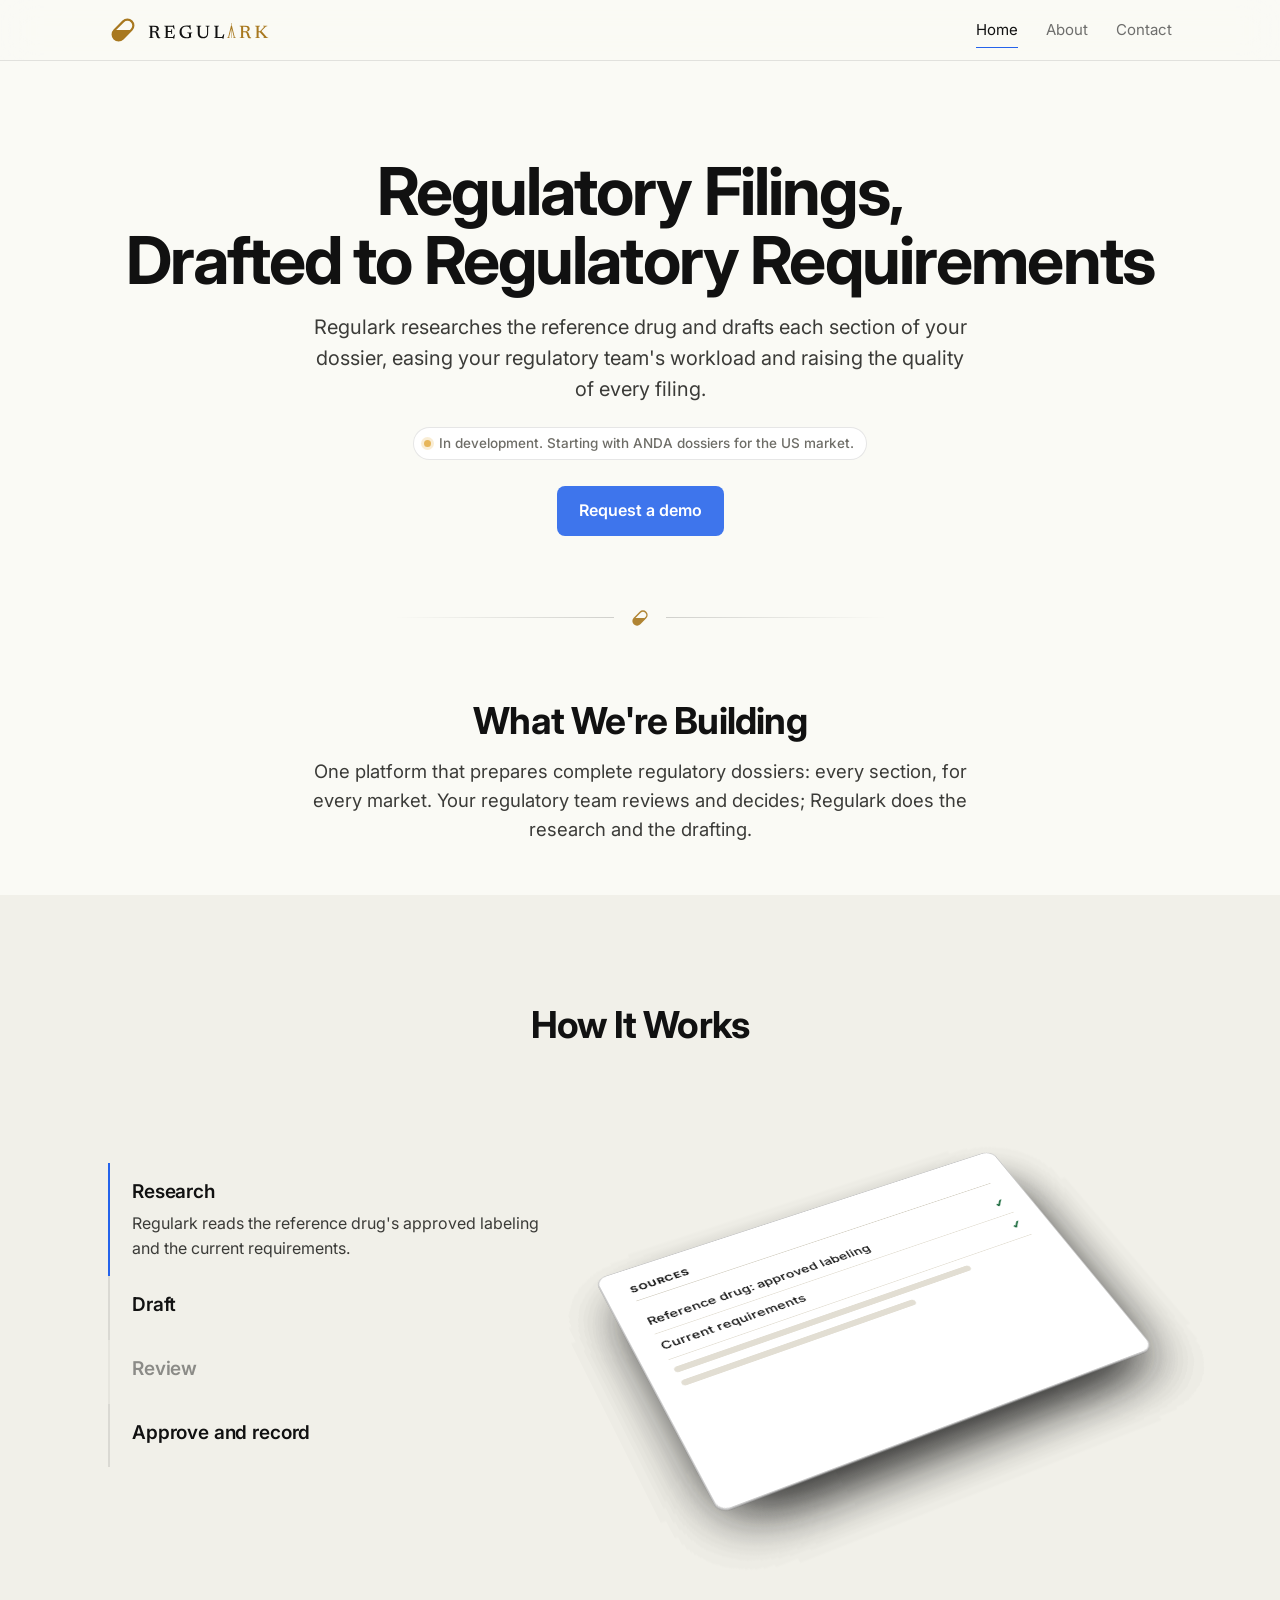
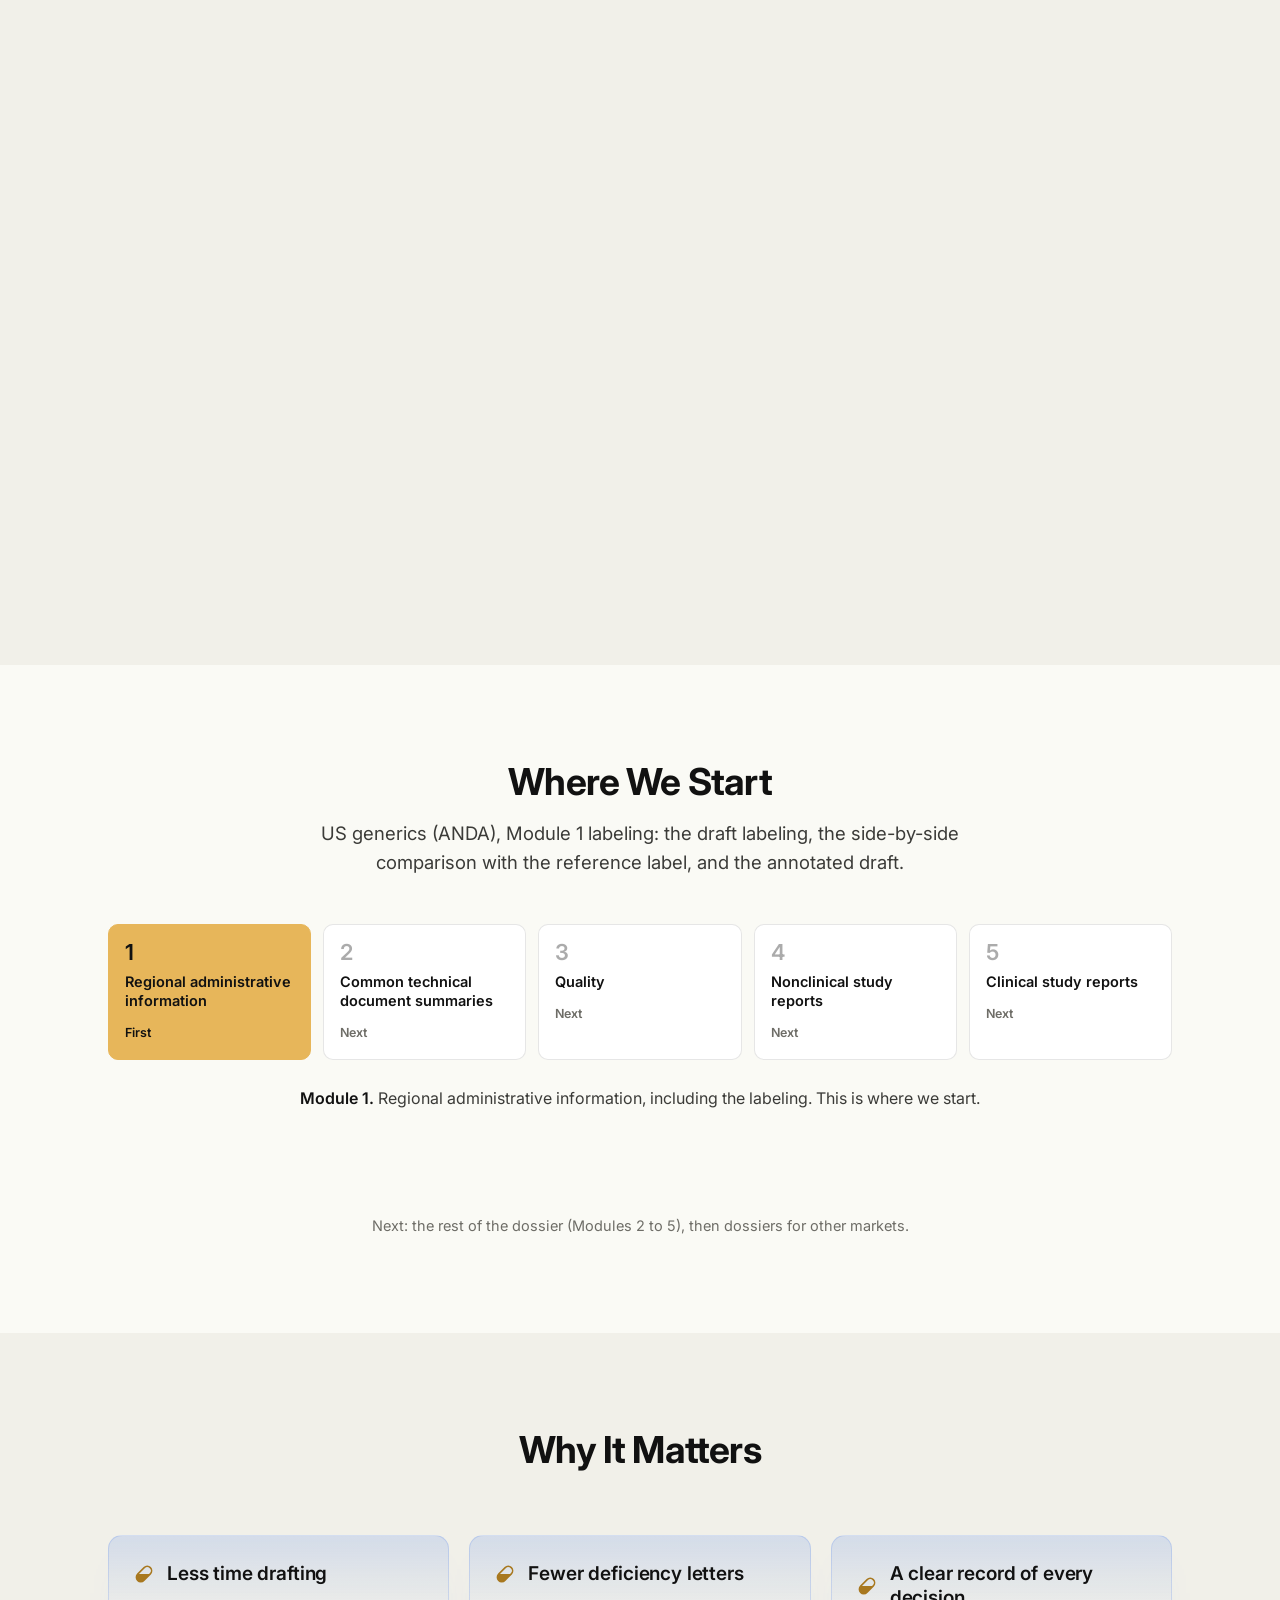
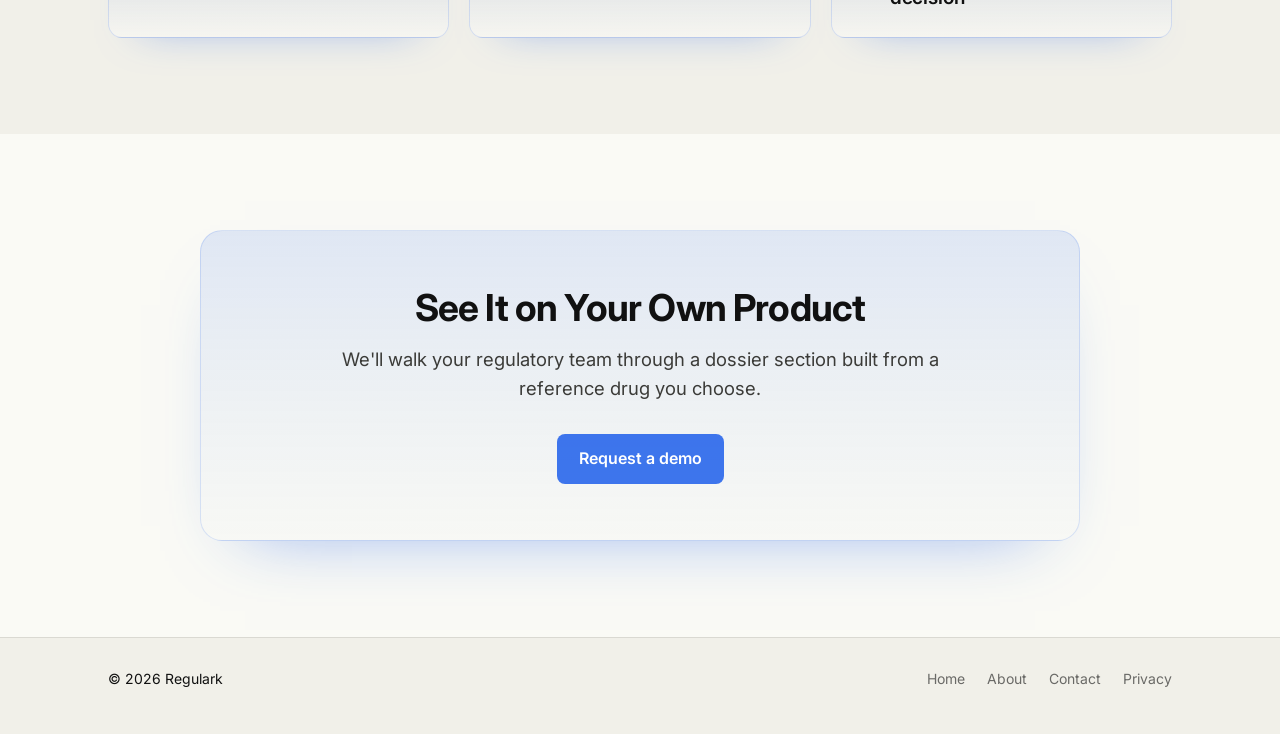
==== index.html @ 2cd1dfef "Add files via upload New copy + blue boxes" ====
<!doctype html>
<html lang="en">
<head>
<meta charset="utf-8">
<meta name="viewport" content="width=device-width, initial-scale=1">
<title>Regulark | Regulatory filings, drafted to regulatory requirements</title>
<meta name="description" content="Regulark researches the reference drug and drafts each section of your regulatory dossier. In development, starting with ANDA dossiers for the US market.">
<meta name="theme-color" content="#FAFAF5">
<link rel="canonical" href="https://regulark.com/">
<link rel="icon" href="/favicon.ico?v=7" sizes="48x48">
<link rel="icon" href="/icon7.svg?v=7" type="image/svg+xml">
<link rel="apple-touch-icon" href="/apple-touch-icon.png?v=7">
<link rel="preload" href="fonts/inter-var.woff2" as="font" type="font/woff2" crossorigin>
<link rel="stylesheet" href="styles.css?v=10">
<script>document.documentElement.classList.add('js')</script>
</head>
<body>
<header class="nav"><div class="wrap">
  <a class="brand" href="index.html" aria-label="Regulark home"><svg class="mark" viewBox="0 0 48 48" aria-hidden="true"><clipPath id="rkm"><rect x="0" y="24" width="48" height="24"/></clipPath><g transform="scale(1)" fill="#A8781F"><rect transform="rotate(-45 24 24)" x="4.5" y="14.5" width="39" height="19" rx="9.5" fill="none" stroke="#A8781F" stroke-width="3.5"/><g clip-path="url(#rkm)"><rect transform="rotate(-45 24 24)" x="4.5" y="14.5" width="39" height="19" rx="9.5"/></g></g></svg><svg class="wordmark" viewBox="0 -11.5 549.8 77.5" aria-hidden="true"><path fill="#111111" d="M28.518 31.046Q33.558 31.046 36.771 28.4Q39.984 25.753999999999998 39.984 20.546Q39.984 17.186 38.556 14.854999999999997Q37.128 12.523999999999994 33.852000000000004 11.305999999999994Q30.576 10.087999999999994 25.032 10.087999999999994H12.39L13.062000000000001 5.215999999999994H29.694000000000003Q36.792 5.215999999999994 41.097 7.1059999999999945Q45.402 8.995999999999995 47.376000000000005 12.229999999999997Q49.35 15.463999999999999 49.35 19.454Q49.35 23.233999999999995 47.712 26.194999999999997Q46.074000000000005 29.156 42.819 31.087999999999997Q39.564 33.019999999999996 34.734 33.69199999999999V33.397999999999996Q38.052 33.608 40.047 34.532Q42.042 35.456 43.30200000000001 37.367000000000004Q44.562000000000005 39.278 45.57 42.428L49.056000000000004 53.012Q49.980000000000004 55.742 50.862 57.001999999999995Q51.744 58.262 52.941 58.577Q54.138000000000005 58.892 55.986000000000004 58.892V62.042Q51.45 62.336 48.636 62.230999999999995Q45.822 62.126 44.163000000000004 61.328Q42.504000000000005 60.53 41.559000000000005 58.913Q40.614000000000004 57.296 39.816 54.566L36.54 44.108000000000004Q35.532000000000004 40.873999999999995 34.587 39.068Q33.642 37.262 32.172000000000004 36.527Q30.702 35.792 28.14 35.792H12.978000000000002L12.264000000000001 31.046ZM19.446 5.215999999999994V57.59L26.124000000000002 59.816V62.0H3.528V59.816L10.248000000000001 57.59V9.625999999999998L3.528 7.399999999999999V5.215999999999994Z M109.87200000000001 21.302V32.263999999999996V43.184H106.05000000000001L105.168 34.616H84.882V29.827999999999996H105.168L106.05000000000001 21.302ZM121.21200000000002 21.302 118.39800000000001 21.637999999999998 111.38400000000001 8.323999999999998 114.28200000000001 10.046H84.882V5.215999999999994H112.602L117.26400000000001 2.779999999999994H118.77600000000001ZM112.09800000000001 58.976 120.162 44.948 122.72400000000002 45.367999999999995 119.53200000000001 64.772H117.852L113.232 62.0H84.882V57.17H114.45000000000002ZM74.17200000000001 62.0V59.816L80.89200000000001 57.59V9.625999999999998L74.17200000000001 7.399999999999999V5.215999999999994H90.09V62.0Z M196.14000000000001 54.23 197.82000000000002 57.548V58.43Q194.83800000000002 59.816 191.28900000000002 60.824Q187.74 61.832 183.834 62.378Q179.92800000000003 62.924 175.854 62.924Q168.46200000000002 62.924 162.519 60.992000000000004Q156.57600000000002 59.06 152.37600000000003 55.343Q148.17600000000002 51.626 145.95000000000002 46.271Q143.72400000000002 40.916 143.72400000000002 34.111999999999995Q143.76600000000002 25.04 147.693 18.319999999999997Q151.62 11.599999999999994 159.054 7.945999999999994Q166.488 4.2919999999999945 176.988 4.2919999999999945Q180.18 4.2919999999999945 183.05700000000002 4.690999999999995Q185.93400000000003 5.089999999999996 189.37800000000001 5.971999999999994L186.354 6.475999999999999L191.562 2.485999999999997H193.28400000000002L195.46800000000002 22.687999999999995L192.52800000000002 23.065999999999995L185.30400000000003 9.331999999999994L189.46200000000002 13.573999999999998Q186.10200000000003 11.305999999999997 182.805 10.255999999999997Q179.508 9.205999999999996 175.35000000000002 9.205999999999996Q169.89000000000001 9.205999999999996 165.774 10.654999999999998Q161.65800000000002 12.104 158.907 14.938999999999997Q156.156 17.773999999999994 154.77 21.868999999999996Q153.38400000000001 25.964 153.38400000000001 31.255999999999997Q153.342 39.992 156.282 45.977000000000004Q159.222 51.962 164.409 55.007000000000005Q169.596 58.052 176.31600000000003 58.052Q179.04600000000002 58.052 181.692 57.59Q184.33800000000002 57.128 186.60600000000002 56.204Q188.87400000000002 55.28 190.34400000000002 53.978L186.942 59.858V40.873999999999995L179.214 38.48V36.296H201.72600000000003V38.48L196.14000000000001 40.706Z M269.178 40.748V9.625999999999998L262.332 7.399999999999999V5.215999999999994H280.85400000000004V7.399999999999999L274.134 9.625999999999998V40.16Q274.134 47.51 271.446 52.592Q268.75800000000004 57.674 263.634 60.299Q258.51 62.924 251.11800000000002 62.924Q243.264 62.924 237.846 60.299Q232.42800000000003 57.674 229.656 52.424Q226.88400000000001 47.174 226.88400000000001 39.32V9.625999999999998L220.16400000000002 7.399999999999999V5.215999999999994H242.76000000000002V7.399999999999999L236.04000000000002 9.625999999999998V39.488Q236.04000000000002 45.158 237.88800000000003 48.917Q239.73600000000002 52.676 243.43200000000002 54.524Q247.12800000000001 56.372 252.63000000000002 56.372Q258.00600000000003 56.372 261.68100000000004 54.587Q265.356 52.802 267.267 49.316Q269.178 45.83 269.178 40.748Z M344.19 64.856H342.3L337.512 62.0H311.598L311.64 57.128H341.418L336.336 58.934L345.156 43.688L347.844 44.108000000000004ZM316.80600000000004 9.625999999999998V62.0H300.88800000000003V59.816L307.608 57.59V9.625999999999998L300.88800000000003 7.399999999999999V5.215999999999994H323.526V7.399999999999999Z"/><path fill="#A8781F" d="M378.27 5.72H382.77L396.28 62.00H392.34L380.52 14.16L368.70 62.00H364.76Z M360.82 59.19h11.82v2.81h-11.82Z M388.40 59.19h11.82v2.81h-11.82Z M379.54 -6.66h1.97v68.66h-1.97Z M442.722 31.046Q447.762 31.046 450.975 28.4Q454.188 25.753999999999998 454.188 20.546Q454.188 17.186 452.76 14.854999999999997Q451.332 12.523999999999994 448.05600000000004 11.305999999999994Q444.78000000000003 10.087999999999994 439.236 10.087999999999994H426.594L427.266 5.215999999999994H443.898Q450.996 5.215999999999994 455.301 7.1059999999999945Q459.606 8.995999999999995 461.58000000000004 12.229999999999997Q463.55400000000003 15.463999999999999 463.55400000000003 19.454Q463.55400000000003 23.233999999999995 461.91600000000005 26.194999999999997Q460.278 29.156 457.023 31.087999999999997Q453.76800000000003 33.019999999999996 448.938 33.69199999999999V33.397999999999996Q452.25600000000003 33.608 454.251 34.532Q456.246 35.456 457.506 37.367000000000004Q458.766 39.278 459.774 42.428L463.26 53.012Q464.184 55.742 465.06600000000003 57.001999999999995Q465.948 58.262 467.145 58.577Q468.342 58.892 470.19 58.892V62.042Q465.654 62.336 462.84000000000003 62.230999999999995Q460.026 62.126 458.367 61.328Q456.708 60.53 455.76300000000003 58.913Q454.818 57.296 454.02 54.566L450.744 44.108000000000004Q449.736 40.873999999999995 448.791 39.068Q447.846 37.262 446.376 36.527Q444.906 35.792 442.344 35.792H427.182L426.468 31.046ZM433.65000000000003 5.215999999999994V57.59L440.32800000000003 59.816V62.0H417.732V59.816L424.452 57.59V9.625999999999998L417.732 7.399999999999999V5.215999999999994Z M542.01 57.506 548.352 59.816V62.0H525.294V60.068L530.418 57.968L510.00600000000003 35.036H501.144V30.247999999999998H510.762L531.006 9.373999999999995L524.4540000000001 7.399999999999999V5.215999999999994H543.8580000000001V7.399999999999999L537.432 9.541999999999994L514.1220000000001 32.599999999999994L516.096 28.735999999999997ZM504.29400000000004 9.625999999999998V57.59L510.93 59.816V62.0H488.37600000000003V59.816L495.096 57.59V9.625999999999998L488.37600000000003 7.399999999999999V5.215999999999994H511.014V7.399999999999999Z"/></svg></a>
  <nav class="links" aria-label="Main">
    <a href="index.html" aria-current="page">Home</a><a href="about.html">About</a><a href="contact.html">Contact</a>
  </nav>
</div></header>
<main>
<section class="hero center"><div class="wrap" data-g>
  <h1 class="h-xl" data-r>Regulatory Filings,<br>Drafted to Regulatory Requirements</h1>
  <p class="sub" data-r>Regulark researches the reference drug and drafts each section of your dossier, easing your regulatory team's workload and raising the quality of every filing.</p>
  <p class="status" data-r><i></i>In development. Starting with ANDA dossiers for the US market.</p>
  <div class="ctas" data-r><a class="btn" href="contact.html">Request a demo</a></div>
</div></section>

<div class="divider" aria-hidden="true"><span></span><svg viewBox="0 0 48 48" aria-hidden="true"><clipPath id="rkv"><rect x="0" y="24" width="48" height="24"/></clipPath><rect transform="rotate(-45 24 24)" x="4.5" y="14.5" width="39" height="19" rx="9.5" fill="none" stroke="#A8781F" stroke-width="3.5"/><g clip-path="url(#rkv)"><rect transform="rotate(-45 24 24)" x="4.5" y="14.5" width="39" height="19" rx="9.5" fill="#A8781F"/></g></svg><span></span></div>

<section class="sec" id="building"><div class="wrap center" data-g>
  <h2 class="h-l" data-r>What We're Building</h2>
  <p class="sub" data-r>One platform that prepares complete regulatory dossiers: every section, for every market. Your regulatory team reviews and decides; Regulark does the research and the drafting.</p>
</div></section>

<section class="sec tight alt"><div class="wrap center" data-g>
  <h2 class="h-l" data-r>How It Works</h2>
</div></section>

<section class="explode alt" id="how" aria-label="How Regulark drafts a dossier section">
  <div class="pin">
    <ol class="steps3d">
      <li class="on"><h3>Research</h3><p>Regulark reads the reference drug's approved labeling and the current requirements.</p></li>
      <li><h3>Draft</h3><p>It drafts each section of your dossier.</p></li>
      <li><h3>Review</h3><p>Every change is shown side by side with the reference and explained.</p></li>
      <li><h3>Approve and record</h3><p>A named person on your team approves each change, and every decision is kept on record.</p></li>
    </ol>
    <p class="stepcap" aria-live="polite"></p>
    <div class="stage" aria-hidden="true">
      <div class="stack">
        <div class="layer l1"><span class="tag">1. Research</span><div class="hd">SOURCES</div><ul><li>Reference drug: approved labeling<span>&#10003;</span></li><li>Current requirements<span>&#10003;</span></li></ul><div class="ln" style="width:80%"></div><div class="ln" style="width:62%"></div></div>
        <div class="layer l2"><span class="tag">2. Draft</span><div class="hd">DRAFT LABELING &middot; EXAMPLE, NOT A REAL DRUG</div>[Generic name] tablets is indicated for the treatment of hypertension, to lower blood pressure.<div class="ln" style="width:90%"></div><div class="ln" style="width:72%"></div><div class="ln" style="width:84%"></div></div>
        <div class="layer l3"><span class="tag">3. Review</span><div class="hd">SIDE-BY-SIDE COMPARISON &middot; EXAMPLE</div><span class="del">[Reference brand]</span> <span class="ins">[Generic name] tablets</span><sup>1</sup> is indicated for:<div style="margin-top:8px"><span class="del">1.2 Heart failure</span><sup>2</sup></div><div class="ln" style="width:70%"></div></div>
        <div class="layer l4"><span class="tag">4. Approve</span><div class="hd">AUDIT RECORD</div><table><tr><td>41</td><td>Name replaced &#10003;</td><td class="h">7b0d&hellip;31c8</td></tr><tr><td>42</td><td>1.2 removed &#10003;</td><td class="h">4f1c&hellip;9a2e</td></tr><tr><td>43</td><td>Section signed off</td><td class="h">a90e&hellip;5d17</td></tr></table></div>
      </div>
    </div>
  </div>
</section>

<section class="sec"><div class="wrap">
  <div class="center" data-g>
    <h2 class="h-l" data-r>Where We Start</h2>
    <p class="sub" data-r>US generics (ANDA), Module 1 labeling: the draft labeling, the side-by-side comparison with the reference label, and the annotated draft.</p>
  </div>
  <div class="mods" role="group" aria-label="The five modules of an ANDA" data-g>
    <button class="mod on" type="button" aria-pressed="true" data-i="0" data-r><span class="m">1</span><span class="mt">Regional administrative information</span><span class="st">First</span><span class="md"><span>Regional administrative information, including the labeling. This is where we start.</span></span></button>
    <button class="mod" type="button" aria-pressed="false" data-i="1" data-r><span class="m">2</span><span class="mt">Common technical document summaries</span><span class="st">Next</span><span class="md"><span>Summaries of the information in Modules 3 to 5, written to a fixed structure.</span></span></button>
    <button class="mod" type="button" aria-pressed="false" data-i="2" data-r><span class="m">3</span><span class="mt">Quality</span><span class="st">Next</span><span class="md"><span>The drug substance, the finished product, and how they are made and tested.</span></span></button>
    <button class="mod" type="button" aria-pressed="false" data-i="3" data-r><span class="m">4</span><span class="mt">Nonclinical study reports</span><span class="st">Next</span><span class="md"><span>Nonclinical study reports, where a dossier needs them.</span></span></button>
    <button class="mod" type="button" aria-pressed="false" data-i="4" data-r><span class="m">5</span><span class="mt">Clinical study reports</span><span class="st">Next</span><span class="md"><span>For a generic, mainly the bioequivalence studies showing it matches the reference drug.</span></span></button>
  </div>
  <div class="moddesc" aria-live="polite">
    <p data-i="0" class="on"><b>Module 1.</b> Regional administrative information, including the labeling. This is where we start.</p>
    <p data-i="1"><b>Module 2.</b> Summaries of the information in Modules 3 to 5, written to a fixed structure.</p>
    <p data-i="2"><b>Module 3.</b> Quality: the drug substance, the finished product, and how they are made and tested.</p>
    <p data-i="3"><b>Module 4.</b> Nonclinical study reports, where a dossier needs them.</p>
    <p data-i="4"><b>Module 5.</b> Clinical study reports. For a generic, mainly the bioequivalence studies showing it matches the reference drug.</p>
  </div>
  <p class="fine" data-r>Next: the rest of the dossier (Modules 2 to 5), then dossiers for other markets.</p>
</div></section>

<section class="sec alt"><div class="wrap">
  <div class="center" data-r><h2 class="h-l">Why It Matters</h2></div>
  <div class="cols cards matters" data-g>
    <div data-r><h3>Less time drafting</h3></div>
    <div data-r><h3>Fewer deficiency letters</h3></div>
    <div data-r><h3>A clear record of every decision</h3></div>
  </div>
</div></section>

<section class="sec"><div class="wrap"><div class="cta-box center" data-g>
  <h2 class="h-l" data-r>See It on Your Own Product</h2>
  <p class="sub" data-r>We'll walk your regulatory team through a dossier section built from a reference drug you choose.</p>
  <div class="ctas" data-r><a class="btn" href="contact.html">Request a demo</a></div>
</div></div></section>
</main>
<footer><div class="wrap">
  <span>&copy; 2026 Regulark</span>
  <nav aria-label="Footer"><a href="index.html">Home</a><a href="about.html">About</a><a href="contact.html">Contact</a><a href="privacy.html">Privacy</a></nav>
</div></footer>
<script src="main.js?v=6"></script>
</body>
</html>
---- styles.css ----
/* Regulark website v4 (13 Oct 2026). One clean stylesheet. */
@font-face{font-family:"Inter Var";src:url(fonts/inter-var.woff2) format("woff2");font-weight:100 900;font-display:swap}
@font-face{font-family:"Plex Serif";src:url(fonts/ibm-plex-serif-latin-400-normal.woff2) format("woff2");font-weight:400;font-display:swap}

:root{
  color-scheme:light;
  --bg:#FAFAF5; --alt:#F1F0E9; --card:#FFFFFF;
  --ink:#111111; --text:#3B3B38; --meta:#6E6D67; --hair:rgba(17,17,17,.10); --hair-2:#ECEAE3;
  --blue:#2563EB; --blue-soft:rgba(37,99,235,.88); --gold:#E7B65A; --brass:#A8781F;
  --del:#B4232A; --ins:#1F4FB8; --ok:#1D6B3F; --ok-bg:#E3F1E8; --wait:#8A5A00; --wait-bg:#FBF0D9;
  --sans:"Inter Var",-apple-system,BlinkMacSystemFont,"Segoe UI",Roboto,Helvetica,Arial,sans-serif;
  --serif:"Plex Serif",Georgia,"Times New Roman",serif;
  --mono:ui-monospace,"SF Mono",Menlo,Consolas,monospace;
  --ease:cubic-bezier(.2,.7,.2,1);
}
*{box-sizing:border-box}
html{-webkit-text-size-adjust:100%;scroll-behavior:smooth}
body{margin:0;background:var(--bg);color:var(--ink);font:400 17px/1.6 var(--sans);-webkit-font-smoothing:antialiased;display:flex;flex-direction:column;min-height:100vh;min-height:100svh}
main{flex:1 0 auto;overflow-x:clip}
a{color:inherit}
:focus-visible{outline:2px solid var(--blue);outline-offset:3px;border-radius:4px}
.wrap{max-width:1120px;margin:0 auto;padding:0 28px}
@media (max-width:640px){.wrap{padding:0 18px}}

/* nav */
.nav{position:sticky;top:0;z-index:50;background:rgba(250,250,245,.86);backdrop-filter:saturate(160%) blur(18px);-webkit-backdrop-filter:saturate(160%) blur(18px);border-bottom:1px solid var(--hair)}
.nav .wrap{display:flex;align-items:center;justify-content:space-between;height:60px}
.brand{display:flex;align-items:center;gap:10px;text-decoration:none}
.brand .mark{width:30px;height:30px;display:block}
.brand .wordmark{height:17px;width:auto;display:block;transition:opacity .25s}
.brand:hover .wordmark{opacity:.8}
.links{display:flex;gap:28px;font-size:15px}
.links a{text-decoration:none;color:var(--ink);opacity:.6;position:relative;padding:4px 0;transition:opacity .2s}
.links a::after{content:"";position:absolute;left:0;right:0;bottom:-2px;height:1.5px;background:var(--blue);transform:scaleX(0);transform-origin:left;transition:transform .35s var(--ease)}
.links a:hover,.links a[aria-current="page"]{opacity:1}
.links a:hover::after,.links a[aria-current="page"]::after{transform:scaleX(1)}

/* type */
h1,h2,h3{margin:0;color:var(--ink);font-family:var(--sans);font-variant-ligatures:no-common-ligatures}
.h-xl{font-weight:700;font-size:clamp(38px,5.4vw,66px);line-height:1.05;letter-spacing:-.028em}
.h-xl.pt{font-size:clamp(32px,4.2vw,50px)}
.h-l{font-weight:700;font-size:clamp(27px,2.9vw,38px);line-height:1.12;letter-spacing:-.022em}
h3{font-weight:600;font-size:18px;line-height:1.35;letter-spacing:-.008em}
.sub{font-weight:400;font-size:clamp(17px,1.45vw,19px);line-height:1.55;color:var(--text);margin:16px 0 0;max-width:660px}
.hero .sub{font-size:clamp(17px,1.6vw,20px)}
.center{text-align:center}.center .sub{margin-left:auto;margin-right:auto}
p{color:var(--text)}

/* buttons */
.ctas{display:flex;gap:24px;align-items:center;flex-wrap:wrap;margin-top:32px}
.center .ctas{justify-content:center}
.btn{display:inline-block;background:var(--blue-soft);color:#fff;text-decoration:none;font-weight:600;font-size:16px;padding:12px 22px;border-radius:8px;transition:transform .3s var(--ease),box-shadow .3s var(--ease),background .2s}
.btn:hover{background:var(--blue);transform:translateY(-1px);box-shadow:0 10px 24px -12px rgba(37,99,235,.6)}
.more{color:var(--blue);text-decoration:none;font-weight:500;font-size:16px;display:inline-flex;gap:6px;align-items:center}
.more span{display:inline-block;transition:transform .3s var(--ease)}
.more:hover span{transform:translateX(4px)}

/* sections */
.sec{padding:96px 0}
.sec.tight{padding:64px 0 0;position:relative;z-index:1}
.alt{background:var(--alt)}
@media (max-width:640px){.sec{padding:60px 0}.sec.tight{padding:44px 0 20px}}

/* hero */
.hero{padding:96px 0 72px;overflow:hidden}
.status{display:inline-flex;align-items:center;gap:8px;font-size:13.5px;font-weight:500;color:var(--meta);background:#fff;border:1px solid var(--hair);border-radius:999px;padding:5px 12px 5px 10px;margin:0 0 22px}
.status i{width:7px;height:7px;border-radius:50%;background:var(--gold);box-shadow:0 0 0 3px rgba(231,182,90,.25)}
@media (max-width:640px){.hero{padding:48px 0 24px}}

/* hero product window: an annotated comparison being reviewed */
.demo{position:relative;max-width:1060px;margin:56px auto 0;text-align:left;background:var(--card);border:1px solid var(--hair);border-radius:14px;box-shadow:0 1px 2px rgba(17,17,17,.04),0 40px 90px -40px rgba(17,17,17,.30);overflow:hidden}
.demo::before{content:"";position:absolute;inset:-1px;border-radius:14px;pointer-events:none;box-shadow:inset 0 1px 0 rgba(255,255,255,.8)}
.dbar{display:flex;align-items:center;gap:12px;padding:12px 18px;border-bottom:1px solid var(--hair-2);font-size:13px;color:var(--meta);background:#FCFCF9}
.dbar svg{width:18px;height:18px;flex:none}
.dbar b{color:var(--ink);font-weight:600}
.dbar .sep{opacity:.5}
.state{margin-left:auto;display:inline-flex;align-items:center;gap:6px;font:600 12px/1 var(--sans);padding:6px 10px;border-radius:999px;background:var(--wait-bg);color:var(--wait);transition:background .4s,color .4s;white-space:nowrap}
.state::before{content:"";width:6px;height:6px;border-radius:50%;background:currentColor}
.demo.s5 .state{background:var(--ok-bg);color:var(--ok)}
.dgrid{display:grid;grid-template-columns:minmax(0,1fr) minmax(0,1fr) 290px}
.dcol{padding:18px 22px 22px}
.dcol+.dcol{border-left:1px solid var(--hair-2)}
.dh{font:600 11px/1.3 var(--sans);letter-spacing:.07em;text-transform:uppercase;color:#8A8983;margin-bottom:14px}
.dsec{font:600 12px/1.3 var(--sans);letter-spacing:.04em;color:var(--ink);margin:0 0 8px}
.dsec+.dtext{margin-top:0}
.dtext{font:400 14.5px/1.7 var(--serif);color:#1C1C1A;margin:0 0 14px}
.dtext>span{display:block}
.del{background:linear-gradient(var(--del),var(--del)) no-repeat 0 58%/0% 1.5px;transition:background-size .7s var(--ease),color .4s}
.ins{color:var(--ins);background:rgba(37,99,235,0);border-radius:3px;transition:background .6s,opacity .5s;opacity:0}
.mk{display:inline-flex;align-items:center;justify-content:center;width:16px;height:16px;border-radius:50%;background:var(--ins);color:#fff;font:600 10px/1 var(--sans);vertical-align:3px;margin-left:3px;opacity:0;transform:scale(.4);transition:opacity .35s,transform .45s var(--ease)}
.on .del{background-size:100% 1.5px;color:var(--del)}
.on .ins{opacity:1;background:rgba(37,99,235,.09)}
.on .mk{opacity:1;transform:none}
.dnote{display:grid;grid-template-columns:20px minmax(0,1fr);gap:10px;margin-bottom:16px;opacity:0;transform:translateX(10px);transition:opacity .5s,transform .6s var(--ease)}
.dnote.on{opacity:1;transform:none}
.dnote .mk{opacity:1;transform:none;margin:2px 0 0;width:18px;height:18px}
.dnote p{margin:0;font-size:13.5px;line-height:1.5;color:#2A2A28}
.dnote small{display:block;margin-top:3px;font-size:12px;color:var(--meta)}
.drec{display:flex;justify-content:space-between;gap:16px;padding:11px 18px;border-top:1px solid var(--hair-2);font-size:12.5px;color:var(--meta);background:#FCFCF9}
.drec .r{opacity:0;transition:opacity .6s}
.demo.s5 .drec .r{opacity:1}
.drec code{font-family:var(--mono);font-size:12px;color:var(--ins)}
@media (max-width:860px){
  .dgrid{grid-template-columns:minmax(0,1fr)}
  .dcol.rld{display:none}
  .dcol+.dcol{border-left:0;border-top:1px solid var(--hair-2)}
  .dbar .crumb{display:none}
  .dtext{font-size:14px}
  .drec{flex-direction:column;gap:2px}
}

/* problem */
.facts{display:grid;grid-template-columns:repeat(3,1fr);gap:48px;margin-top:56px}
.big{font-weight:600;font-size:clamp(36px,3.6vw,46px);line-height:1;letter-spacing:-.03em;color:var(--ink);margin:0 0 12px}
.fact h3{font-size:17px}
.fact p,.cols p,.trust p{margin:8px 0 0;font-size:16px;line-height:1.6;color:var(--text)}
.quote{max-width:780px;margin:64px auto 0;padding:30px 36px 24px;background:var(--card);border:1px solid var(--hair);border-radius:14px;box-shadow:0 24px 60px -40px rgba(17,17,17,.25);text-align:center}
.quote q{display:block;font:400 clamp(18px,1.9vw,22px)/1.55 var(--serif);color:var(--ink);quotes:"\201C" "\201D"}
.quote cite{display:block;margin-top:14px;font:500 12.5px/1 var(--sans);font-style:normal;letter-spacing:.02em;color:var(--meta)}
.cols{display:grid;grid-template-columns:repeat(3,1fr);gap:48px;margin-top:64px}
@media (max-width:860px){.facts,.cols{grid-template-columns:1fr;gap:32px;margin-top:40px}.quote{margin-top:44px;padding:24px 20px 20px}}

/* exploded view */
.explode{position:relative;height:330vh;margin-top:-90px}
.explode .pin{position:sticky;top:60px;height:calc(100vh - 60px);height:calc(100svh - 60px);display:grid;grid-template-columns:minmax(0,5fr) minmax(0,7fr);align-items:center;gap:24px;max-width:1120px;margin:0 auto;padding:0 28px}
.steps3d{list-style:none;margin:0;padding:0}
.steps3d li{padding:16px 0 16px 22px;border-left:2px solid var(--hair);opacity:.45;cursor:pointer;transition:opacity .4s,border-color .4s}
.steps3d li h3{font-size:19px}
.steps3d li p{margin:6px 0 0;font-size:16px;line-height:1.55;max-height:0;opacity:0;overflow:hidden;transition:max-height .5s var(--ease),opacity .4s}
.steps3d li.on{opacity:1;border-color:var(--blue)}
.steps3d li.on p{max-height:120px;opacity:1}
.steps3d li:hover{opacity:1}
.stage{perspective:1700px;height:540px;display:flex;align-items:center;justify-content:center}
.stack{position:relative;width:460px;height:330px;transform-style:preserve-3d;transform:rotateX(44deg) rotateZ(-26deg)}
.layer{position:absolute;inset:0;border-radius:12px;background:#fff;color:var(--ink);padding:24px 26px;font:400 15px/1.6 var(--serif);border:1px solid rgba(17,17,17,.22);box-shadow:0 30px 60px -22px rgba(17,17,17,.45);transition:opacity .35s,border-color .35s,box-shadow .35s}
.layer.cur{border-color:var(--blue);box-shadow:0 0 0 2px rgba(37,99,235,.25),0 34px 70px -22px rgba(17,17,17,.5)}
.layer .tag{position:absolute;top:-34px;left:0;font:600 15px/1 var(--sans);color:var(--blue);opacity:var(--s,1)}
.layer .hd{font:700 12px/1 var(--sans);letter-spacing:.07em;color:var(--ink);border-bottom:1.5px solid #D9D5CA;padding-bottom:10px;margin-bottom:14px}
.layer ul{margin:0;padding:0;list-style:none;font:500 14.5px/1.4 var(--sans)}
.layer ul li{padding:8px 0;border-bottom:1px solid #E6E2D8;display:flex;justify-content:space-between;gap:8px}
.layer ul li span{color:var(--ok);font-weight:700}
.layer .ln{height:8px;border-radius:4px;background:#E2DED3;margin:11px 0}
.layer .del{background:none;color:var(--del);text-decoration:line-through;text-decoration-thickness:1.5px}
.layer .ins{opacity:1;background:none;color:var(--ins);border-bottom:1.5px solid var(--ins);border-radius:0}
.layer sup{font:700 11px/1 var(--sans);color:var(--ins)}
.layer table{width:100%;border-collapse:collapse;font:500 14px/1.4 var(--sans)}
.layer td{padding:8px 4px;border-bottom:1px solid #E6E2D8}
.layer td.h{font-family:var(--mono);font-size:12.5px;color:var(--ins)}
.layer.l4{background:#F7F6F0}
.stepcap{display:none}
@media (max-width:900px){
  .explode{height:300vh}
  .explode .pin{grid-template-columns:1fr;grid-template-rows:auto auto;align-content:start;gap:0;padding:12px 18px 0}
  .stage{height:320px;order:-1;margin-top:28px}
  .stack{width:270px;height:200px}
  .layer{padding:14px 15px;font-size:9.5px}
  .layer .tag{font-size:12px;top:-22px}
  .layer .hd{font-size:8.5px;padding-bottom:6px;margin-bottom:8px}
  .layer ul{font-size:9.5px}.layer ul li{padding:4px 0}
  .layer table{font-size:9.5px}.layer td{padding:4px 2px}.layer td.h{font-size:8.5px}
  .layer .ln{height:5px;margin:6px 0}
  .steps3d{display:grid;grid-template-columns:repeat(4,auto);justify-content:space-between;gap:6px;border-top:1px solid var(--hair);padding-top:10px}
  .steps3d li{padding:8px 0 6px;border-left:0;border-bottom:2px solid transparent;text-align:center}
  .steps3d li.on{border-color:var(--blue)}
  .steps3d li h3{font-size:14px;white-space:nowrap}
  .steps3d li p{display:none}
  .stepcap{display:block;min-height:96px;margin:14px 0 0;font-size:16px;line-height:1.55;color:var(--text)}
}
@media (max-width:380px){.steps3d li h3{font-size:13px}}

/* modules */
.mods{display:grid;grid-template-columns:repeat(5,1fr);gap:12px;margin-top:48px}
.mod{all:unset;box-sizing:border-box;cursor:pointer;display:flex;flex-direction:column;border-radius:10px;padding:16px;background:var(--card);border:1px solid var(--hair);transition:transform .35s var(--ease),border-color .35s,background .35s}
.mod:hover{transform:translateY(-2px);border-color:rgba(168,120,31,.6)}
.mod:focus-visible{outline:2px solid var(--blue);outline-offset:3px}
.mod .m{font-weight:600;font-size:22px;line-height:1;color:var(--ink);opacity:.35}
.mod .mt{font-weight:600;font-size:14.5px;line-height:1.3;margin-top:10px;color:var(--ink)}
.mod .st{margin-top:12px;font-weight:600;font-size:12.5px;color:var(--meta)}
.mod.on{background:var(--gold);border-color:var(--gold)}
.mod.on .m,.mod.on .st{opacity:1;color:var(--ink)}
.moddesc{max-width:720px;margin:26px auto 0;text-align:center;min-height:84px}
.moddesc p{display:none;margin:0;font-size:16px;line-height:1.6}
.moddesc p.on{display:block;animation:fade .35s ease-out}
.moddesc b{color:var(--ink);font-weight:600}
@keyframes fade{from{opacity:0;transform:translateY(4px)}to{opacity:1;transform:none}}
@media (max-width:900px){.mods{grid-template-columns:repeat(2,1fr);margin-top:32px}.mods .mod:first-child{grid-column:span 2}}

/* the specialist line, set apart */
.callout{position:relative;width:fit-content;max-width:100%;margin:56px auto 0;text-wrap:balance;padding:24px 34px;border-radius:14px;text-align:center;font-size:clamp(17px,1.6vw,19px);font-weight:500;line-height:1.5;color:#0F1B3D;background:linear-gradient(135deg,#E9F0FF 0%,#F2EEFF 55%,#FBF3E2 100%);border:1px solid rgba(37,99,235,.16);box-shadow:0 18px 44px -28px rgba(37,99,235,.45)}
.callout b{font-weight:650;color:#1D4ED8}
@media (max-width:640px){.callout{margin-top:40px;padding:18px 20px}}

/* built for regulated work */
.trust{display:grid;grid-template-columns:repeat(3,1fr);gap:40px 48px;margin-top:56px}
.trust .t{display:grid;grid-template-columns:26px minmax(0,1fr);gap:12px}
.trust .ck{width:22px;height:22px;border-radius:50%;background:rgba(37,99,235,.10);display:flex;align-items:center;justify-content:center;margin-top:1px}
.trust .ck svg{width:12px;height:12px}
.trust p{margin-top:6px}
.fine{margin:44px 0 0;text-align:center;font-size:14.5px;color:var(--meta)}
@media (max-width:900px){.trust{grid-template-columns:1fr 1fr;gap:32px}}
@media (max-width:620px){.trust{grid-template-columns:1fr;margin-top:36px}}

/* contact */
.mailbig{display:inline-block;font-weight:600;font-size:clamp(20px,2.2vw,26px);letter-spacing:-.015em;color:var(--blue);text-decoration:none;margin-top:28px;padding-bottom:4px;background:linear-gradient(rgba(37,99,235,.35),rgba(37,99,235,.35)) no-repeat 0 100%/100% 1.5px;transition:background .3s;word-break:break-word}
.mailbig:hover{background-image:linear-gradient(var(--blue),var(--blue))}
dl.send{max-width:620px;margin:48px auto 0;padding:0;text-align:left;border-top:1px solid var(--hair)}
dl.send>div{display:grid;grid-template-columns:200px minmax(0,1fr);gap:24px;padding:18px 0;border-bottom:1px solid var(--hair)}
dl.send dt{font-weight:600;font-size:16px;color:var(--ink)}
dl.send dd{margin:0;font-size:16px;line-height:1.55;color:var(--text)}
@media (max-width:600px){dl.send>div{grid-template-columns:1fr;gap:4px}}

/* privacy */
.legal{max-width:760px;margin:0 auto;padding:96px 28px 40px}
.legal .shortv{font-weight:500;font-size:clamp(18px,1.8vw,21px);line-height:1.45;color:var(--ink);border-left:2px solid var(--blue);padding-left:20px;margin:32px 0 52px}
.clause{display:grid;grid-template-columns:44px minmax(0,1fr);padding:26px 0;border-top:1px solid var(--hair)}
.clause .n{font-weight:600;font-size:15px;color:var(--ink);opacity:.4;padding-top:2px}
.clause h2{font-size:18px;font-weight:600;margin-bottom:8px}
.clause p{margin:0 0 10px;font-size:16px;color:var(--text)}
.updated{font-size:14px;color:var(--meta);margin-top:30px}
@media (max-width:640px){.legal{padding:56px 18px 32px}}

/* footer */
footer{background:var(--alt);border-top:1px solid var(--hair);font-size:14px}
footer .wrap{display:flex;justify-content:space-between;gap:20px;flex-wrap:wrap;padding-top:30px;padding-bottom:44px}
footer nav{display:flex;gap:22px;flex-wrap:wrap}
footer a{text-decoration:none;opacity:.6;transition:opacity .2s}
footer a:hover{opacity:1}

/* phone */
@media (max-width:640px){
  .h-xl{font-size:clamp(34px,9vw,42px)}
  .h-xl.pt{font-size:clamp(30px,8vw,36px)}
  .h-l{font-size:clamp(25px,7vw,30px)}
  .demo{margin-top:40px}
}
@media (max-width:420px){
  .brand .mark{width:24px;height:24px}
  .brand .wordmark{height:14px}
  .brand{gap:8px}
  .links{gap:16px;font-size:14px}
}

/* reveal: one thing after another. Hidden only when JS is running. */
.js [data-r]{opacity:0;transform:translateY(18px);filter:blur(6px);transition:opacity .8s var(--ease),transform .9s var(--ease),filter .8s var(--ease);transition-delay:calc(var(--i,0) * 110ms)}
.js [data-r].in{opacity:1;transform:none;filter:none}
@media (prefers-reduced-motion:reduce){
  html{scroll-behavior:auto}
  .js [data-r]{opacity:1;transform:none;filter:none;transition:none}
  .del,.ins,.mk,.dnote,.drec .r,.state,.btn,.mod,.layer{transition:none}
}
/* hero demo: inserted text slides open */
.demo .ins{display:inline-block;max-width:0;overflow:hidden;white-space:nowrap;vertical-align:bottom;transition:max-width .9s var(--ease),background .6s,opacity .4s}
.demo .on .ins{max-width:12em}
.hero .fine{margin-top:18px;font-size:13px}
@media (min-width:901px){.explode{margin-top:-150px}}

/* divider between same-colour sections: hairline, brand mark, hairline */
.divider{display:flex;align-items:center;justify-content:center;gap:16px;max-width:1120px;margin:0 auto;padding:0 28px}
.divider span{flex:1;max-width:220px;height:1px;background:linear-gradient(90deg,transparent,rgba(17,17,17,.18))}
.divider span:last-child{background:linear-gradient(90deg,rgba(17,17,17,.18),transparent)}
.divider svg{width:20px;height:20px;flex:none;opacity:.9}
.hero+.divider+.sec{padding-top:72px}
/* soft cards (About) */
.cols.cards{gap:20px}
.cols.cards>div{background:linear-gradient(180deg,#FFFFFF,#FBFAF6);border:1px solid rgba(17,17,17,.08);border-radius:14px;padding:28px 26px;box-shadow:0 18px 40px -32px rgba(17,17,17,.35)}
.alt .cols.cards>div{background:linear-gradient(180deg,#FFFFFF,#F8F7F1)}
@media (max-width:640px){.hero+.divider+.sec{padding-top:48px}.cols.cards>div{padding:22px 20px}}
/* phone: 3D section fills the screen evenly, shorter scroll, no floating tags */
@media (max-width:900px){
  .explode{height:220vh;margin-top:-70px}
  .explode .pin{align-content:center;padding:0 18px}
  .stage{height:min(48svh,400px);margin-top:0}
  .stack{width:300px;height:222px}
  .layer{font-size:10.5px}
  .layer .tag{display:none}
  .stepcap{min-height:0;margin:14px 0 0}
}
@media (max-width:640px){
  .js [data-r]{transform:translateY(10px);filter:blur(3px);transition-duration:.55s,.6s,.55s;transition-delay:calc(var(--i,0) * 70ms)}
  .js [data-r].in{transform:none;filter:none}
}
/* stats in soft cards, phone only (Home) */
@media (max-width:860px){
  .facts{gap:14px}
  .facts .fact{background:linear-gradient(180deg,#FFFFFF,#FBFAF6);border:1px solid rgba(17,17,17,.08);border-radius:14px;padding:22px 20px;box-shadow:0 18px 40px -32px rgba(17,17,17,.35)}
  .facts .fact .big{color:#1D4ED8}
  .cols:not(.cards){gap:36px}
}
/* modules: accordion on phone (Weave-style), description opens inside the card */
.mod .md{display:none}
@media (max-width:900px){
  .mods{grid-template-columns:1fr;gap:0;margin-top:36px}
  .mods .mod:first-child{grid-column:auto}
  .mod{position:relative;display:grid;grid-template-columns:34px minmax(0,1fr);column-gap:10px;align-items:baseline;padding:18px 18px;border-radius:12px;border:1px solid rgba(17,17,17,.12);background:var(--card);transform:none!important}
  .mod+.mod{margin-top:22px}
  .mod+.mod::before{content:"";position:absolute;left:50%;top:-23px;width:1px;height:22px;background:rgba(17,17,17,.18)}
  .mod .m{grid-row:1;font-size:13px;font-weight:600;opacity:.55}
  .mod .m::before{content:"0"}
  .mod .mt{grid-column:2;margin:0;font-size:19px;font-weight:600;letter-spacing:-.012em;line-height:1.25}
  .mod .st{grid-column:2;margin-top:6px;font-size:12.5px}
  .mod .md{grid-column:2;display:grid;grid-template-rows:0fr;transition:grid-template-rows .45s var(--ease),margin .45s var(--ease)}
  .mod .md>span{overflow:hidden;font-size:15.5px;line-height:1.55;font-weight:400;color:var(--text)}
  .mod.on{background:linear-gradient(180deg,rgba(231,182,90,.34) 0%,rgba(231,182,90,.14) 60%,rgba(231,182,90,.05) 100%);border-color:rgba(168,120,31,.38)}
  .mod.on .m{opacity:.8;color:var(--brass)}
  .mod.on .st{color:var(--brass)}
  .mod.on .md{grid-template-rows:1fr;margin-top:10px}
  .moddesc{display:none}
}
/* hero small line sits under the subline */
.hero .status{margin:22px 0 0}
.hero .status+.ctas{margin-top:26px}
/* Why it matters: three short statements in cards */
.cols.matters>div{text-align:center;padding:30px 24px}
.cols.matters h3{font-size:20px;font-weight:600}
@media (max-width:640px){
  .hero .status{display:block;background:none;border:0;padding:0 8px;font-size:14px;line-height:1.5}
  .hero .status i{display:inline-block;vertical-align:1px;margin-right:6px}
}
/* Why It Matters: blue fade-away boxes, brass pill marks each point */
.sec .cols.cards.matters>div{background:linear-gradient(180deg,rgba(37,99,235,.14) 0%,rgba(37,99,235,.05) 55%,rgba(255,255,255,.35) 100%);border:1px solid rgba(37,99,235,.16);box-shadow:0 20px 44px -34px rgba(37,99,235,.55);text-align:left;padding:26px 24px}
.cols.matters h3{display:flex;align-items:center;gap:12px;font-size:19px;line-height:1.3}
.cols.matters h3::before{content:"";flex:none;width:22px;height:22px;background:url("data:image/svg+xml,%3Csvg xmlns='http://www.w3.org/2000/svg' viewBox='0 0 48 48'%3E%3CclipPath id='c'%3E%3Crect x='0' y='24' width='48' height='24'/%3E%3C/clipPath%3E%3Crect transform='rotate(-45 24 24)' x='4.5' y='14.5' width='39' height='19' rx='9.5' fill='none' stroke='%23A8781F' stroke-width='3.5'/%3E%3Cg clip-path='url(%23c)'%3E%3Crect transform='rotate(-45 24 24)' x='4.5' y='14.5' width='39' height='19' rx='9.5' fill='%23A8781F'/%3E%3C/g%3E%3C/svg%3E") center/contain no-repeat}
/* closing call to action in its own blue fade-away box */
.cta-box{max-width:880px;margin:0 auto;padding:56px 32px;border-radius:22px;background:linear-gradient(180deg,rgba(37,99,235,.12) 0%,rgba(37,99,235,.05) 60%,rgba(37,99,235,.01) 100%);border:1px solid rgba(37,99,235,.16);box-shadow:0 30px 70px -45px rgba(37,99,235,.55)}
.cta-box .sub{margin-left:auto;margin-right:auto}
@media (max-width:640px){.cta-box{padding:40px 20px;border-radius:18px}.cols.matters>div{padding:22px 20px}}
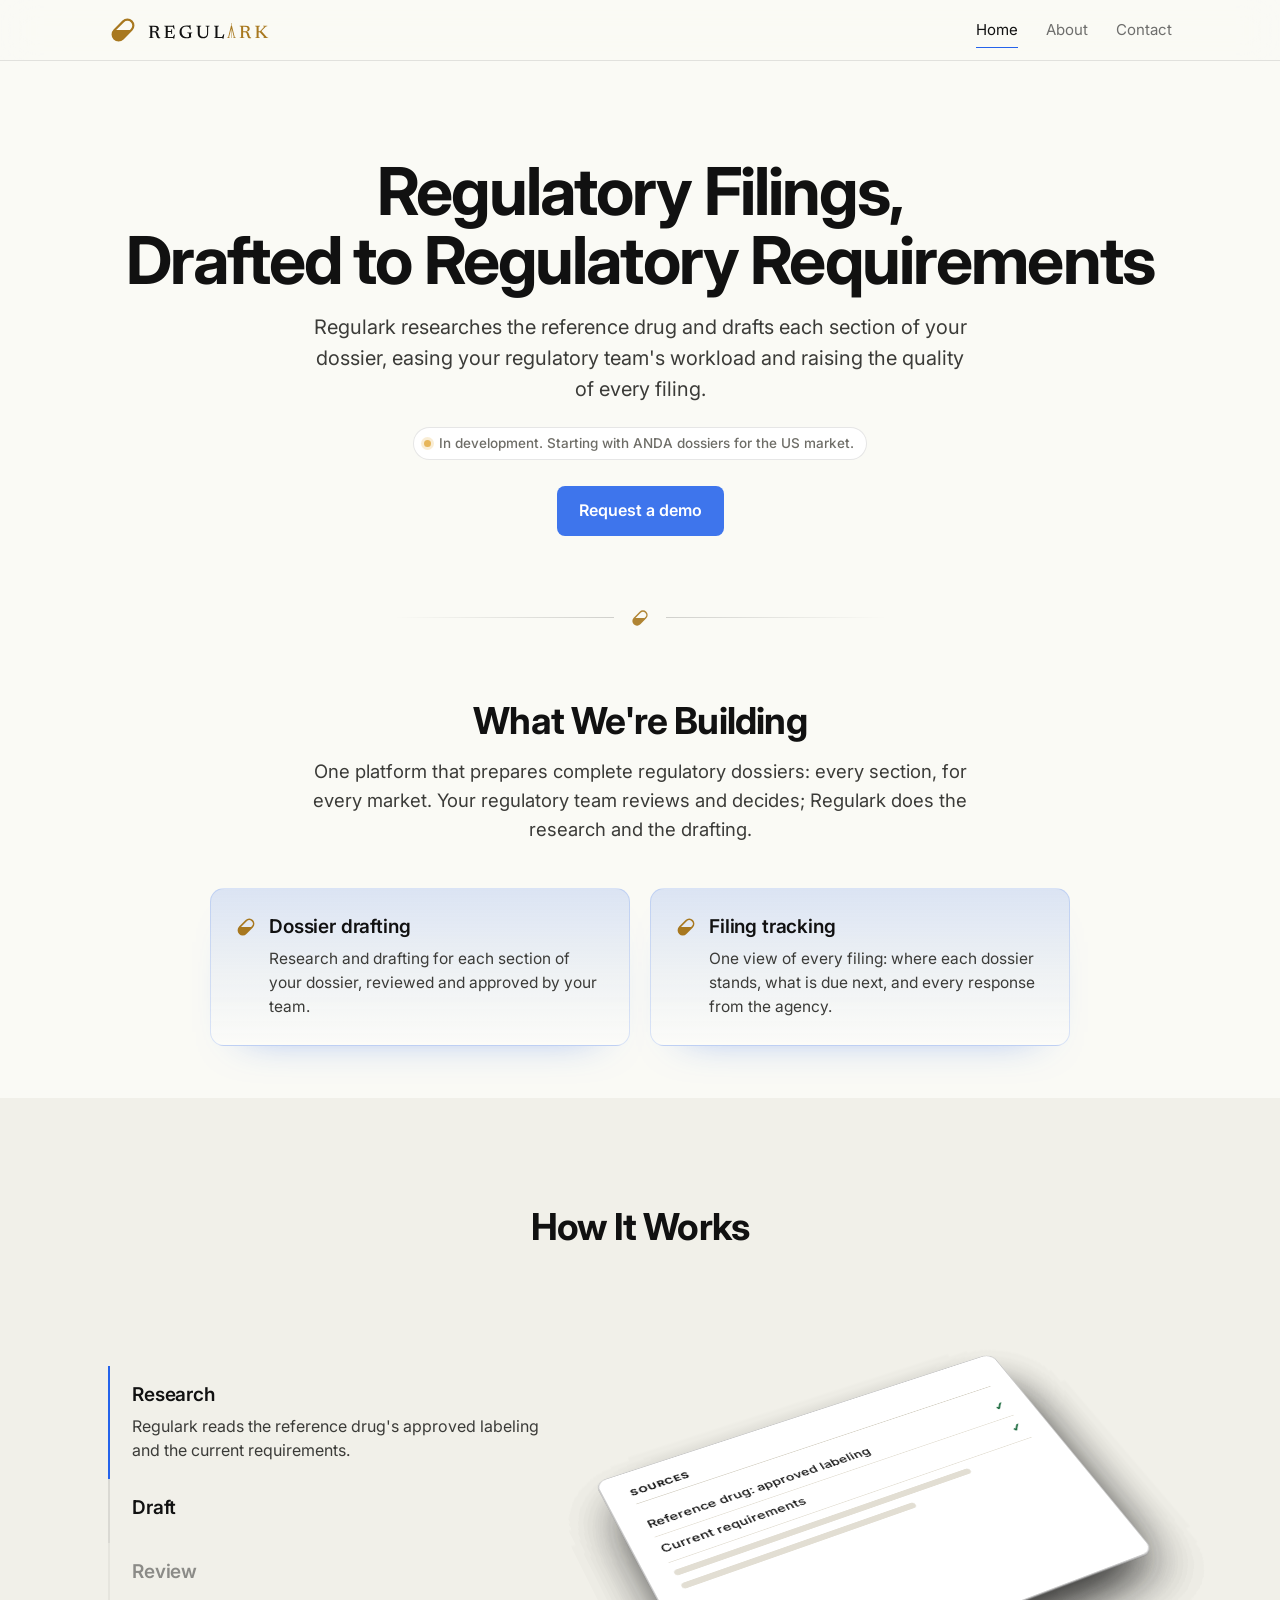
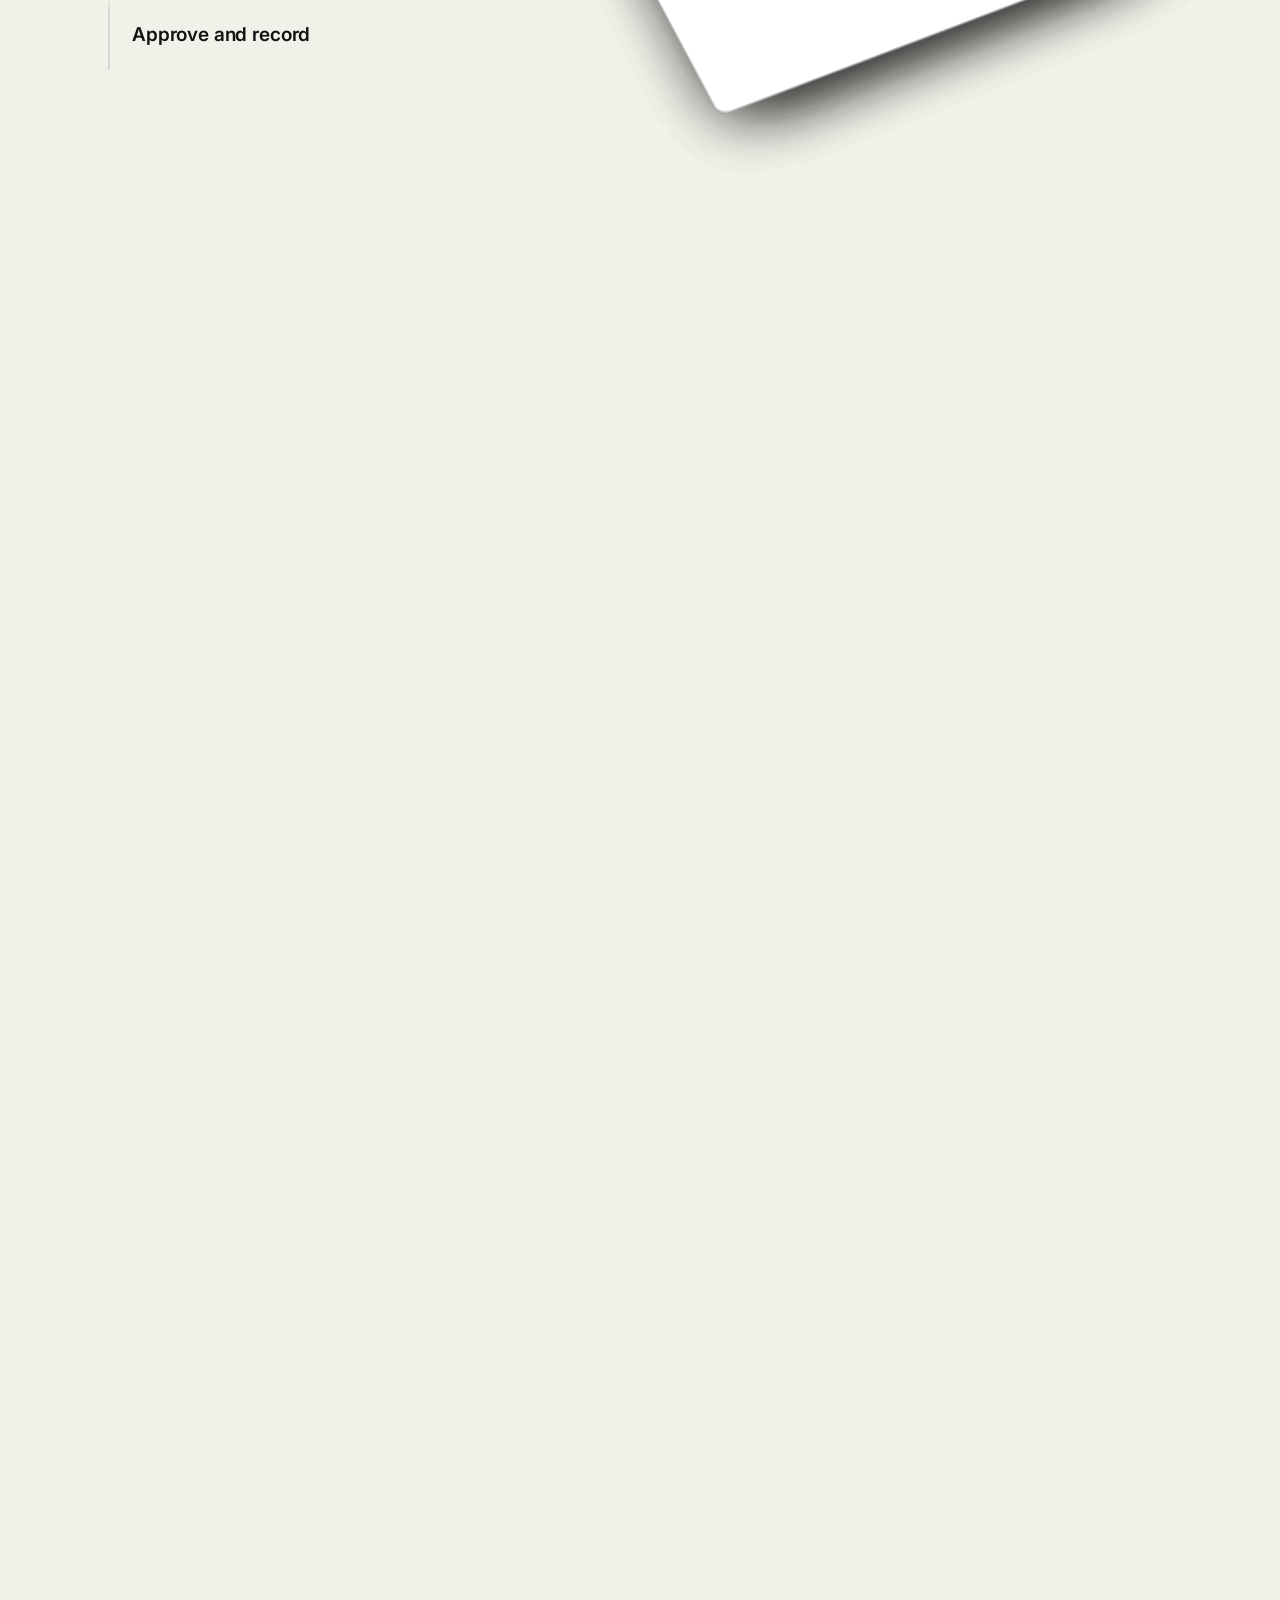
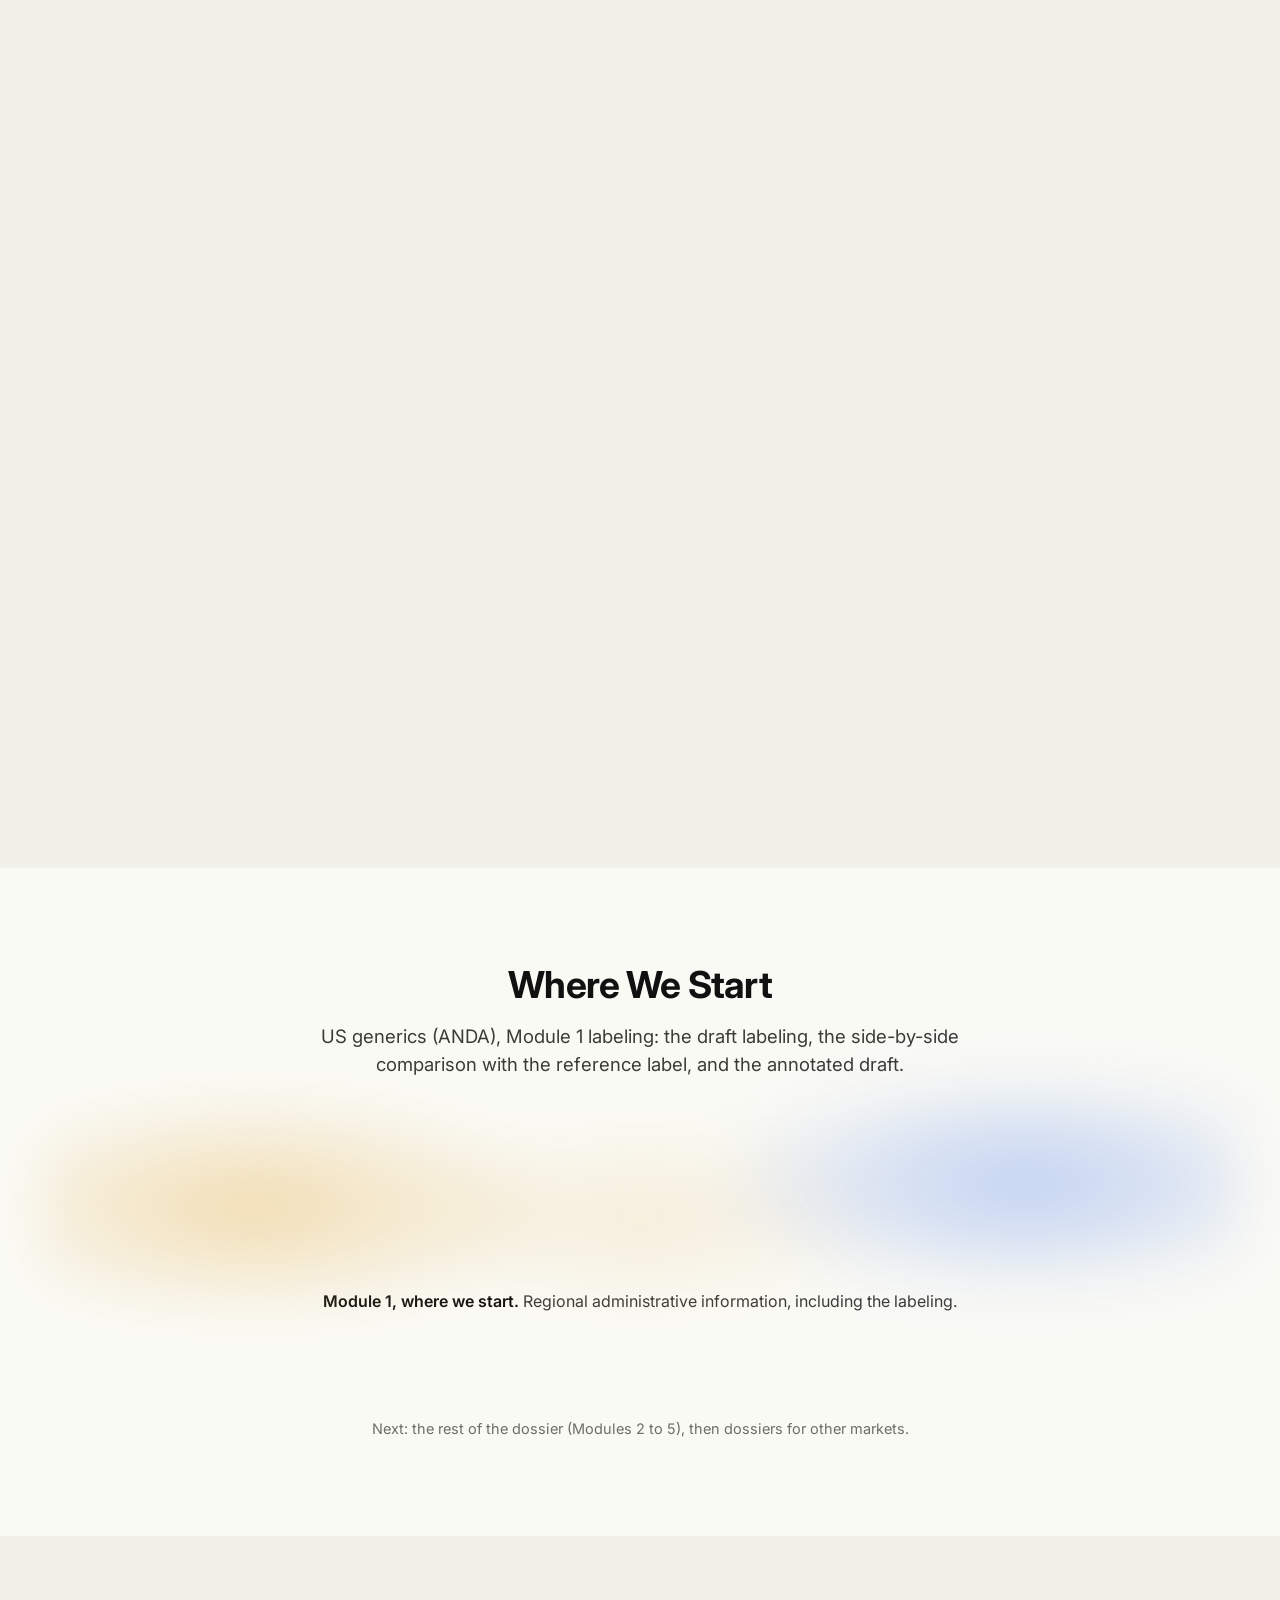
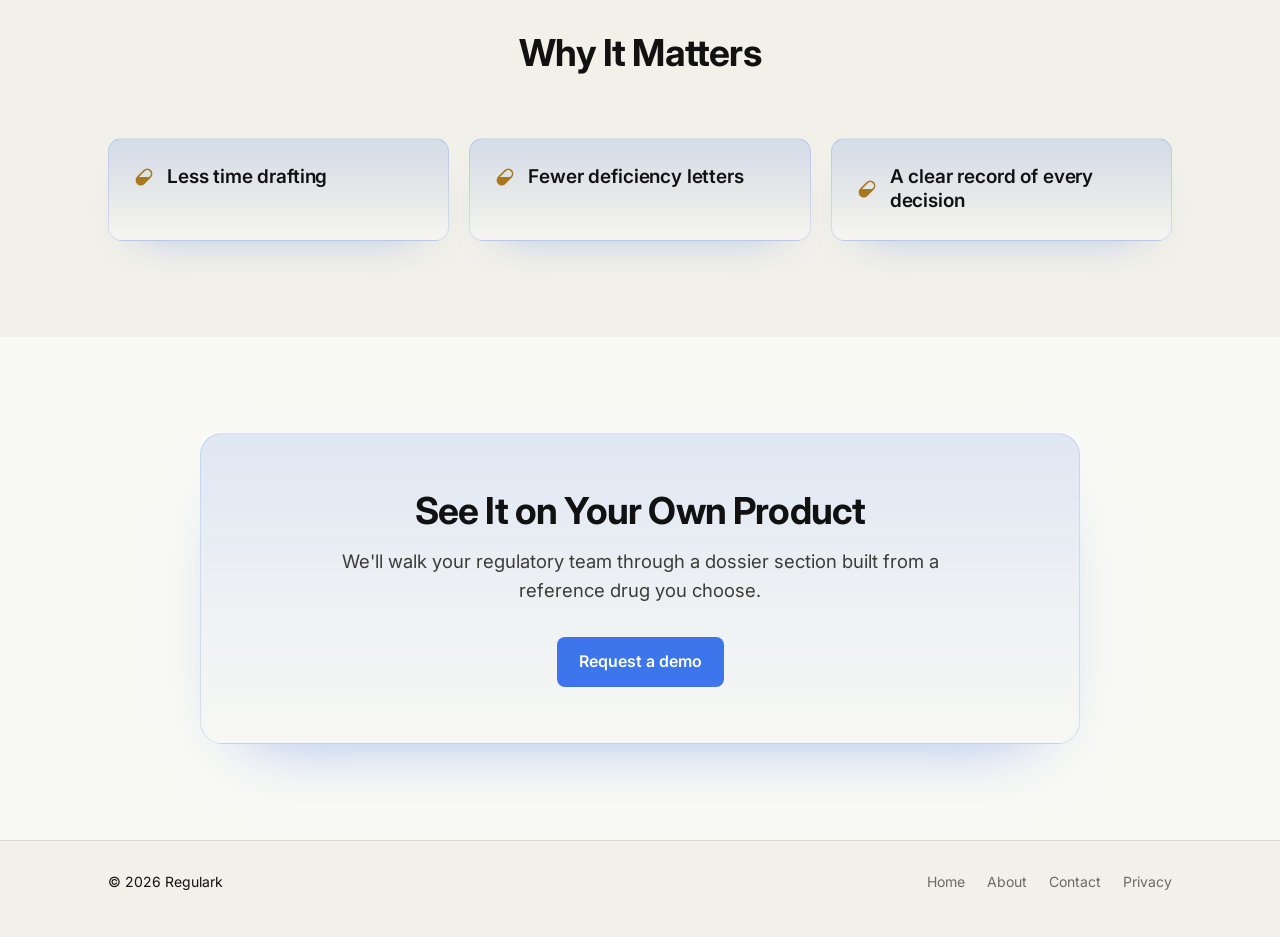
==== commit 7e784013: "Add files via upload Glass modules + flip animation" ====
--- a/index.html
+++ b/index.html
@@ -11,7 +11,7 @@
 <link rel="icon" href="/icon7.svg?v=7" type="image/svg+xml">
 <link rel="apple-touch-icon" href="/apple-touch-icon.png?v=7">
 <link rel="preload" href="fonts/inter-var.woff2" as="font" type="font/woff2" crossorigin>
-<link rel="stylesheet" href="styles.css?v=10">
+<link rel="stylesheet" href="styles.css?v=13">
 <script>document.documentElement.classList.add('js')</script>
 </head>
 <body>
@@ -34,6 +34,10 @@
 <section class="sec" id="building"><div class="wrap center" data-g>
   <h2 class="h-l" data-r>What We're Building</h2>
   <p class="sub" data-r>One platform that prepares complete regulatory dossiers: every section, for every market. Your regulatory team reviews and decides; Regulark does the research and the drafting.</p>
+  <div class="cols cards matters two" data-g>
+    <div data-r><h3>Dossier drafting</h3><p>Research and drafting for each section of your dossier, reviewed and approved by your team.</p></div>
+    <div data-r><h3>Filing tracking</h3><p>One view of every filing: where each dossier stands, what is due next, and every response from the agency.</p></div>
+  </div>
 </div></section>
 
 <section class="sec tight alt"><div class="wrap center" data-g>
@@ -66,14 +70,14 @@
     <p class="sub" data-r>US generics (ANDA), Module 1 labeling: the draft labeling, the side-by-side comparison with the reference label, and the annotated draft.</p>
   </div>
   <div class="mods" role="group" aria-label="The five modules of an ANDA" data-g>
-    <button class="mod on" type="button" aria-pressed="true" data-i="0" data-r><span class="m">1</span><span class="mt">Regional administrative information</span><span class="st">First</span><span class="md"><span>Regional administrative information, including the labeling. This is where we start.</span></span></button>
-    <button class="mod" type="button" aria-pressed="false" data-i="1" data-r><span class="m">2</span><span class="mt">Common technical document summaries</span><span class="st">Next</span><span class="md"><span>Summaries of the information in Modules 3 to 5, written to a fixed structure.</span></span></button>
-    <button class="mod" type="button" aria-pressed="false" data-i="2" data-r><span class="m">3</span><span class="mt">Quality</span><span class="st">Next</span><span class="md"><span>The drug substance, the finished product, and how they are made and tested.</span></span></button>
-    <button class="mod" type="button" aria-pressed="false" data-i="3" data-r><span class="m">4</span><span class="mt">Nonclinical study reports</span><span class="st">Next</span><span class="md"><span>Nonclinical study reports, where a dossier needs them.</span></span></button>
-    <button class="mod" type="button" aria-pressed="false" data-i="4" data-r><span class="m">5</span><span class="mt">Clinical study reports</span><span class="st">Next</span><span class="md"><span>For a generic, mainly the bioequivalence studies showing it matches the reference drug.</span></span></button>
+    <button class="mod on" type="button" aria-pressed="true" data-i="0"><span class="m">1</span><span class="mt">Regional administrative information</span><span class="st">First</span><span class="md"><span>This is where we start, with the labeling.</span></span></button>
+    <button class="mod" type="button" aria-pressed="false" data-i="1"><span class="m">2</span><span class="mt">Common technical document summaries</span><span class="st">Next</span><span class="md"><span>Summaries of the information in Modules 3 to 5, written to a fixed structure.</span></span></button>
+    <button class="mod" type="button" aria-pressed="false" data-i="2"><span class="m">3</span><span class="mt">Quality</span><span class="st">Next</span><span class="md"><span>The drug substance, the finished product, and how they are made and tested.</span></span></button>
+    <button class="mod" type="button" aria-pressed="false" data-i="3"><span class="m">4</span><span class="mt">Nonclinical study reports</span><span class="st">Next</span><span class="md"><span>Nonclinical study reports, where a dossier needs them.</span></span></button>
+    <button class="mod" type="button" aria-pressed="false" data-i="4"><span class="m">5</span><span class="mt">Clinical study reports</span><span class="st">Next</span><span class="md"><span>For a generic, mainly the bioequivalence studies showing it matches the reference drug.</span></span></button>
   </div>
   <div class="moddesc" aria-live="polite">
-    <p data-i="0" class="on"><b>Module 1.</b> Regional administrative information, including the labeling. This is where we start.</p>
+    <p data-i="0" class="on"><b>Module 1, where we start.</b> Regional administrative information, including the labeling.</p>
     <p data-i="1"><b>Module 2.</b> Summaries of the information in Modules 3 to 5, written to a fixed structure.</p>
     <p data-i="2"><b>Module 3.</b> Quality: the drug substance, the finished product, and how they are made and tested.</p>
     <p data-i="3"><b>Module 4.</b> Nonclinical study reports, where a dossier needs them.</p>
@@ -101,6 +105,6 @@
   <span>&copy; 2026 Regulark</span>
   <nav aria-label="Footer"><a href="index.html">Home</a><a href="about.html">About</a><a href="contact.html">Contact</a><a href="privacy.html">Privacy</a></nav>
 </div></footer>
-<script src="main.js?v=6"></script>
+<script src="main.js?v=8"></script>
 </body>
 </html>
--- a/styles.css
+++ b/styles.css
@@ -324,3 +324,35 @@
 .cta-box{max-width:880px;margin:0 auto;padding:56px 32px;border-radius:22px;background:linear-gradient(180deg,rgba(37,99,235,.12) 0%,rgba(37,99,235,.05) 60%,rgba(37,99,235,.01) 100%);border:1px solid rgba(37,99,235,.16);box-shadow:0 30px 70px -45px rgba(37,99,235,.55)}
 .cta-box .sub{margin-left:auto;margin-right:auto}
 @media (max-width:640px){.cta-box{padding:40px 20px;border-radius:18px}.cols.matters>div{padding:22px 20px}}
+/* phone: no scroll effect in How It Works; the four steps are plain cards */
+@media (max-width:900px){
+  .explode{height:auto;margin-top:0}
+  .explode .pin{position:static;height:auto;display:block;padding:28px 18px 64px}
+  .stage,.stepcap{display:none}
+  .steps3d{display:block;border:0;padding:0;counter-reset:st}
+  .steps3d li{position:relative;opacity:1;cursor:default;text-align:left;border:1px solid rgba(17,17,17,.12);border-radius:12px;background:var(--card);padding:18px 18px 18px 58px;counter-increment:st}
+  .steps3d li.on{border-color:rgba(17,17,17,.12)}
+  .steps3d li+li{margin-top:22px}
+  .steps3d li+li::after{content:"";position:absolute;left:50%;top:-23px;width:1px;height:22px;background:rgba(17,17,17,.18)}
+  .steps3d li::before{content:"0" counter(st);position:absolute;left:18px;top:21px;font-size:13px;font-weight:600;color:var(--brass)}
+  .steps3d li h3{font-size:18px;white-space:normal}
+  .steps3d li p{display:block;max-height:none;opacity:1;margin-top:6px;font-size:15.5px}
+}
+/* What We're Building: two pillars */
+.cols.two{grid-template-columns:repeat(2,minmax(0,1fr));max-width:860px;margin:44px auto 0;text-align:left}
+.cols.matters p{margin:8px 0 0 34px;font-size:15.5px;line-height:1.55;color:var(--text)}
+@media (max-width:860px){.cols.two{grid-template-columns:1fr;gap:14px;margin-top:32px}}
+/* Where We Start: glass cards over a soft glow, flipping up into place on scroll (--t: 0→1, set by main.js) */
+.mods{position:relative;isolation:isolate;perspective:1100px}
+.mods::before{content:"";position:absolute;inset:-50px -70px;z-index:-1;pointer-events:none;background:radial-gradient(38% 70% at 18% 55%,rgba(231,182,90,.45),transparent 70%),radial-gradient(38% 70% at 82% 45%,rgba(37,99,235,.28),transparent 70%),radial-gradient(30% 60% at 50% 60%,rgba(231,182,90,.18),transparent 70%);filter:blur(28px);animation:glow 14s ease-in-out infinite alternate}
+@keyframes glow{from{transform:translateX(-3%) scale(1)}to{transform:translateX(3%) scale(1.06)}}
+.mods .mod{background:rgba(255,255,255,.52);-webkit-backdrop-filter:blur(16px) saturate(170%);backdrop-filter:blur(16px) saturate(170%);border:1px solid rgba(255,255,255,.75);box-shadow:0 1px 0 rgba(255,255,255,.9) inset,0 0 0 1px rgba(17,17,17,.06),0 24px 48px -30px rgba(17,17,17,.35);
+  transform-origin:50% 100%;opacity:var(--t,1);transform:rotateX(calc((1 - var(--t,1)) * 70deg)) translateY(calc((1 - var(--t,1)) * 60px)) scale(calc(.9 + var(--t,1) * .1));transition:background .35s,border-color .35s,box-shadow .35s}
+.mods .mod:hover{border-color:rgba(255,255,255,.95);box-shadow:0 1px 0 rgba(255,255,255,.95) inset,0 0 0 1px rgba(168,120,31,.35),0 28px 52px -30px rgba(17,17,17,.4)}
+.mods .mod.on{background:linear-gradient(180deg,rgba(231,182,90,.72),rgba(231,182,90,.42));border-color:rgba(255,255,255,.6);box-shadow:0 1px 0 rgba(255,255,255,.7) inset,0 0 0 1px rgba(168,120,31,.35),0 26px 50px -28px rgba(168,120,31,.55)}
+@media (max-width:900px){
+  .mods::before{inset:-30px -18px}
+  .mods .mod{transform:rotateX(calc((1 - var(--t,1)) * 70deg)) translateY(calc((1 - var(--t,1)) * 50px)) scale(calc(.92 + var(--t,1) * .08))!important}
+  .mods .mod.on{background:linear-gradient(180deg,rgba(231,182,90,.55) 0%,rgba(231,182,90,.25) 60%,rgba(255,255,255,.45) 100%)}
+}
+@media (prefers-reduced-motion:reduce){.mods::before{animation:none}}
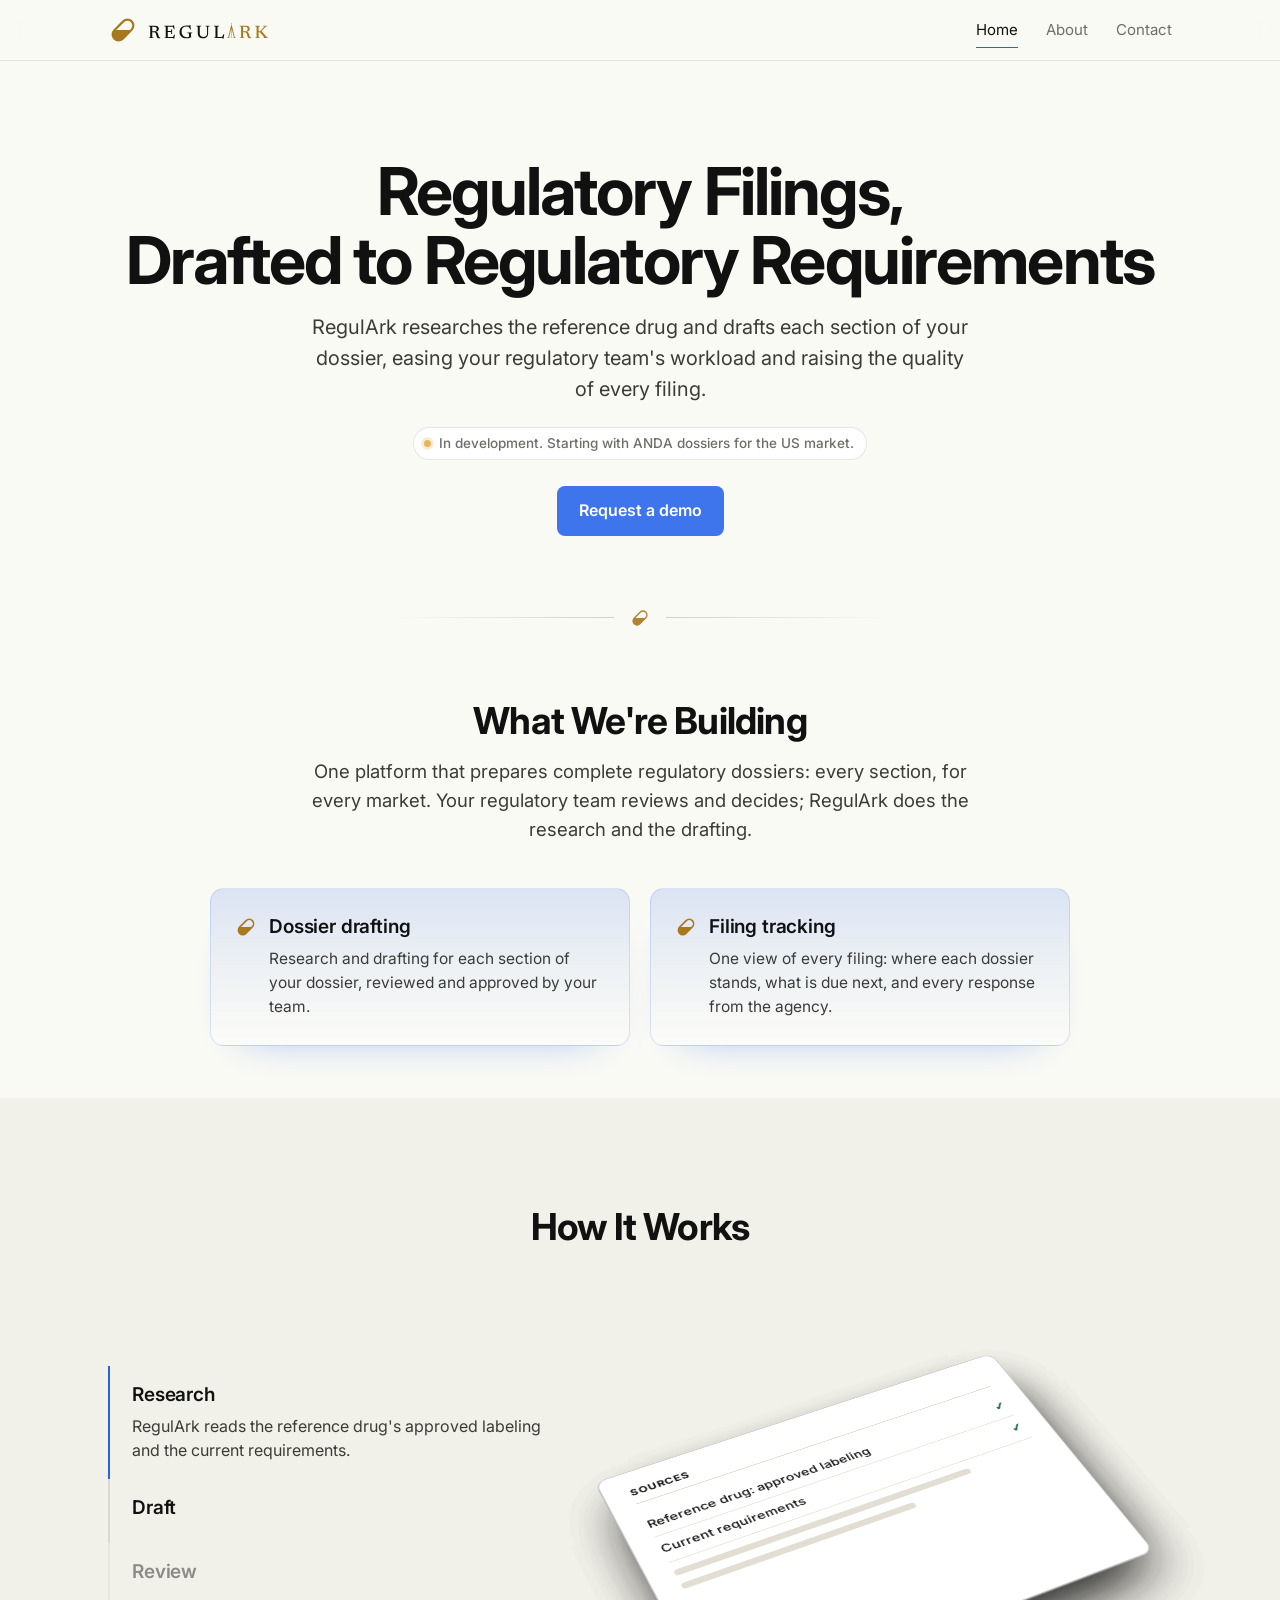
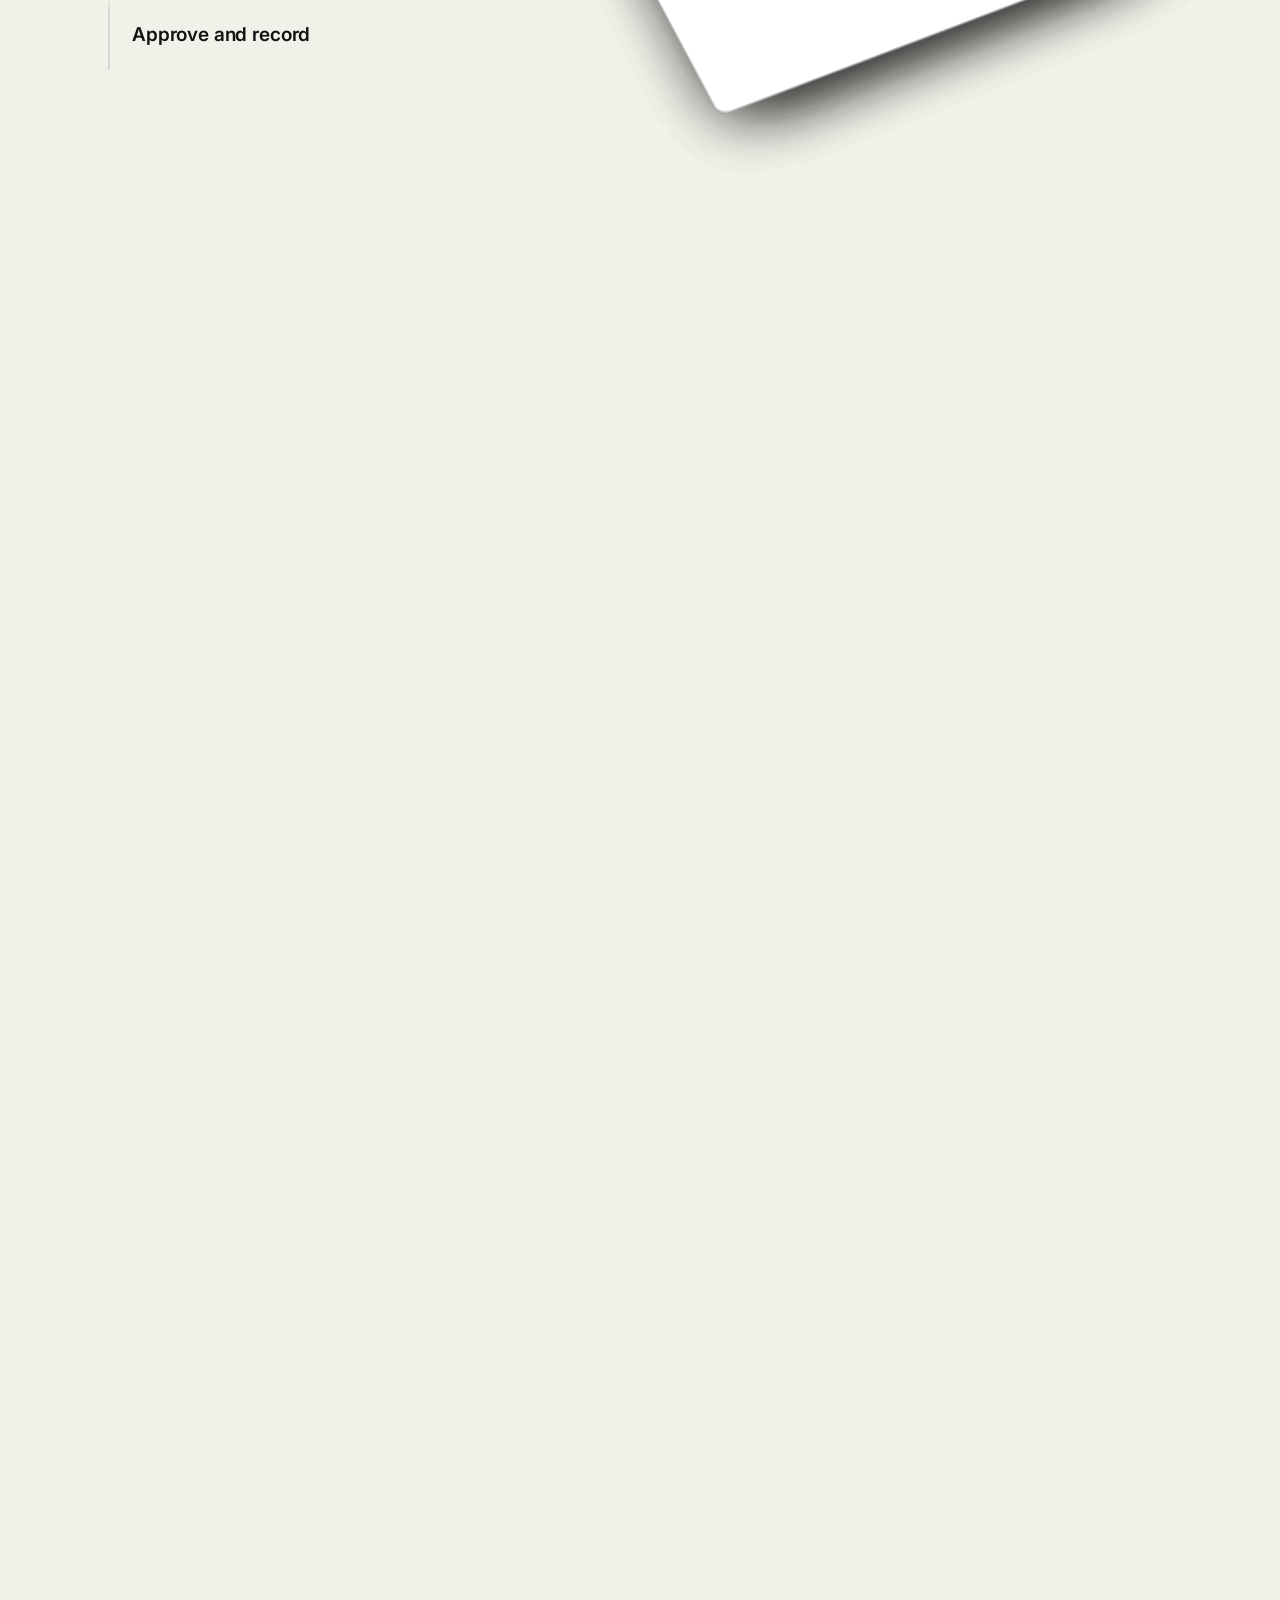
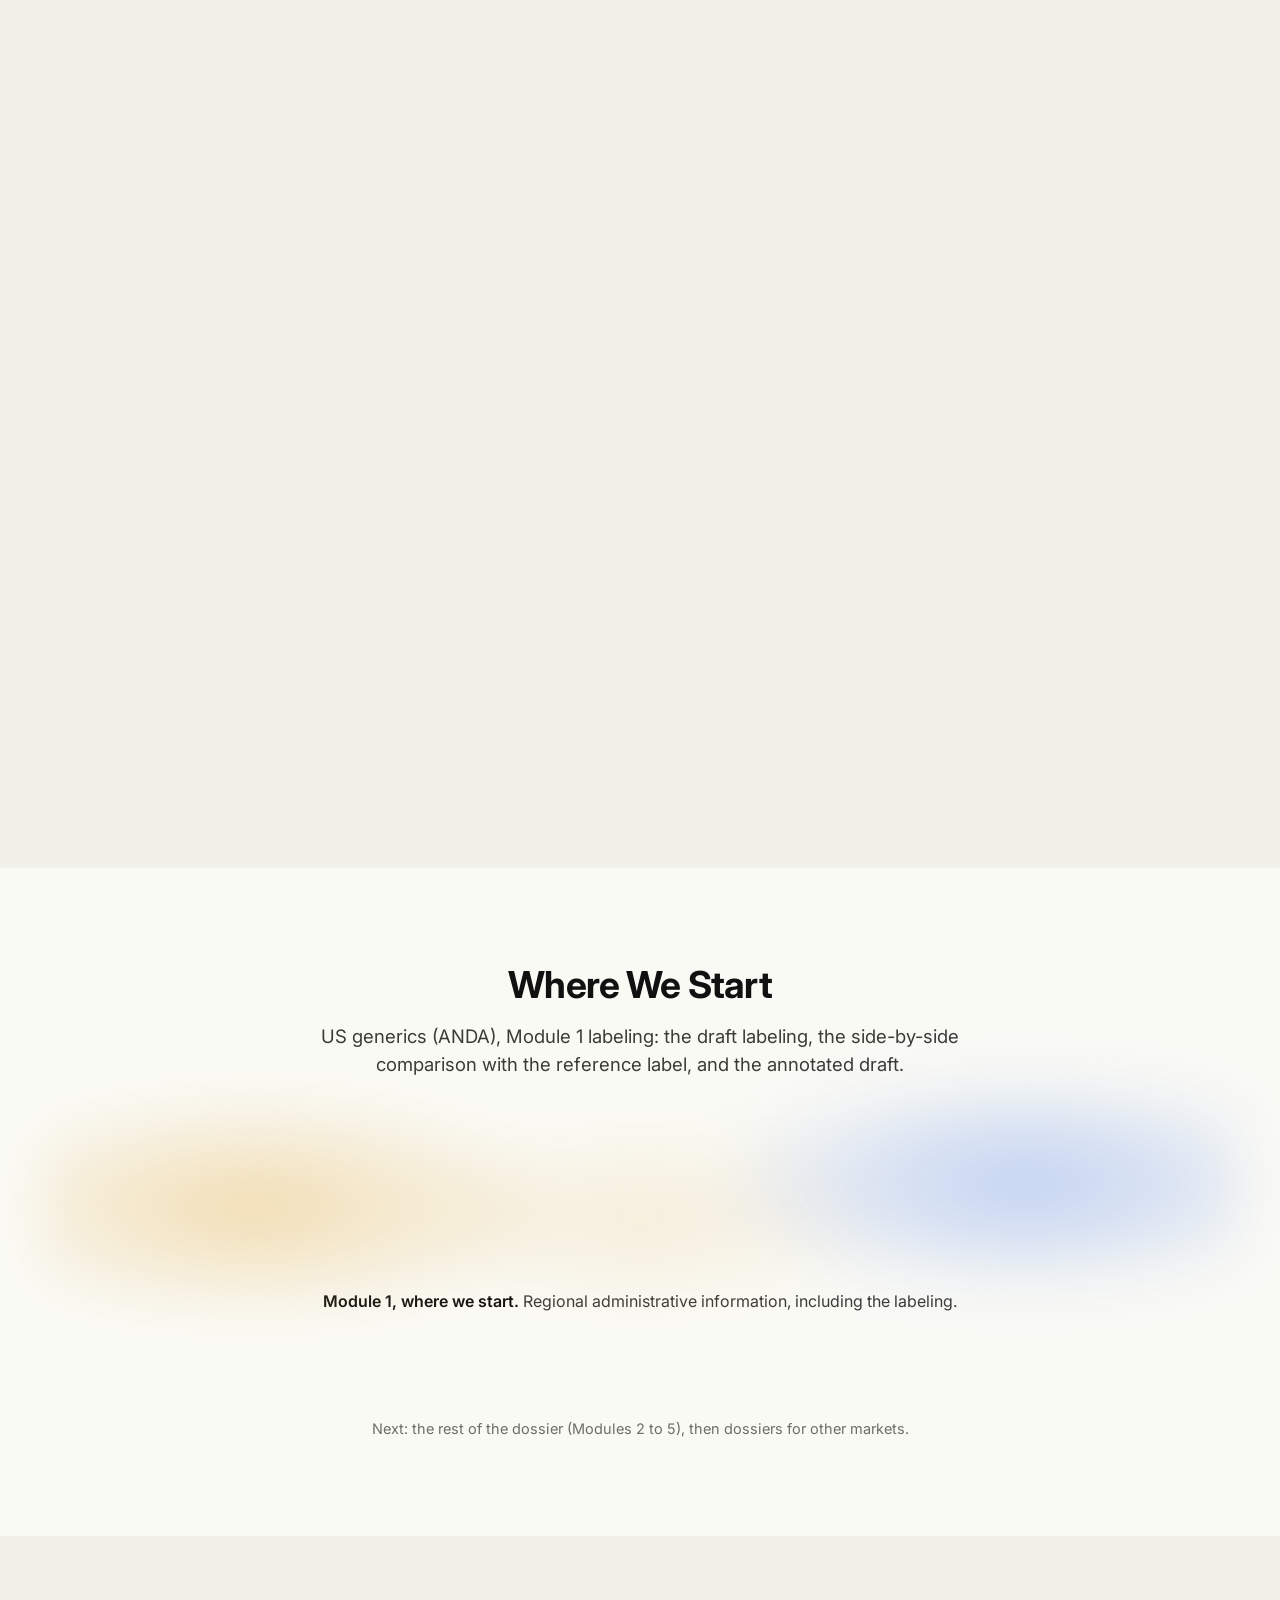
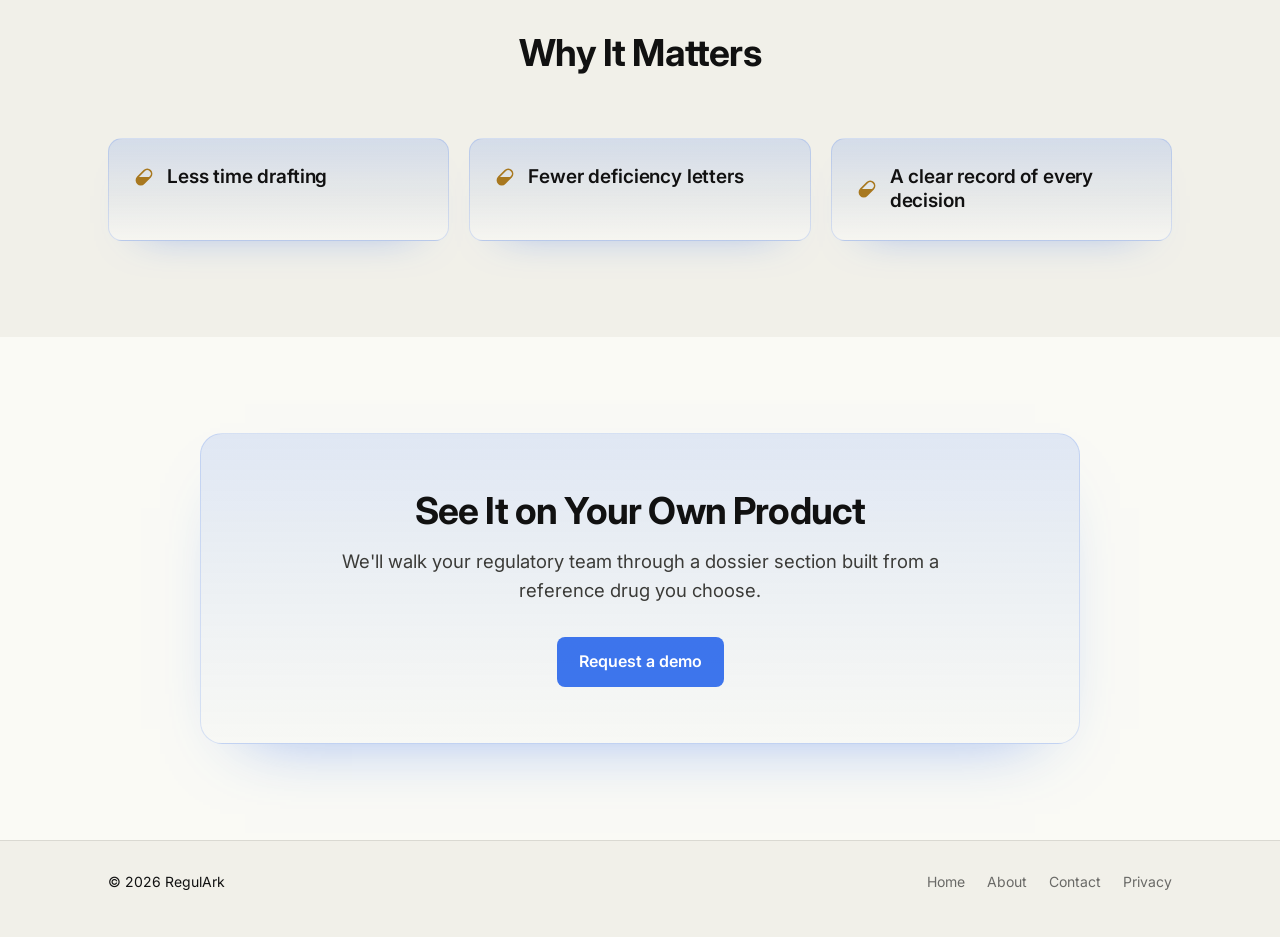
==== commit b7b3674c: "Add files via upload Spelling: RegulArk" ====
--- a/index.html
+++ b/index.html
@@ -3,8 +3,8 @@
 <head>
 <meta charset="utf-8">
 <meta name="viewport" content="width=device-width, initial-scale=1">
-<title>Regulark | Regulatory filings, drafted to regulatory requirements</title>
-<meta name="description" content="Regulark researches the reference drug and drafts each section of your regulatory dossier. In development, starting with ANDA dossiers for the US market.">
+<title>RegulArk | Regulatory filings, drafted to regulatory requirements</title>
+<meta name="description" content="RegulArk researches the reference drug and drafts each section of your regulatory dossier. In development, starting with ANDA dossiers for the US market.">
 <meta name="theme-color" content="#FAFAF5">
 <link rel="canonical" href="https://regulark.com/">
 <link rel="icon" href="/favicon.ico?v=7" sizes="48x48">
@@ -16,7 +16,7 @@
 </head>
 <body>
 <header class="nav"><div class="wrap">
-  <a class="brand" href="index.html" aria-label="Regulark home"><svg class="mark" viewBox="0 0 48 48" aria-hidden="true"><clipPath id="rkm"><rect x="0" y="24" width="48" height="24"/></clipPath><g transform="scale(1)" fill="#A8781F"><rect transform="rotate(-45 24 24)" x="4.5" y="14.5" width="39" height="19" rx="9.5" fill="none" stroke="#A8781F" stroke-width="3.5"/><g clip-path="url(#rkm)"><rect transform="rotate(-45 24 24)" x="4.5" y="14.5" width="39" height="19" rx="9.5"/></g></g></svg><svg class="wordmark" viewBox="0 -11.5 549.8 77.5" aria-hidden="true"><path fill="#111111" d="M28.518 31.046Q33.558 31.046 36.771 28.4Q39.984 25.753999999999998 39.984 20.546Q39.984 17.186 38.556 14.854999999999997Q37.128 12.523999999999994 33.852000000000004 11.305999999999994Q30.576 10.087999999999994 25.032 10.087999999999994H12.39L13.062000000000001 5.215999999999994H29.694000000000003Q36.792 5.215999999999994 41.097 7.1059999999999945Q45.402 8.995999999999995 47.376000000000005 12.229999999999997Q49.35 15.463999999999999 49.35 19.454Q49.35 23.233999999999995 47.712 26.194999999999997Q46.074000000000005 29.156 42.819 31.087999999999997Q39.564 33.019999999999996 34.734 33.69199999999999V33.397999999999996Q38.052 33.608 40.047 34.532Q42.042 35.456 43.30200000000001 37.367000000000004Q44.562000000000005 39.278 45.57 42.428L49.056000000000004 53.012Q49.980000000000004 55.742 50.862 57.001999999999995Q51.744 58.262 52.941 58.577Q54.138000000000005 58.892 55.986000000000004 58.892V62.042Q51.45 62.336 48.636 62.230999999999995Q45.822 62.126 44.163000000000004 61.328Q42.504000000000005 60.53 41.559000000000005 58.913Q40.614000000000004 57.296 39.816 54.566L36.54 44.108000000000004Q35.532000000000004 40.873999999999995 34.587 39.068Q33.642 37.262 32.172000000000004 36.527Q30.702 35.792 28.14 35.792H12.978000000000002L12.264000000000001 31.046ZM19.446 5.215999999999994V57.59L26.124000000000002 59.816V62.0H3.528V59.816L10.248000000000001 57.59V9.625999999999998L3.528 7.399999999999999V5.215999999999994Z M109.87200000000001 21.302V32.263999999999996V43.184H106.05000000000001L105.168 34.616H84.882V29.827999999999996H105.168L106.05000000000001 21.302ZM121.21200000000002 21.302 118.39800000000001 21.637999999999998 111.38400000000001 8.323999999999998 114.28200000000001 10.046H84.882V5.215999999999994H112.602L117.26400000000001 2.779999999999994H118.77600000000001ZM112.09800000000001 58.976 120.162 44.948 122.72400000000002 45.367999999999995 119.53200000000001 64.772H117.852L113.232 62.0H84.882V57.17H114.45000000000002ZM74.17200000000001 62.0V59.816L80.89200000000001 57.59V9.625999999999998L74.17200000000001 7.399999999999999V5.215999999999994H90.09V62.0Z M196.14000000000001 54.23 197.82000000000002 57.548V58.43Q194.83800000000002 59.816 191.28900000000002 60.824Q187.74 61.832 183.834 62.378Q179.92800000000003 62.924 175.854 62.924Q168.46200000000002 62.924 162.519 60.992000000000004Q156.57600000000002 59.06 152.37600000000003 55.343Q148.17600000000002 51.626 145.95000000000002 46.271Q143.72400000000002 40.916 143.72400000000002 34.111999999999995Q143.76600000000002 25.04 147.693 18.319999999999997Q151.62 11.599999999999994 159.054 7.945999999999994Q166.488 4.2919999999999945 176.988 4.2919999999999945Q180.18 4.2919999999999945 183.05700000000002 4.690999999999995Q185.93400000000003 5.089999999999996 189.37800000000001 5.971999999999994L186.354 6.475999999999999L191.562 2.485999999999997H193.28400000000002L195.46800000000002 22.687999999999995L192.52800000000002 23.065999999999995L185.30400000000003 9.331999999999994L189.46200000000002 13.573999999999998Q186.10200000000003 11.305999999999997 182.805 10.255999999999997Q179.508 9.205999999999996 175.35000000000002 9.205999999999996Q169.89000000000001 9.205999999999996 165.774 10.654999999999998Q161.65800000000002 12.104 158.907 14.938999999999997Q156.156 17.773999999999994 154.77 21.868999999999996Q153.38400000000001 25.964 153.38400000000001 31.255999999999997Q153.342 39.992 156.282 45.977000000000004Q159.222 51.962 164.409 55.007000000000005Q169.596 58.052 176.31600000000003 58.052Q179.04600000000002 58.052 181.692 57.59Q184.33800000000002 57.128 186.60600000000002 56.204Q188.87400000000002 55.28 190.34400000000002 53.978L186.942 59.858V40.873999999999995L179.214 38.48V36.296H201.72600000000003V38.48L196.14000000000001 40.706Z M269.178 40.748V9.625999999999998L262.332 7.399999999999999V5.215999999999994H280.85400000000004V7.399999999999999L274.134 9.625999999999998V40.16Q274.134 47.51 271.446 52.592Q268.75800000000004 57.674 263.634 60.299Q258.51 62.924 251.11800000000002 62.924Q243.264 62.924 237.846 60.299Q232.42800000000003 57.674 229.656 52.424Q226.88400000000001 47.174 226.88400000000001 39.32V9.625999999999998L220.16400000000002 7.399999999999999V5.215999999999994H242.76000000000002V7.399999999999999L236.04000000000002 9.625999999999998V39.488Q236.04000000000002 45.158 237.88800000000003 48.917Q239.73600000000002 52.676 243.43200000000002 54.524Q247.12800000000001 56.372 252.63000000000002 56.372Q258.00600000000003 56.372 261.68100000000004 54.587Q265.356 52.802 267.267 49.316Q269.178 45.83 269.178 40.748Z M344.19 64.856H342.3L337.512 62.0H311.598L311.64 57.128H341.418L336.336 58.934L345.156 43.688L347.844 44.108000000000004ZM316.80600000000004 9.625999999999998V62.0H300.88800000000003V59.816L307.608 57.59V9.625999999999998L300.88800000000003 7.399999999999999V5.215999999999994H323.526V7.399999999999999Z"/><path fill="#A8781F" d="M378.27 5.72H382.77L396.28 62.00H392.34L380.52 14.16L368.70 62.00H364.76Z M360.82 59.19h11.82v2.81h-11.82Z M388.40 59.19h11.82v2.81h-11.82Z M379.54 -6.66h1.97v68.66h-1.97Z M442.722 31.046Q447.762 31.046 450.975 28.4Q454.188 25.753999999999998 454.188 20.546Q454.188 17.186 452.76 14.854999999999997Q451.332 12.523999999999994 448.05600000000004 11.305999999999994Q444.78000000000003 10.087999999999994 439.236 10.087999999999994H426.594L427.266 5.215999999999994H443.898Q450.996 5.215999999999994 455.301 7.1059999999999945Q459.606 8.995999999999995 461.58000000000004 12.229999999999997Q463.55400000000003 15.463999999999999 463.55400000000003 19.454Q463.55400000000003 23.233999999999995 461.91600000000005 26.194999999999997Q460.278 29.156 457.023 31.087999999999997Q453.76800000000003 33.019999999999996 448.938 33.69199999999999V33.397999999999996Q452.25600000000003 33.608 454.251 34.532Q456.246 35.456 457.506 37.367000000000004Q458.766 39.278 459.774 42.428L463.26 53.012Q464.184 55.742 465.06600000000003 57.001999999999995Q465.948 58.262 467.145 58.577Q468.342 58.892 470.19 58.892V62.042Q465.654 62.336 462.84000000000003 62.230999999999995Q460.026 62.126 458.367 61.328Q456.708 60.53 455.76300000000003 58.913Q454.818 57.296 454.02 54.566L450.744 44.108000000000004Q449.736 40.873999999999995 448.791 39.068Q447.846 37.262 446.376 36.527Q444.906 35.792 442.344 35.792H427.182L426.468 31.046ZM433.65000000000003 5.215999999999994V57.59L440.32800000000003 59.816V62.0H417.732V59.816L424.452 57.59V9.625999999999998L417.732 7.399999999999999V5.215999999999994Z M542.01 57.506 548.352 59.816V62.0H525.294V60.068L530.418 57.968L510.00600000000003 35.036H501.144V30.247999999999998H510.762L531.006 9.373999999999995L524.4540000000001 7.399999999999999V5.215999999999994H543.8580000000001V7.399999999999999L537.432 9.541999999999994L514.1220000000001 32.599999999999994L516.096 28.735999999999997ZM504.29400000000004 9.625999999999998V57.59L510.93 59.816V62.0H488.37600000000003V59.816L495.096 57.59V9.625999999999998L488.37600000000003 7.399999999999999V5.215999999999994H511.014V7.399999999999999Z"/></svg></a>
+  <a class="brand" href="index.html" aria-label="RegulArk home"><svg class="mark" viewBox="0 0 48 48" aria-hidden="true"><clipPath id="rkm"><rect x="0" y="24" width="48" height="24"/></clipPath><g transform="scale(1)" fill="#A8781F"><rect transform="rotate(-45 24 24)" x="4.5" y="14.5" width="39" height="19" rx="9.5" fill="none" stroke="#A8781F" stroke-width="3.5"/><g clip-path="url(#rkm)"><rect transform="rotate(-45 24 24)" x="4.5" y="14.5" width="39" height="19" rx="9.5"/></g></g></svg><svg class="wordmark" viewBox="0 -11.5 549.8 77.5" aria-hidden="true"><path fill="#111111" d="M28.518 31.046Q33.558 31.046 36.771 28.4Q39.984 25.753999999999998 39.984 20.546Q39.984 17.186 38.556 14.854999999999997Q37.128 12.523999999999994 33.852000000000004 11.305999999999994Q30.576 10.087999999999994 25.032 10.087999999999994H12.39L13.062000000000001 5.215999999999994H29.694000000000003Q36.792 5.215999999999994 41.097 7.1059999999999945Q45.402 8.995999999999995 47.376000000000005 12.229999999999997Q49.35 15.463999999999999 49.35 19.454Q49.35 23.233999999999995 47.712 26.194999999999997Q46.074000000000005 29.156 42.819 31.087999999999997Q39.564 33.019999999999996 34.734 33.69199999999999V33.397999999999996Q38.052 33.608 40.047 34.532Q42.042 35.456 43.30200000000001 37.367000000000004Q44.562000000000005 39.278 45.57 42.428L49.056000000000004 53.012Q49.980000000000004 55.742 50.862 57.001999999999995Q51.744 58.262 52.941 58.577Q54.138000000000005 58.892 55.986000000000004 58.892V62.042Q51.45 62.336 48.636 62.230999999999995Q45.822 62.126 44.163000000000004 61.328Q42.504000000000005 60.53 41.559000000000005 58.913Q40.614000000000004 57.296 39.816 54.566L36.54 44.108000000000004Q35.532000000000004 40.873999999999995 34.587 39.068Q33.642 37.262 32.172000000000004 36.527Q30.702 35.792 28.14 35.792H12.978000000000002L12.264000000000001 31.046ZM19.446 5.215999999999994V57.59L26.124000000000002 59.816V62.0H3.528V59.816L10.248000000000001 57.59V9.625999999999998L3.528 7.399999999999999V5.215999999999994Z M109.87200000000001 21.302V32.263999999999996V43.184H106.05000000000001L105.168 34.616H84.882V29.827999999999996H105.168L106.05000000000001 21.302ZM121.21200000000002 21.302 118.39800000000001 21.637999999999998 111.38400000000001 8.323999999999998 114.28200000000001 10.046H84.882V5.215999999999994H112.602L117.26400000000001 2.779999999999994H118.77600000000001ZM112.09800000000001 58.976 120.162 44.948 122.72400000000002 45.367999999999995 119.53200000000001 64.772H117.852L113.232 62.0H84.882V57.17H114.45000000000002ZM74.17200000000001 62.0V59.816L80.89200000000001 57.59V9.625999999999998L74.17200000000001 7.399999999999999V5.215999999999994H90.09V62.0Z M196.14000000000001 54.23 197.82000000000002 57.548V58.43Q194.83800000000002 59.816 191.28900000000002 60.824Q187.74 61.832 183.834 62.378Q179.92800000000003 62.924 175.854 62.924Q168.46200000000002 62.924 162.519 60.992000000000004Q156.57600000000002 59.06 152.37600000000003 55.343Q148.17600000000002 51.626 145.95000000000002 46.271Q143.72400000000002 40.916 143.72400000000002 34.111999999999995Q143.76600000000002 25.04 147.693 18.319999999999997Q151.62 11.599999999999994 159.054 7.945999999999994Q166.488 4.2919999999999945 176.988 4.2919999999999945Q180.18 4.2919999999999945 183.05700000000002 4.690999999999995Q185.93400000000003 5.089999999999996 189.37800000000001 5.971999999999994L186.354 6.475999999999999L191.562 2.485999999999997H193.28400000000002L195.46800000000002 22.687999999999995L192.52800000000002 23.065999999999995L185.30400000000003 9.331999999999994L189.46200000000002 13.573999999999998Q186.10200000000003 11.305999999999997 182.805 10.255999999999997Q179.508 9.205999999999996 175.35000000000002 9.205999999999996Q169.89000000000001 9.205999999999996 165.774 10.654999999999998Q161.65800000000002 12.104 158.907 14.938999999999997Q156.156 17.773999999999994 154.77 21.868999999999996Q153.38400000000001 25.964 153.38400000000001 31.255999999999997Q153.342 39.992 156.282 45.977000000000004Q159.222 51.962 164.409 55.007000000000005Q169.596 58.052 176.31600000000003 58.052Q179.04600000000002 58.052 181.692 57.59Q184.33800000000002 57.128 186.60600000000002 56.204Q188.87400000000002 55.28 190.34400000000002 53.978L186.942 59.858V40.873999999999995L179.214 38.48V36.296H201.72600000000003V38.48L196.14000000000001 40.706Z M269.178 40.748V9.625999999999998L262.332 7.399999999999999V5.215999999999994H280.85400000000004V7.399999999999999L274.134 9.625999999999998V40.16Q274.134 47.51 271.446 52.592Q268.75800000000004 57.674 263.634 60.299Q258.51 62.924 251.11800000000002 62.924Q243.264 62.924 237.846 60.299Q232.42800000000003 57.674 229.656 52.424Q226.88400000000001 47.174 226.88400000000001 39.32V9.625999999999998L220.16400000000002 7.399999999999999V5.215999999999994H242.76000000000002V7.399999999999999L236.04000000000002 9.625999999999998V39.488Q236.04000000000002 45.158 237.88800000000003 48.917Q239.73600000000002 52.676 243.43200000000002 54.524Q247.12800000000001 56.372 252.63000000000002 56.372Q258.00600000000003 56.372 261.68100000000004 54.587Q265.356 52.802 267.267 49.316Q269.178 45.83 269.178 40.748Z M344.19 64.856H342.3L337.512 62.0H311.598L311.64 57.128H341.418L336.336 58.934L345.156 43.688L347.844 44.108000000000004ZM316.80600000000004 9.625999999999998V62.0H300.88800000000003V59.816L307.608 57.59V9.625999999999998L300.88800000000003 7.399999999999999V5.215999999999994H323.526V7.399999999999999Z"/><path fill="#A8781F" d="M378.27 5.72H382.77L396.28 62.00H392.34L380.52 14.16L368.70 62.00H364.76Z M360.82 59.19h11.82v2.81h-11.82Z M388.40 59.19h11.82v2.81h-11.82Z M379.54 -6.66h1.97v68.66h-1.97Z M442.722 31.046Q447.762 31.046 450.975 28.4Q454.188 25.753999999999998 454.188 20.546Q454.188 17.186 452.76 14.854999999999997Q451.332 12.523999999999994 448.05600000000004 11.305999999999994Q444.78000000000003 10.087999999999994 439.236 10.087999999999994H426.594L427.266 5.215999999999994H443.898Q450.996 5.215999999999994 455.301 7.1059999999999945Q459.606 8.995999999999995 461.58000000000004 12.229999999999997Q463.55400000000003 15.463999999999999 463.55400000000003 19.454Q463.55400000000003 23.233999999999995 461.91600000000005 26.194999999999997Q460.278 29.156 457.023 31.087999999999997Q453.76800000000003 33.019999999999996 448.938 33.69199999999999V33.397999999999996Q452.25600000000003 33.608 454.251 34.532Q456.246 35.456 457.506 37.367000000000004Q458.766 39.278 459.774 42.428L463.26 53.012Q464.184 55.742 465.06600000000003 57.001999999999995Q465.948 58.262 467.145 58.577Q468.342 58.892 470.19 58.892V62.042Q465.654 62.336 462.84000000000003 62.230999999999995Q460.026 62.126 458.367 61.328Q456.708 60.53 455.76300000000003 58.913Q454.818 57.296 454.02 54.566L450.744 44.108000000000004Q449.736 40.873999999999995 448.791 39.068Q447.846 37.262 446.376 36.527Q444.906 35.792 442.344 35.792H427.182L426.468 31.046ZM433.65000000000003 5.215999999999994V57.59L440.32800000000003 59.816V62.0H417.732V59.816L424.452 57.59V9.625999999999998L417.732 7.399999999999999V5.215999999999994Z M542.01 57.506 548.352 59.816V62.0H525.294V60.068L530.418 57.968L510.00600000000003 35.036H501.144V30.247999999999998H510.762L531.006 9.373999999999995L524.4540000000001 7.399999999999999V5.215999999999994H543.8580000000001V7.399999999999999L537.432 9.541999999999994L514.1220000000001 32.599999999999994L516.096 28.735999999999997ZM504.29400000000004 9.625999999999998V57.59L510.93 59.816V62.0H488.37600000000003V59.816L495.096 57.59V9.625999999999998L488.37600000000003 7.399999999999999V5.215999999999994H511.014V7.399999999999999Z"/></svg></a>
   <nav class="links" aria-label="Main">
     <a href="index.html" aria-current="page">Home</a><a href="about.html">About</a><a href="contact.html">Contact</a>
   </nav>
@@ -24,7 +24,7 @@
 <main>
 <section class="hero center"><div class="wrap" data-g>
   <h1 class="h-xl" data-r>Regulatory Filings,<br>Drafted to Regulatory Requirements</h1>
-  <p class="sub" data-r>Regulark researches the reference drug and drafts each section of your dossier, easing your regulatory team's workload and raising the quality of every filing.</p>
+  <p class="sub" data-r>RegulArk researches the reference drug and drafts each section of your dossier, easing your regulatory team's workload and raising the quality of every filing.</p>
   <p class="status" data-r><i></i>In development. Starting with ANDA dossiers for the US market.</p>
   <div class="ctas" data-r><a class="btn" href="contact.html">Request a demo</a></div>
 </div></section>
@@ -33,7 +33,7 @@
 
 <section class="sec" id="building"><div class="wrap center" data-g>
   <h2 class="h-l" data-r>What We're Building</h2>
-  <p class="sub" data-r>One platform that prepares complete regulatory dossiers: every section, for every market. Your regulatory team reviews and decides; Regulark does the research and the drafting.</p>
+  <p class="sub" data-r>One platform that prepares complete regulatory dossiers: every section, for every market. Your regulatory team reviews and decides; RegulArk does the research and the drafting.</p>
   <div class="cols cards matters two" data-g>
     <div data-r><h3>Dossier drafting</h3><p>Research and drafting for each section of your dossier, reviewed and approved by your team.</p></div>
     <div data-r><h3>Filing tracking</h3><p>One view of every filing: where each dossier stands, what is due next, and every response from the agency.</p></div>
@@ -44,10 +44,10 @@
   <h2 class="h-l" data-r>How It Works</h2>
 </div></section>
 
-<section class="explode alt" id="how" aria-label="How Regulark drafts a dossier section">
+<section class="explode alt" id="how" aria-label="How RegulArk drafts a dossier section">
   <div class="pin">
     <ol class="steps3d">
-      <li class="on"><h3>Research</h3><p>Regulark reads the reference drug's approved labeling and the current requirements.</p></li>
+      <li class="on"><h3>Research</h3><p>RegulArk reads the reference drug's approved labeling and the current requirements.</p></li>
       <li><h3>Draft</h3><p>It drafts each section of your dossier.</p></li>
       <li><h3>Review</h3><p>Every change is shown side by side with the reference and explained.</p></li>
       <li><h3>Approve and record</h3><p>A named person on your team approves each change, and every decision is kept on record.</p></li>
@@ -102,7 +102,7 @@
 </div></div></section>
 </main>
 <footer><div class="wrap">
-  <span>&copy; 2026 Regulark</span>
+  <span>&copy; 2026 RegulArk</span>
   <nav aria-label="Footer"><a href="index.html">Home</a><a href="about.html">About</a><a href="contact.html">Contact</a><a href="privacy.html">Privacy</a></nav>
 </div></footer>
 <script src="main.js?v=8"></script>
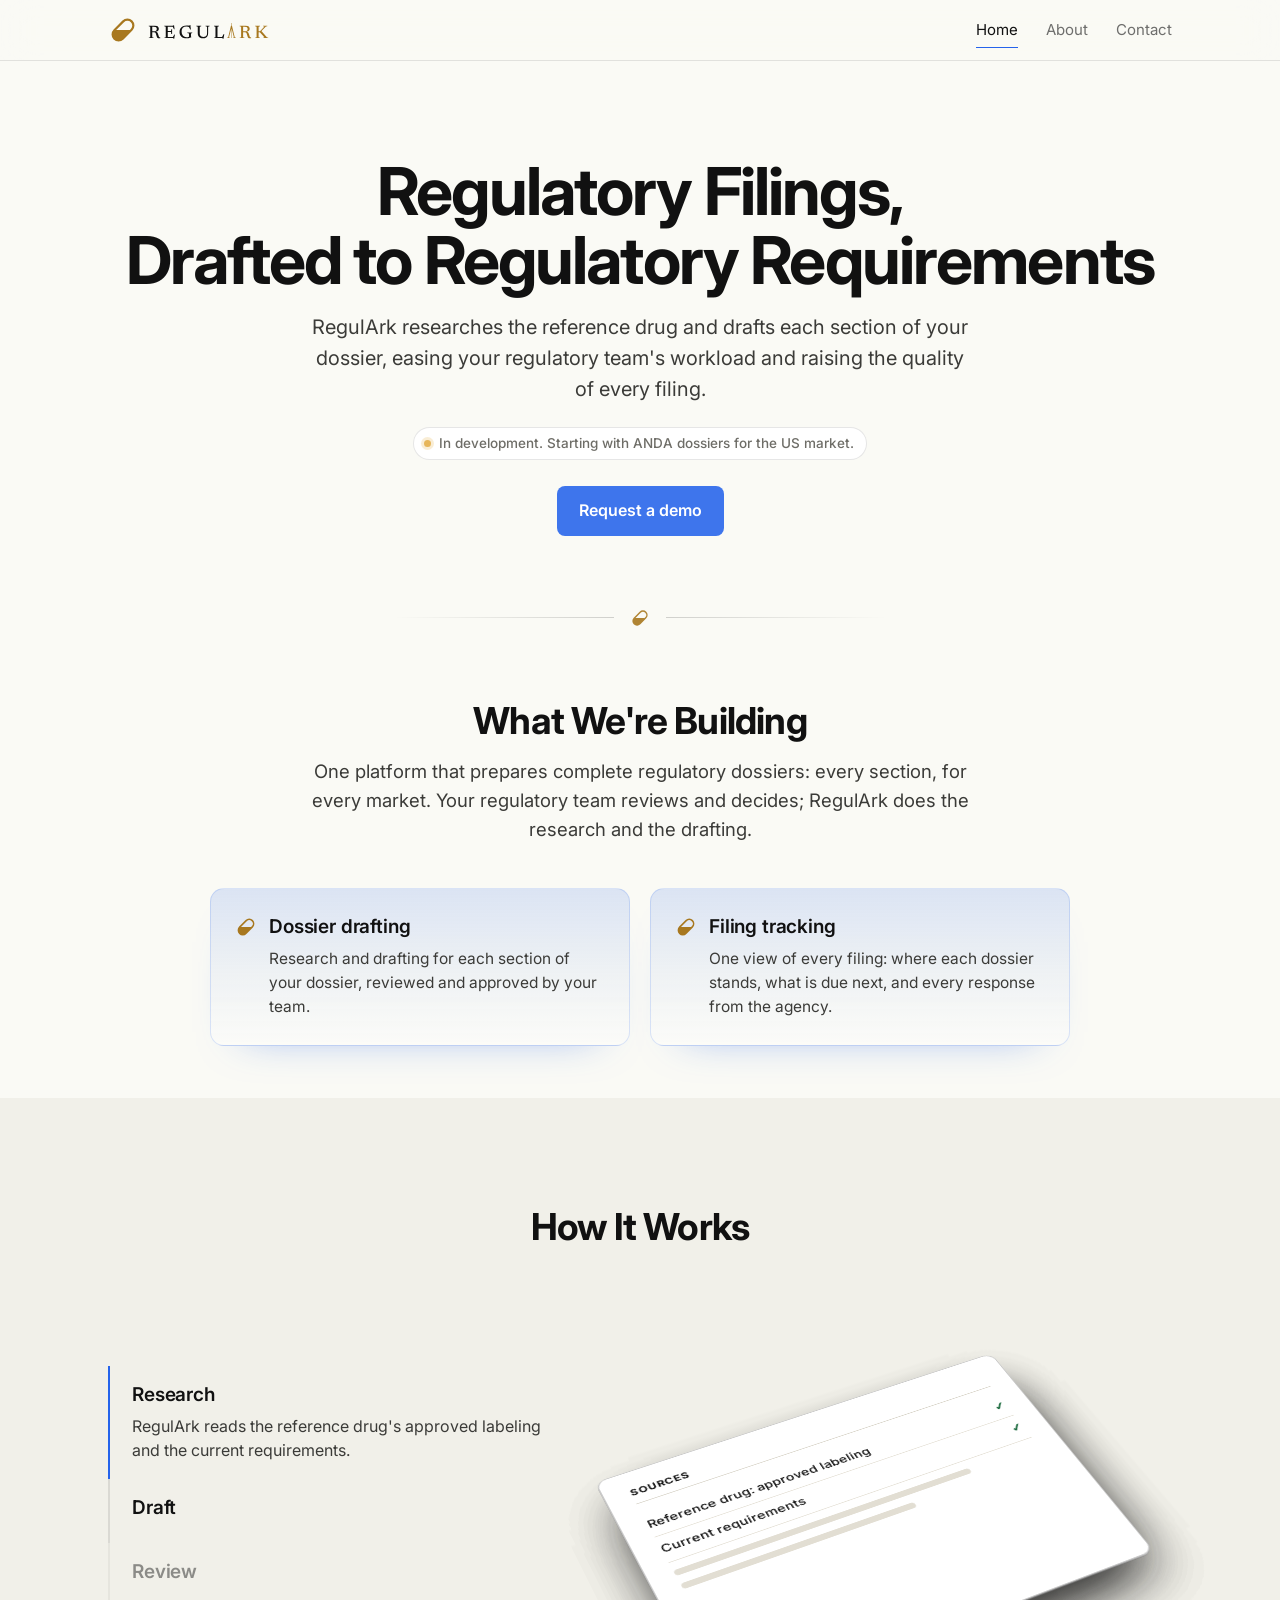
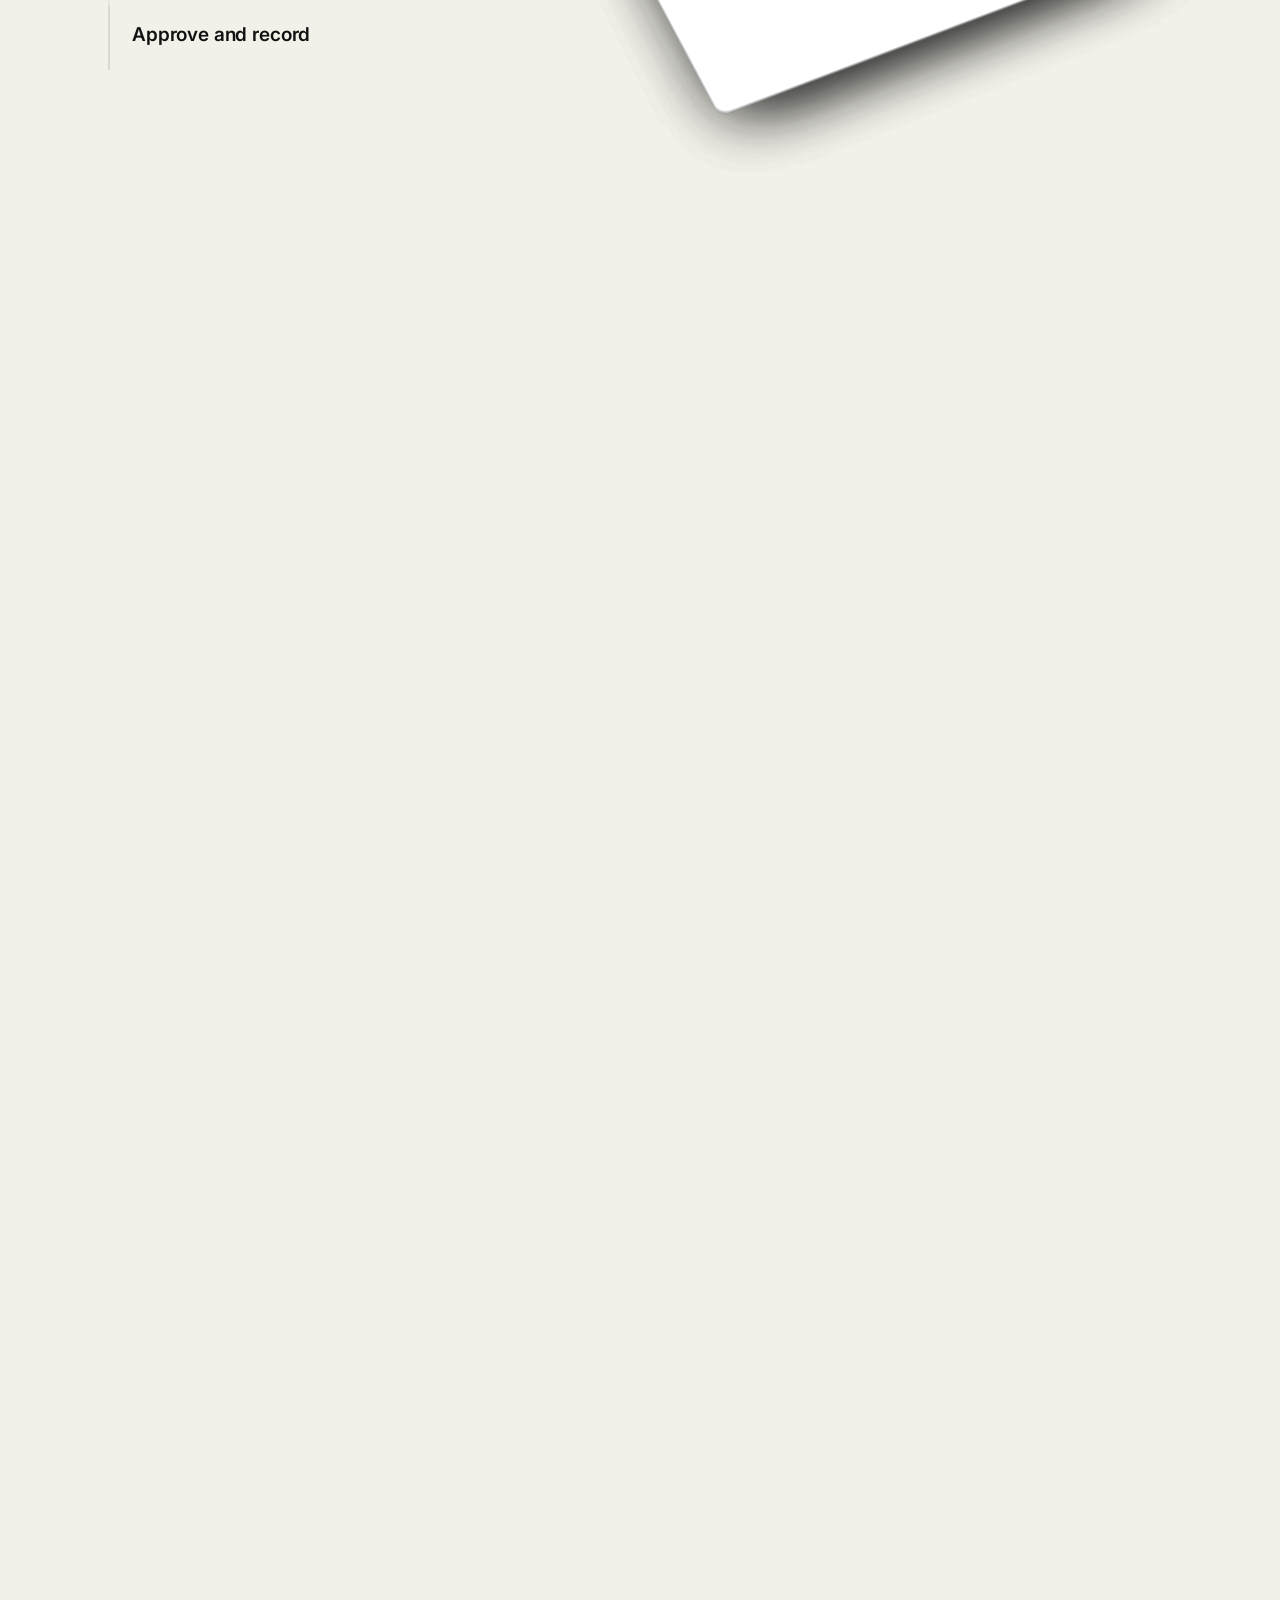
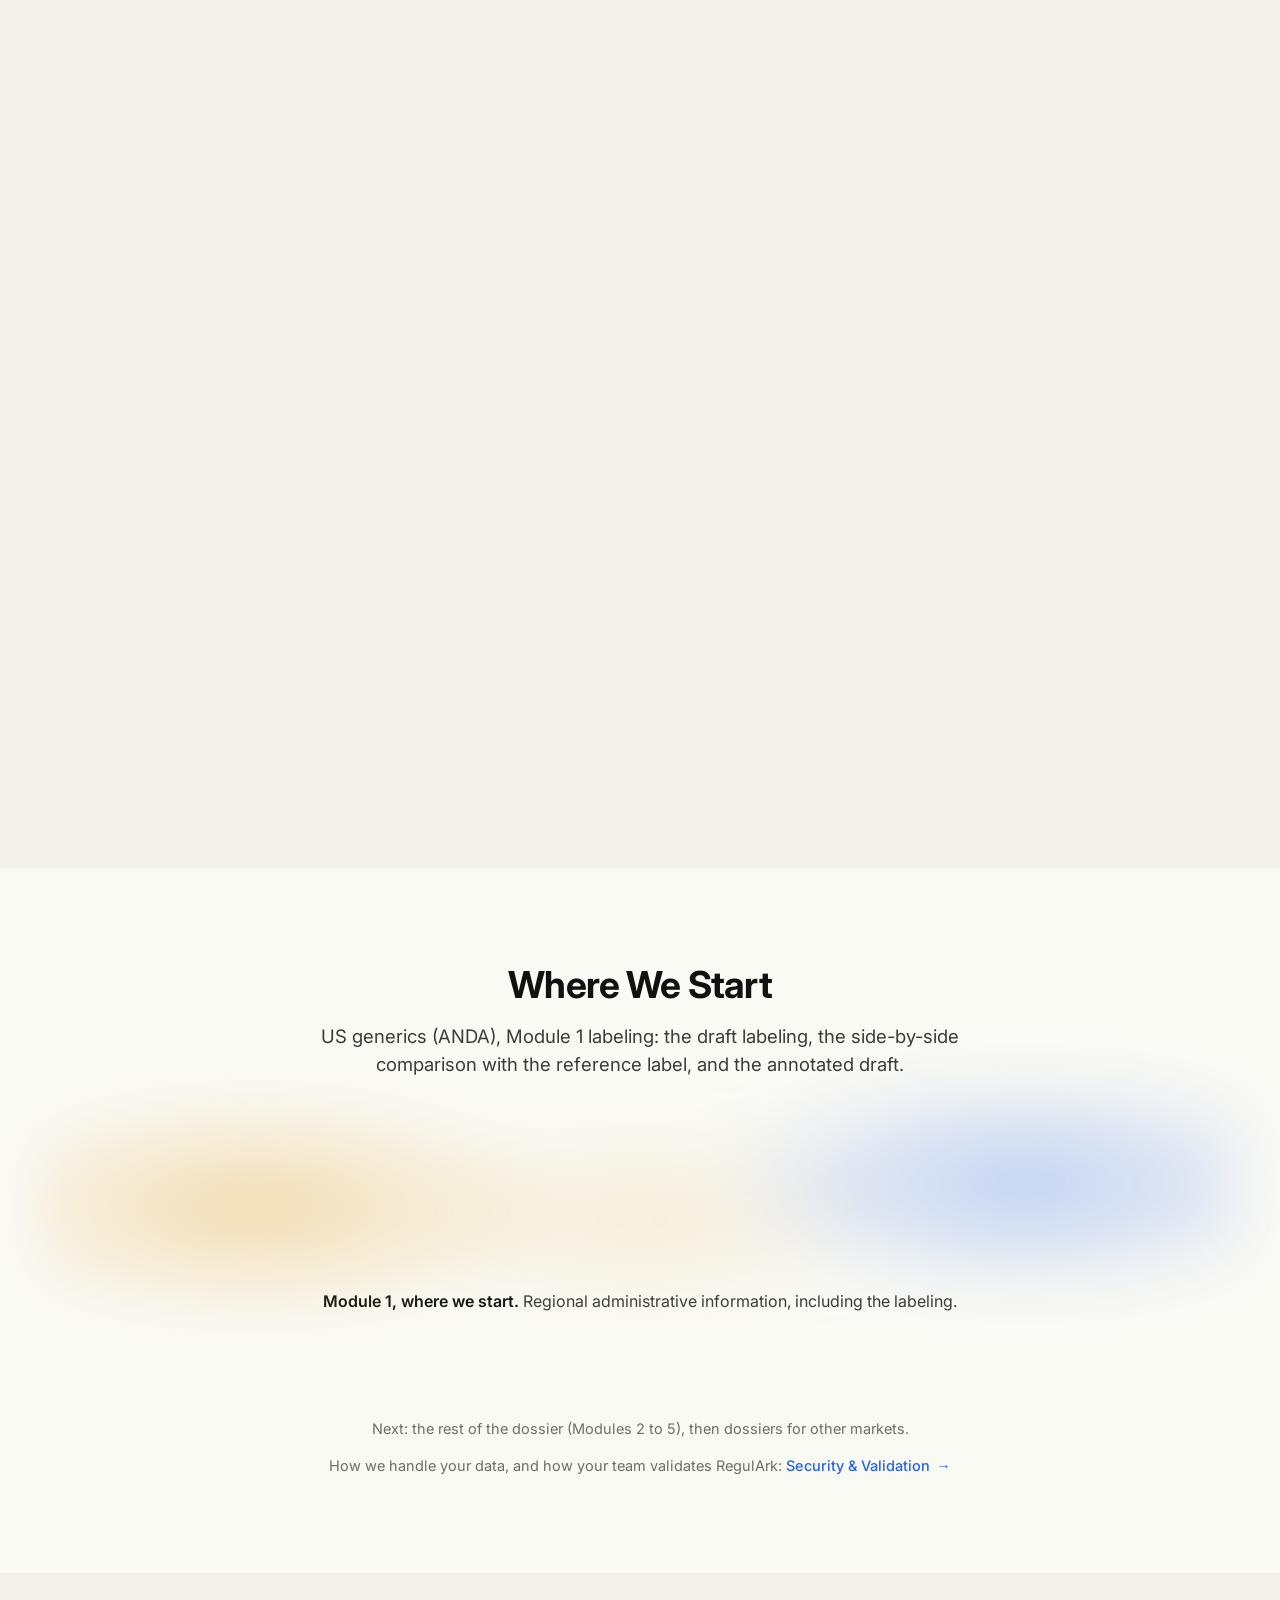
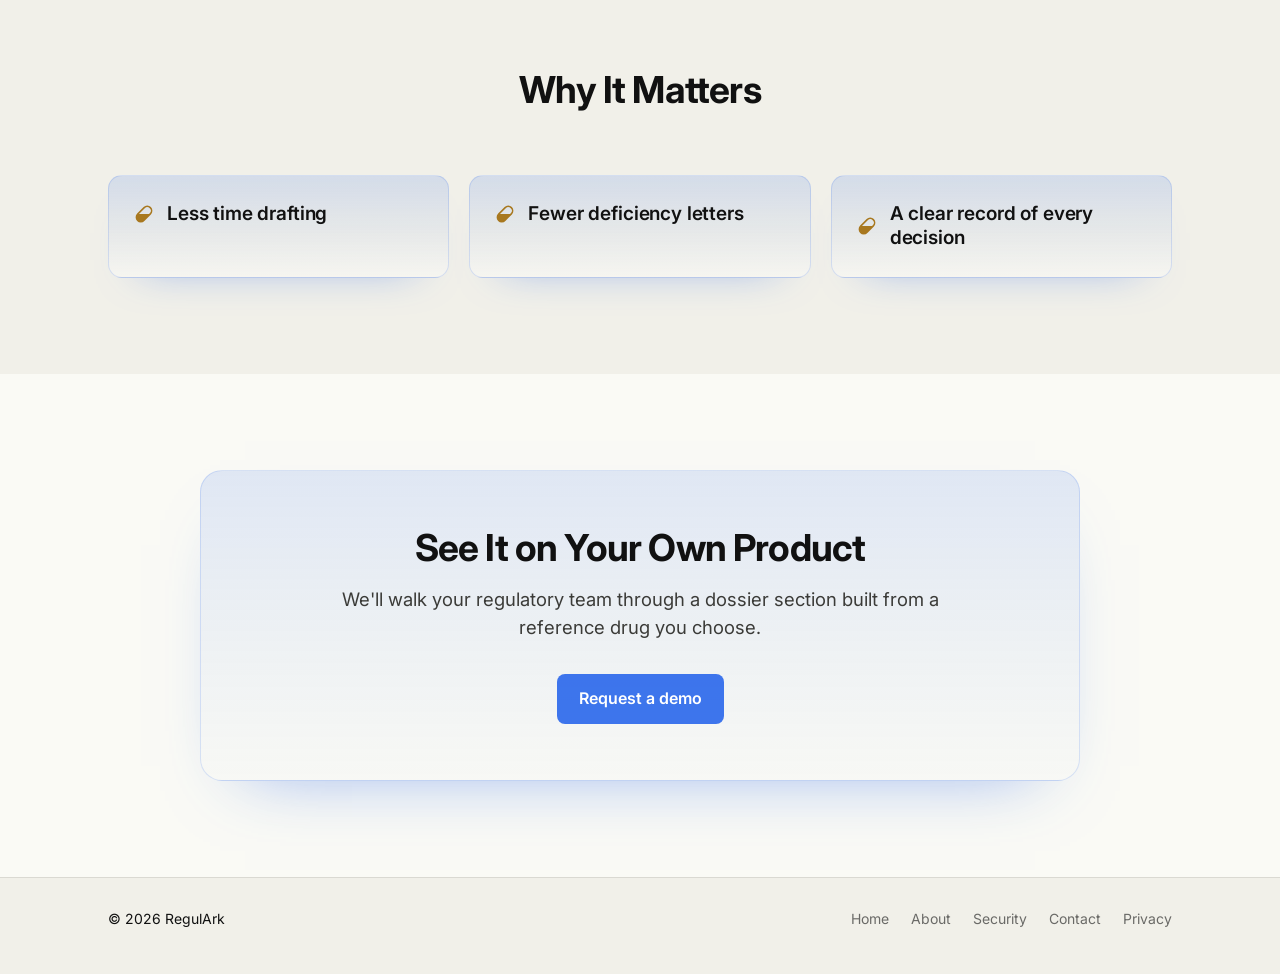
==== commit 618d4633: "Add files via upload Add Security & Validation page; reword review steps; footer link + sitemap" ====
--- a/index.html
+++ b/index.html
@@ -11,7 +11,7 @@
 <link rel="icon" href="/icon7.svg?v=7" type="image/svg+xml">
 <link rel="apple-touch-icon" href="/apple-touch-icon.png?v=7">
 <link rel="preload" href="fonts/inter-var.woff2" as="font" type="font/woff2" crossorigin>
-<link rel="stylesheet" href="styles.css?v=13">
+<link rel="stylesheet" href="styles.css?v=15">
 <script>document.documentElement.classList.add('js')</script>
 </head>
 <body>
@@ -49,8 +49,8 @@
     <ol class="steps3d">
       <li class="on"><h3>Research</h3><p>RegulArk reads the reference drug's approved labeling and the current requirements.</p></li>
       <li><h3>Draft</h3><p>It drafts each section of your dossier.</p></li>
-      <li><h3>Review</h3><p>Every change is shown side by side with the reference and explained.</p></li>
-      <li><h3>Approve and record</h3><p>A named person on your team approves each change, and every decision is kept on record.</p></li>
+      <li><h3>Review</h3><p>You review changes, not pages. Each change sits beside the reference, with its reason.</p></li>
+      <li><h3>Approve and record</h3><p>Your reviewer makes the call, as they do today. RegulArk keeps the record: who, when, and on what source.</p></li>
     </ol>
     <p class="stepcap" aria-live="polite"></p>
     <div class="stage" aria-hidden="true">
@@ -84,6 +84,7 @@
     <p data-i="4"><b>Module 5.</b> Clinical study reports. For a generic, mainly the bioequivalence studies showing it matches the reference drug.</p>
   </div>
   <p class="fine" data-r>Next: the rest of the dossier (Modules 2 to 5), then dossiers for other markets.</p>
+  <p class="fine link" data-r>How we handle your data, and how your team validates RegulArk: <a class="more" href="security.html">Security &amp; Validation <span>&rarr;</span></a></p>
 </div></section>
 
 <section class="sec alt"><div class="wrap">
@@ -103,8 +104,8 @@
 </main>
 <footer><div class="wrap">
   <span>&copy; 2026 RegulArk</span>
-  <nav aria-label="Footer"><a href="index.html">Home</a><a href="about.html">About</a><a href="contact.html">Contact</a><a href="privacy.html">Privacy</a></nav>
+  <nav aria-label="Footer"><a href="index.html">Home</a><a href="about.html">About</a><a href="security.html">Security</a><a href="contact.html">Contact</a><a href="privacy.html">Privacy</a></nav>
 </div></footer>
-<script src="main.js?v=8"></script>
+<script src="main.js?v=10"></script>
 </body>
 </html>
--- a/styles.css
+++ b/styles.css
@@ -265,15 +265,15 @@
 .cols.cards>div{background:linear-gradient(180deg,#FFFFFF,#FBFAF6);border:1px solid rgba(17,17,17,.08);border-radius:14px;padding:28px 26px;box-shadow:0 18px 40px -32px rgba(17,17,17,.35)}
 .alt .cols.cards>div{background:linear-gradient(180deg,#FFFFFF,#F8F7F1)}
 @media (max-width:640px){.hero+.divider+.sec{padding-top:48px}.cols.cards>div{padding:22px 20px}}
-/* phone: 3D section fills the screen evenly, shorter scroll, no floating tags */
+/* phone: no scroll effect. Sheets stay in place; tapping a step switches the sheet (main.js) */
 @media (max-width:900px){
-  .explode{height:220vh;margin-top:-70px}
-  .explode .pin{align-content:center;padding:0 18px}
-  .stage{height:min(48svh,400px);margin-top:0}
-  .stack{width:300px;height:222px}
+  .explode{height:auto;margin-top:0}
+  .explode .pin{position:static;height:auto;align-content:start;padding:0 18px 56px}
+  .stage{height:min(48svh,360px);margin-top:32px}
+  .stack{width:min(270px,68vw);height:min(200px,50vw)}
   .layer{font-size:10.5px}
   .layer .tag{display:none}
-  .stepcap{min-height:0;margin:14px 0 0}
+  .stepcap{min-height:4.7em;margin:14px 0 0}
 }
 @media (max-width:640px){
   .js [data-r]{transform:translateY(10px);filter:blur(3px);transition-duration:.55s,.6s,.55s;transition-delay:calc(var(--i,0) * 70ms)}
@@ -324,20 +324,6 @@
 .cta-box{max-width:880px;margin:0 auto;padding:56px 32px;border-radius:22px;background:linear-gradient(180deg,rgba(37,99,235,.12) 0%,rgba(37,99,235,.05) 60%,rgba(37,99,235,.01) 100%);border:1px solid rgba(37,99,235,.16);box-shadow:0 30px 70px -45px rgba(37,99,235,.55)}
 .cta-box .sub{margin-left:auto;margin-right:auto}
 @media (max-width:640px){.cta-box{padding:40px 20px;border-radius:18px}.cols.matters>div{padding:22px 20px}}
-/* phone: no scroll effect in How It Works; the four steps are plain cards */
-@media (max-width:900px){
-  .explode{height:auto;margin-top:0}
-  .explode .pin{position:static;height:auto;display:block;padding:28px 18px 64px}
-  .stage,.stepcap{display:none}
-  .steps3d{display:block;border:0;padding:0;counter-reset:st}
-  .steps3d li{position:relative;opacity:1;cursor:default;text-align:left;border:1px solid rgba(17,17,17,.12);border-radius:12px;background:var(--card);padding:18px 18px 18px 58px;counter-increment:st}
-  .steps3d li.on{border-color:rgba(17,17,17,.12)}
-  .steps3d li+li{margin-top:22px}
-  .steps3d li+li::after{content:"";position:absolute;left:50%;top:-23px;width:1px;height:22px;background:rgba(17,17,17,.18)}
-  .steps3d li::before{content:"0" counter(st);position:absolute;left:18px;top:21px;font-size:13px;font-weight:600;color:var(--brass)}
-  .steps3d li h3{font-size:18px;white-space:normal}
-  .steps3d li p{display:block;max-height:none;opacity:1;margin-top:6px;font-size:15.5px}
-}
 /* What We're Building: two pillars */
 .cols.two{grid-template-columns:repeat(2,minmax(0,1fr));max-width:860px;margin:44px auto 0;text-align:left}
 .cols.matters p{margin:8px 0 0 34px;font-size:15.5px;line-height:1.55;color:var(--text)}
@@ -356,3 +342,14 @@
   .mods .mod.on{background:linear-gradient(180deg,rgba(231,182,90,.55) 0%,rgba(231,182,90,.25) 60%,rgba(255,255,255,.45) 100%)}
 }
 @media (prefers-reduced-motion:reduce){.mods::before{animation:none}}
+
+/* hero: shown sharp immediately, no reveal (first impression must not load blurred) */
+.js .hero [data-r]{opacity:1;transform:none;filter:none;transition:none}
+
+/* Security page: what we don't claim yet, set apart but quiet */
+.notyet{max-width:760px;margin:48px auto 0;padding:24px 28px;background:var(--card);border:1px solid var(--hair);border-left:2px solid var(--brass);border-radius:14px}
+.notyet h3{font-size:17px;margin-bottom:8px}
+.notyet p{margin:0;font-size:16px;line-height:1.6;color:var(--text)}
+@media (max-width:640px){.notyet{margin-top:36px;padding:20px 18px}}
+.fine.link{margin-top:14px}
+.fine .more{font-size:inherit}
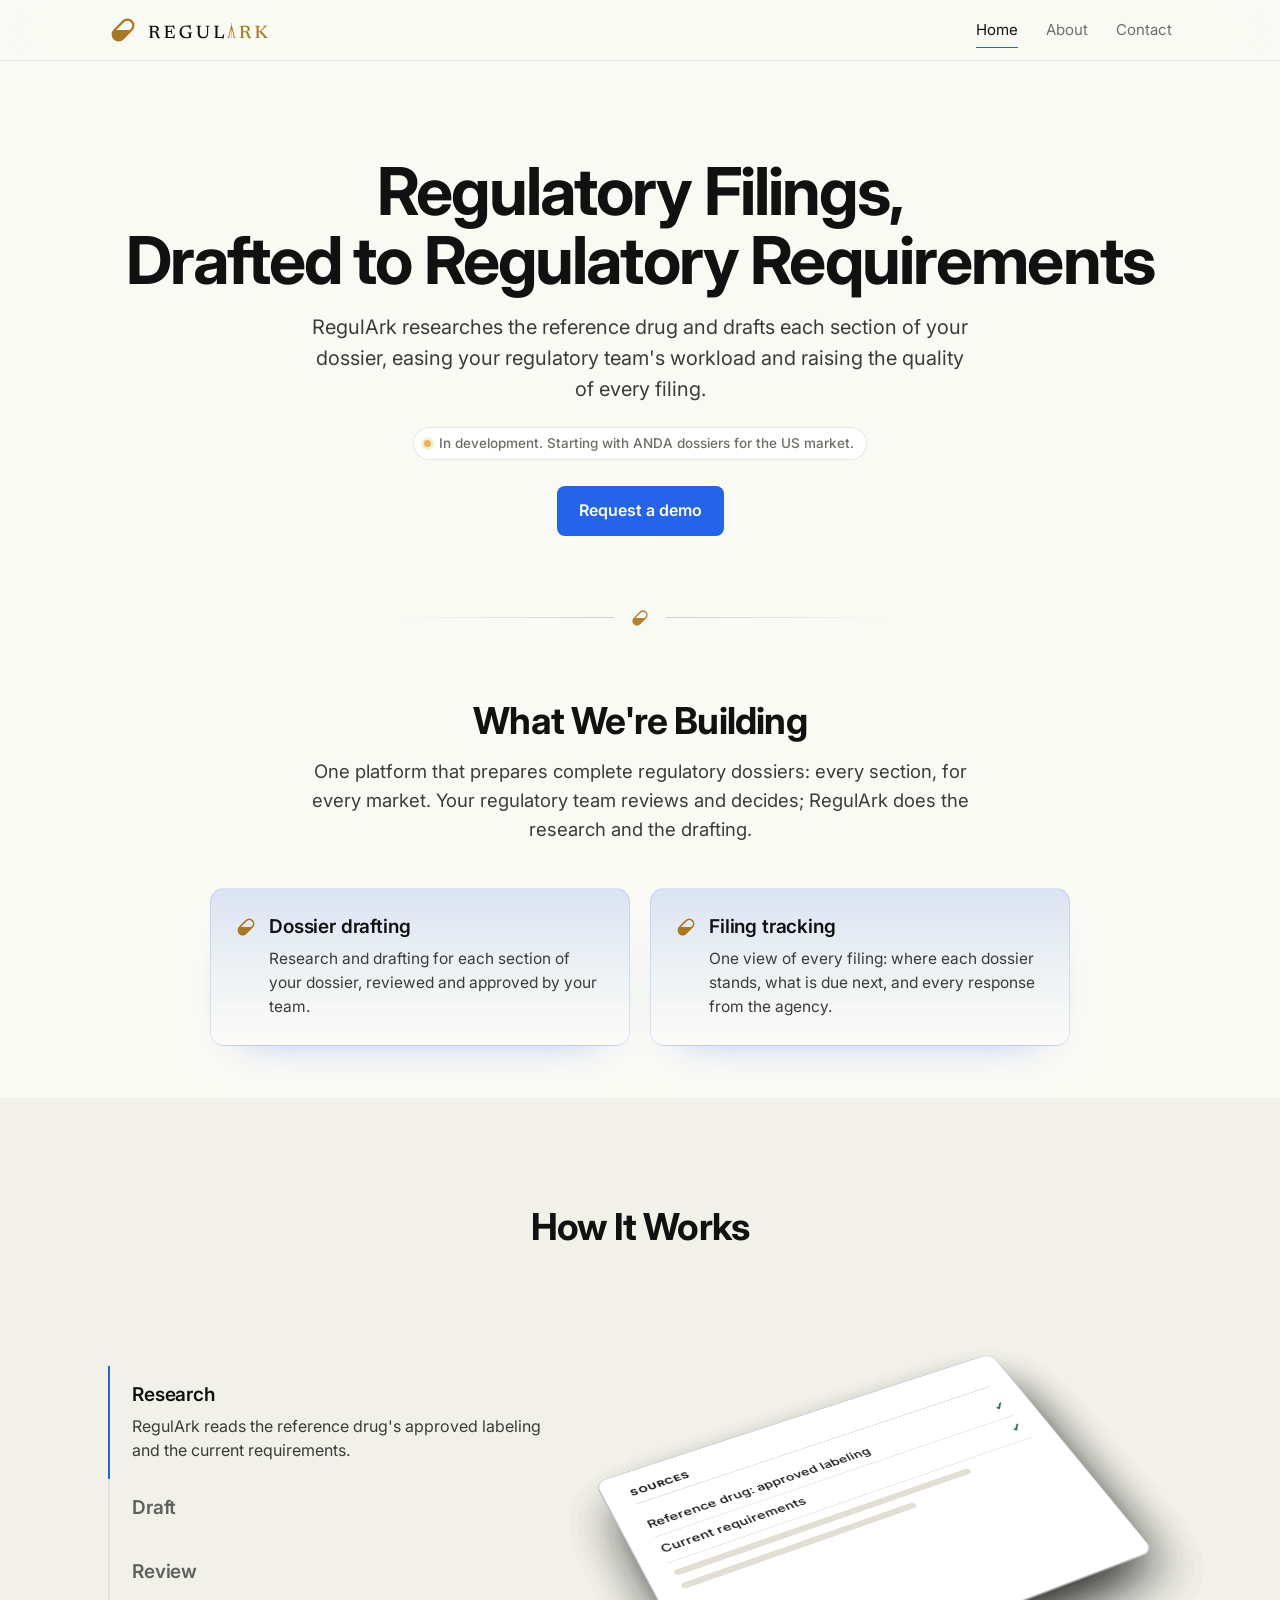
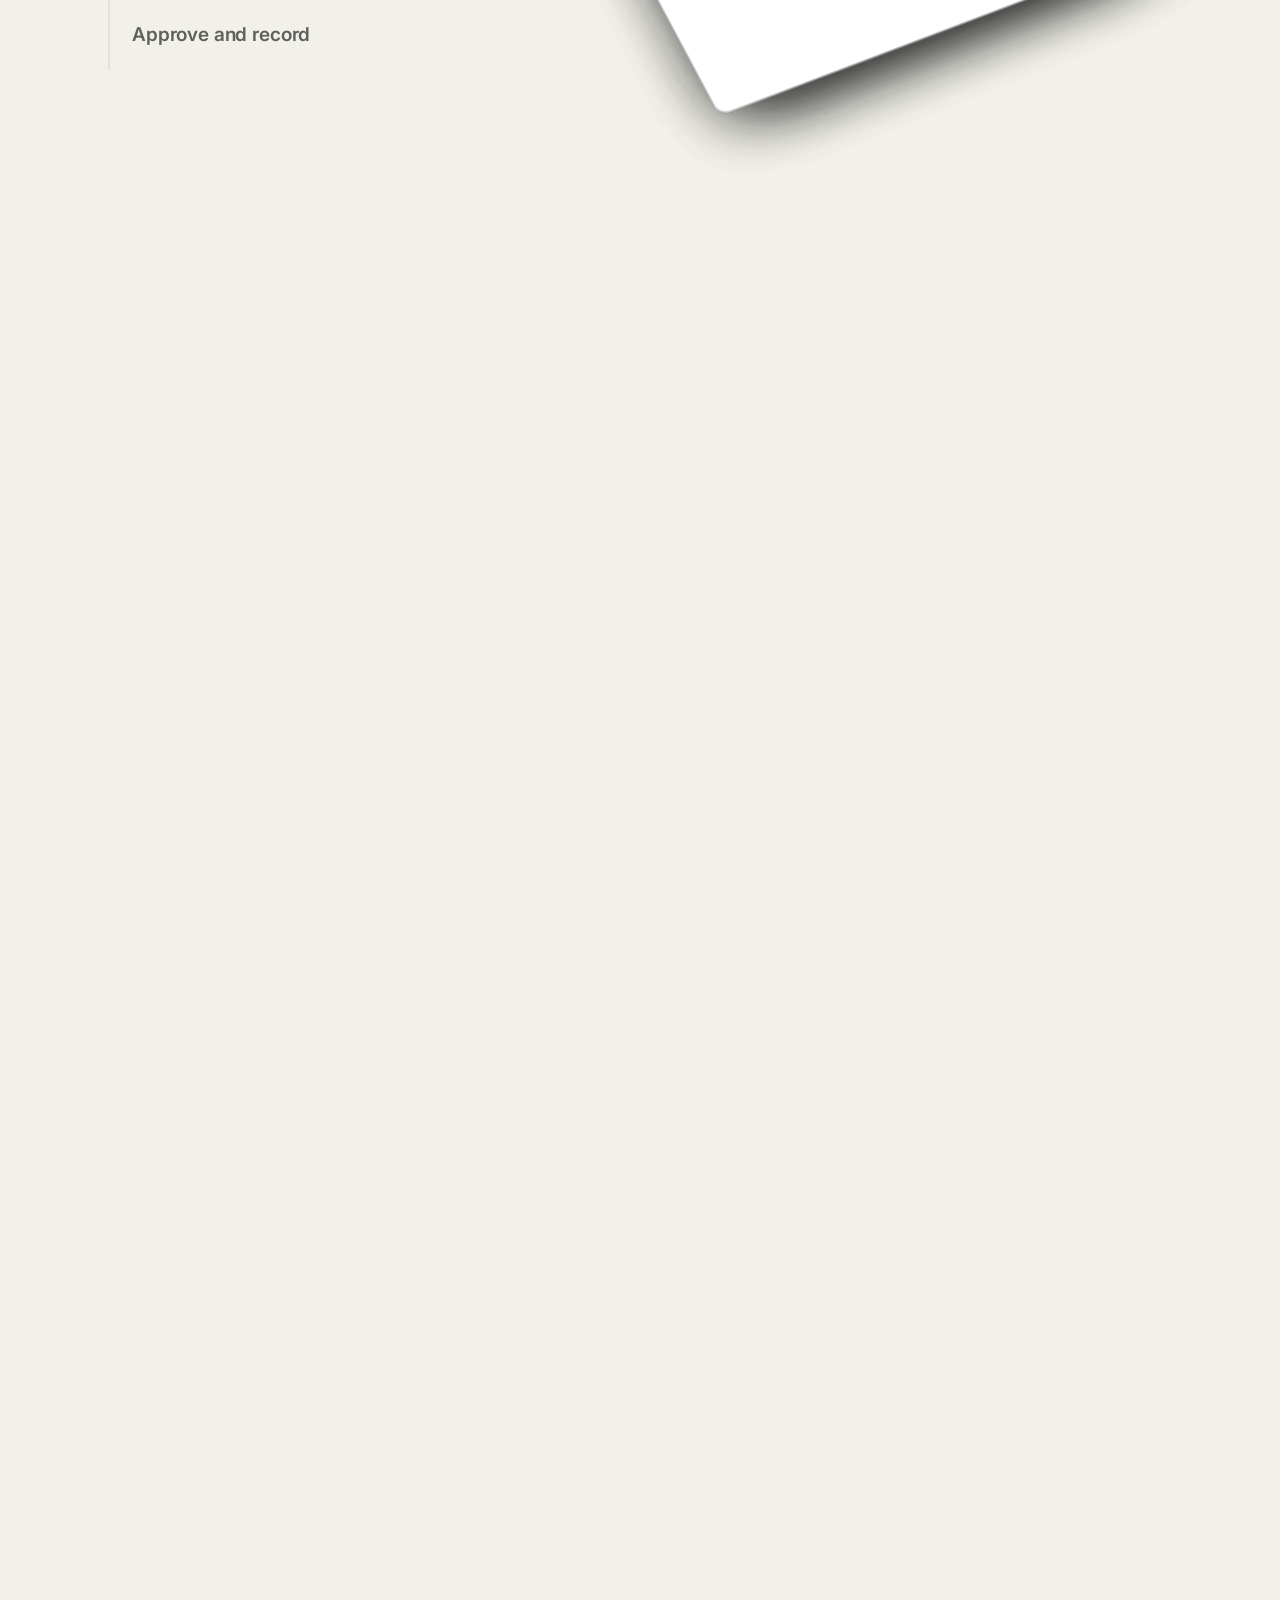
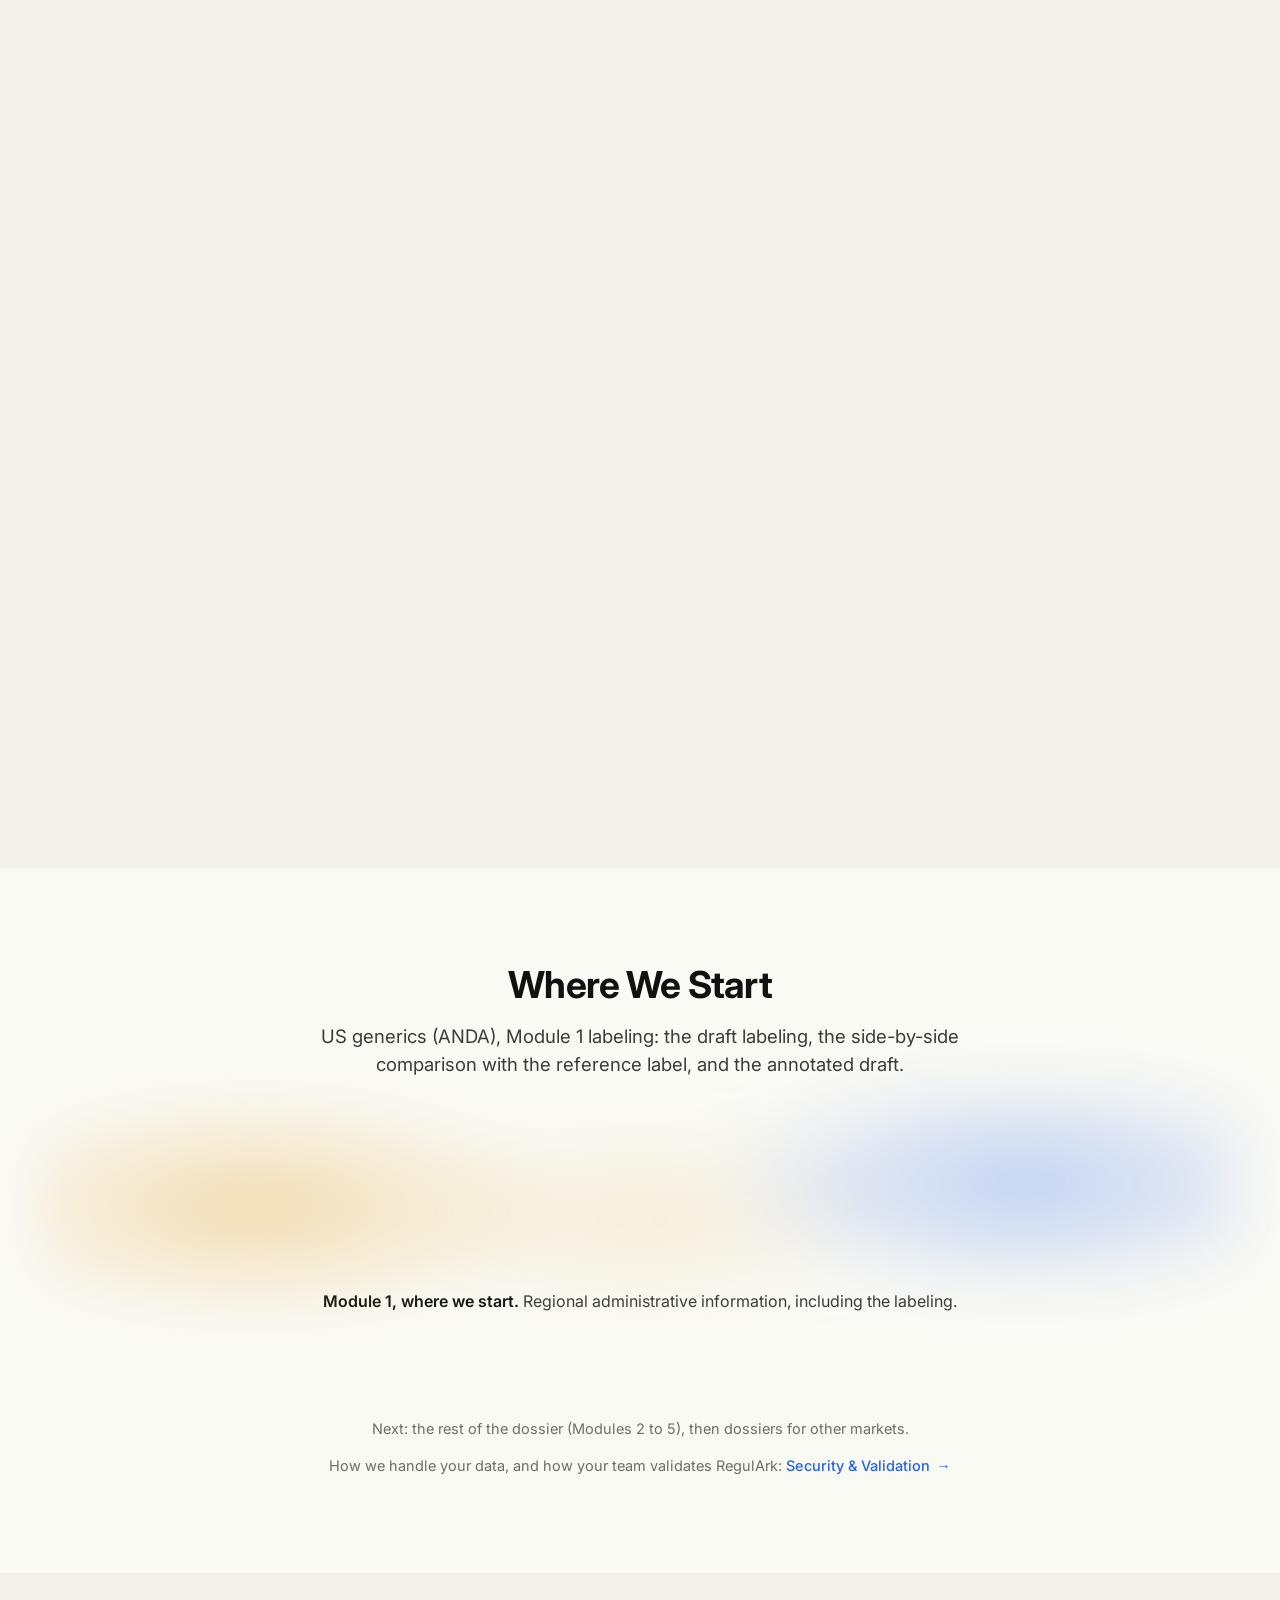
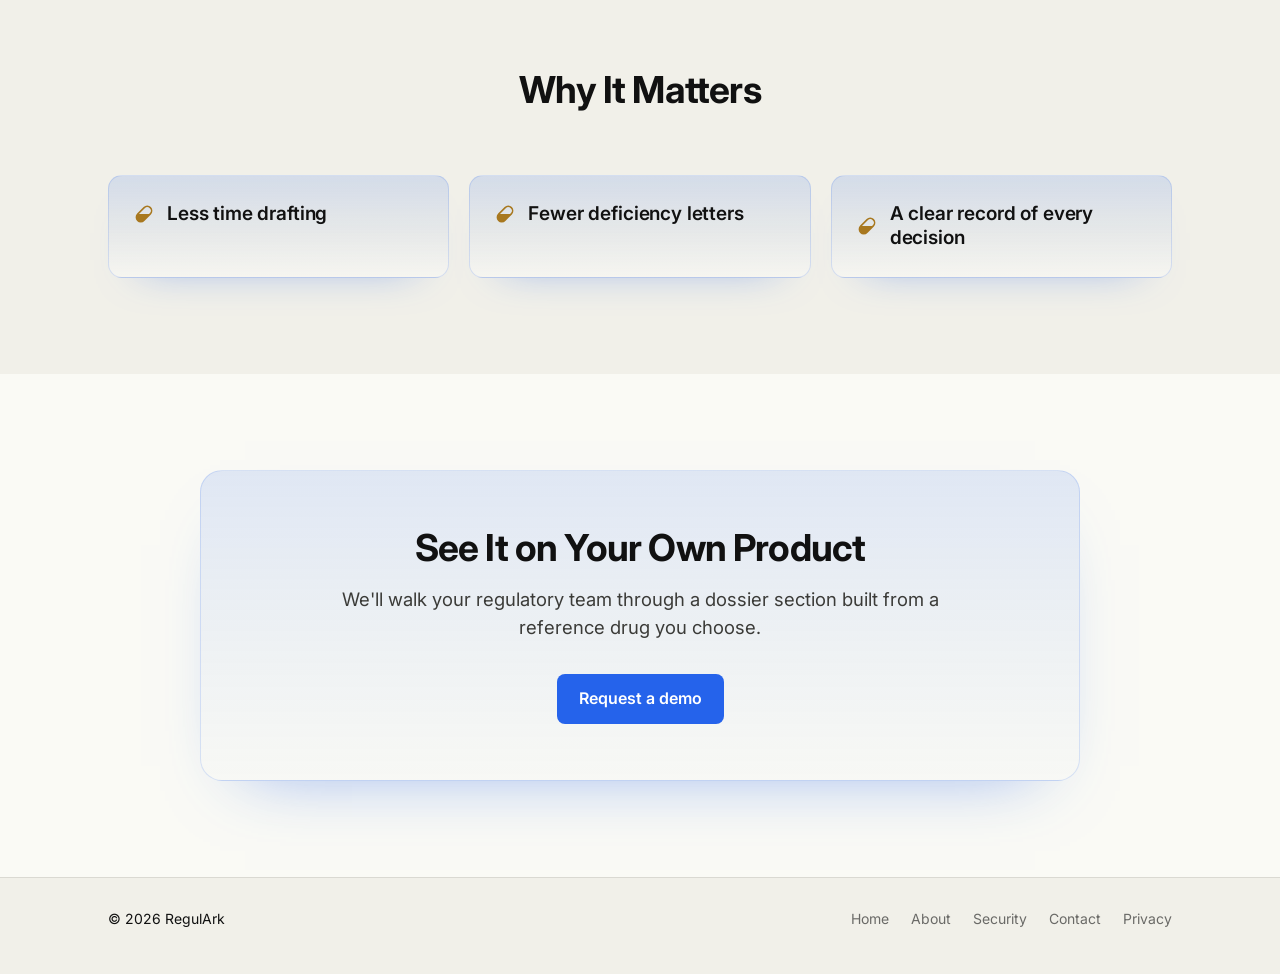
==== commit 1701412e: "Add files via upload a11y: WCAG AA contrast on buttons/steps/404, drop role=button on list items" ====
--- a/index.html
+++ b/index.html
@@ -11,7 +11,7 @@
 <link rel="icon" href="/icon7.svg?v=7" type="image/svg+xml">
 <link rel="apple-touch-icon" href="/apple-touch-icon.png?v=7">
 <link rel="preload" href="fonts/inter-var.woff2" as="font" type="font/woff2" crossorigin>
-<link rel="stylesheet" href="styles.css?v=15">
+<link rel="stylesheet" href="styles.css?v=16">
 <script>document.documentElement.classList.add('js')</script>
 </head>
 <body>
@@ -106,6 +106,6 @@
   <span>&copy; 2026 RegulArk</span>
   <nav aria-label="Footer"><a href="index.html">Home</a><a href="about.html">About</a><a href="security.html">Security</a><a href="contact.html">Contact</a><a href="privacy.html">Privacy</a></nav>
 </div></footer>
-<script src="main.js?v=10"></script>
+<script src="main.js?v=11"></script>
 </body>
 </html>
--- a/styles.css
+++ b/styles.css
@@ -49,8 +49,8 @@
 /* buttons */
 .ctas{display:flex;gap:24px;align-items:center;flex-wrap:wrap;margin-top:32px}
 .center .ctas{justify-content:center}
-.btn{display:inline-block;background:var(--blue-soft);color:#fff;text-decoration:none;font-weight:600;font-size:16px;padding:12px 22px;border-radius:8px;transition:transform .3s var(--ease),box-shadow .3s var(--ease),background .2s}
-.btn:hover{background:var(--blue);transform:translateY(-1px);box-shadow:0 10px 24px -12px rgba(37,99,235,.6)}
+.btn{display:inline-block;background:var(--blue);color:#fff;text-decoration:none;font-weight:600;font-size:16px;padding:12px 22px;border-radius:8px;transition:transform .3s var(--ease),box-shadow .3s var(--ease),background .2s}
+.btn:hover{background:#1D4ED8;transform:translateY(-1px);box-shadow:0 10px 24px -12px rgba(37,99,235,.6)}
 .more{color:var(--blue);text-decoration:none;font-weight:500;font-size:16px;display:inline-flex;gap:6px;align-items:center}
 .more span{display:inline-block;transition:transform .3s var(--ease)}
 .more:hover span{transform:translateX(4px)}
@@ -124,7 +124,7 @@
 .explode{position:relative;height:330vh;margin-top:-90px}
 .explode .pin{position:sticky;top:60px;height:calc(100vh - 60px);height:calc(100svh - 60px);display:grid;grid-template-columns:minmax(0,5fr) minmax(0,7fr);align-items:center;gap:24px;max-width:1120px;margin:0 auto;padding:0 28px}
 .steps3d{list-style:none;margin:0;padding:0}
-.steps3d li{padding:16px 0 16px 22px;border-left:2px solid var(--hair);opacity:.45;cursor:pointer;transition:opacity .4s,border-color .4s}
+.steps3d li{padding:16px 0 16px 22px;border-left:2px solid var(--hair);opacity:.65;cursor:pointer;transition:opacity .4s,border-color .4s}
 .steps3d li h3{font-size:19px}
 .steps3d li p{margin:6px 0 0;font-size:16px;line-height:1.55;max-height:0;opacity:0;overflow:hidden;transition:max-height .5s var(--ease),opacity .4s}
 .steps3d li.on{opacity:1;border-color:var(--blue)}
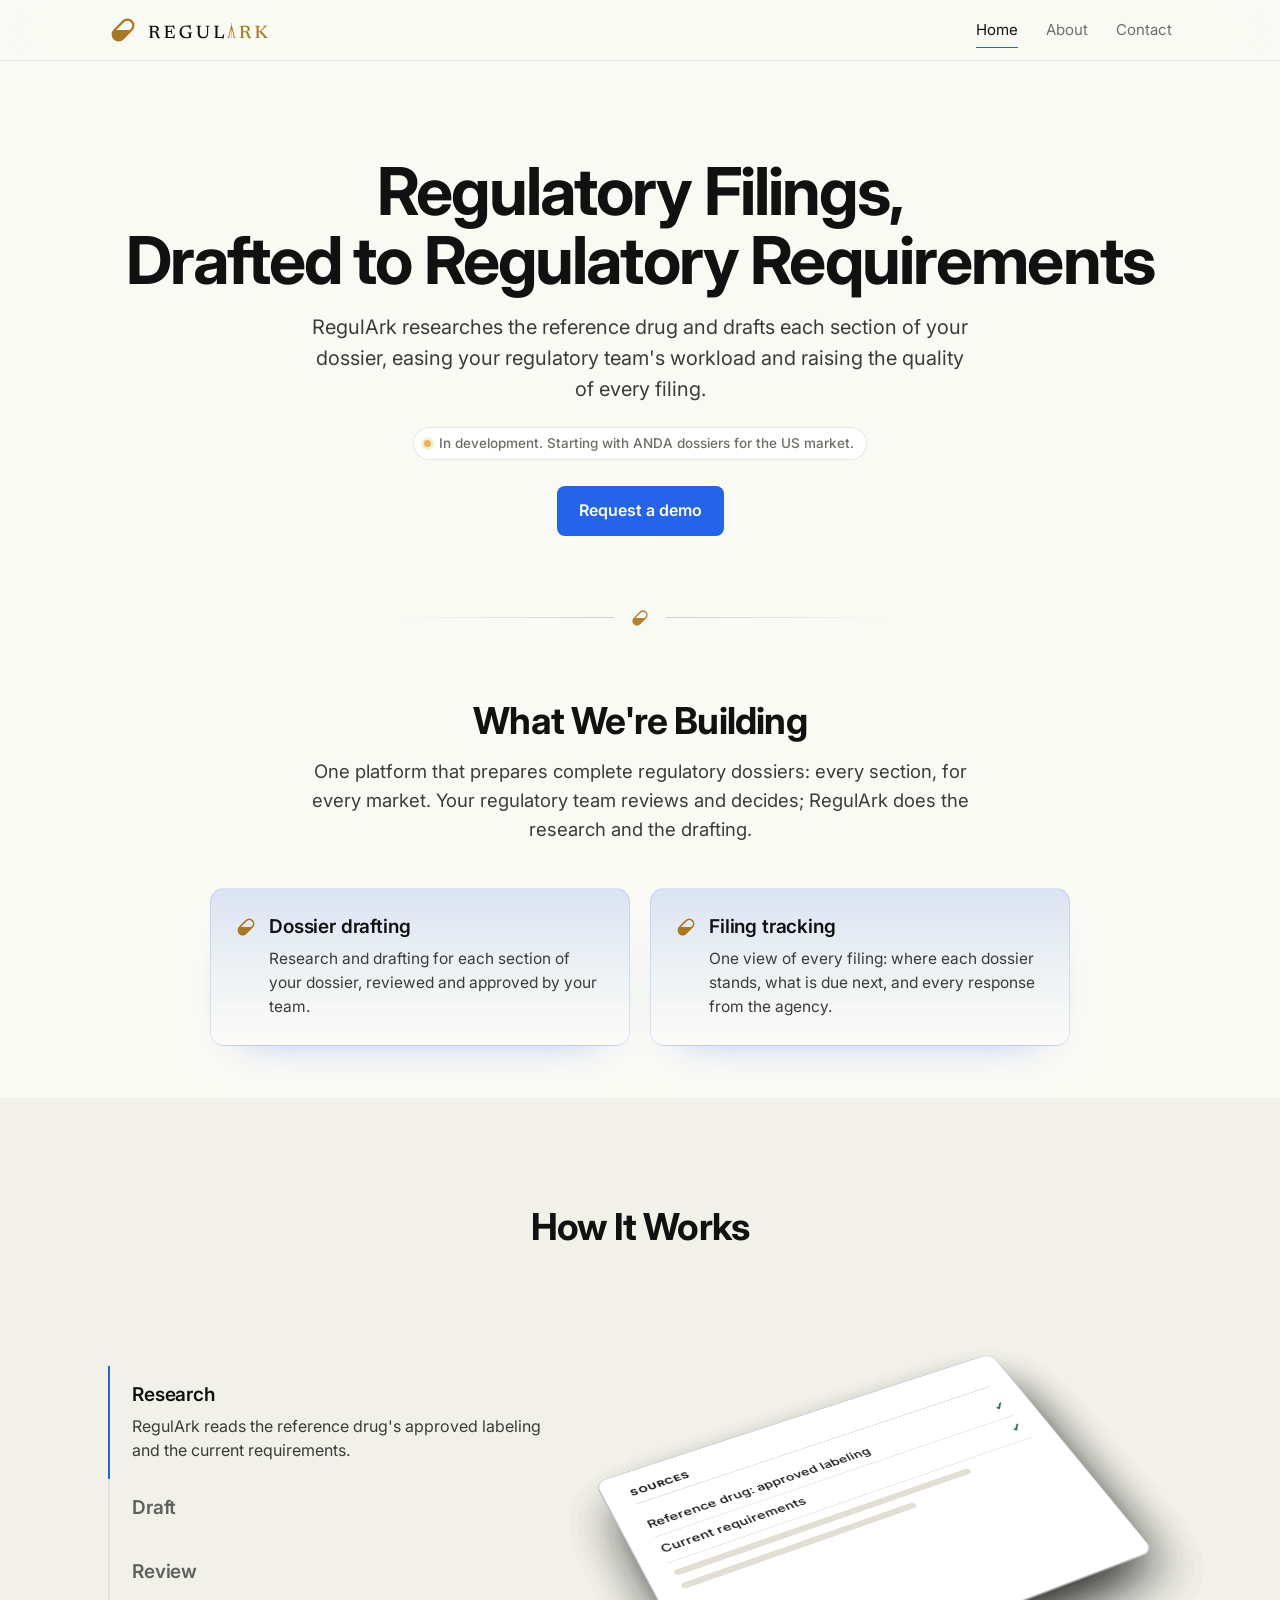
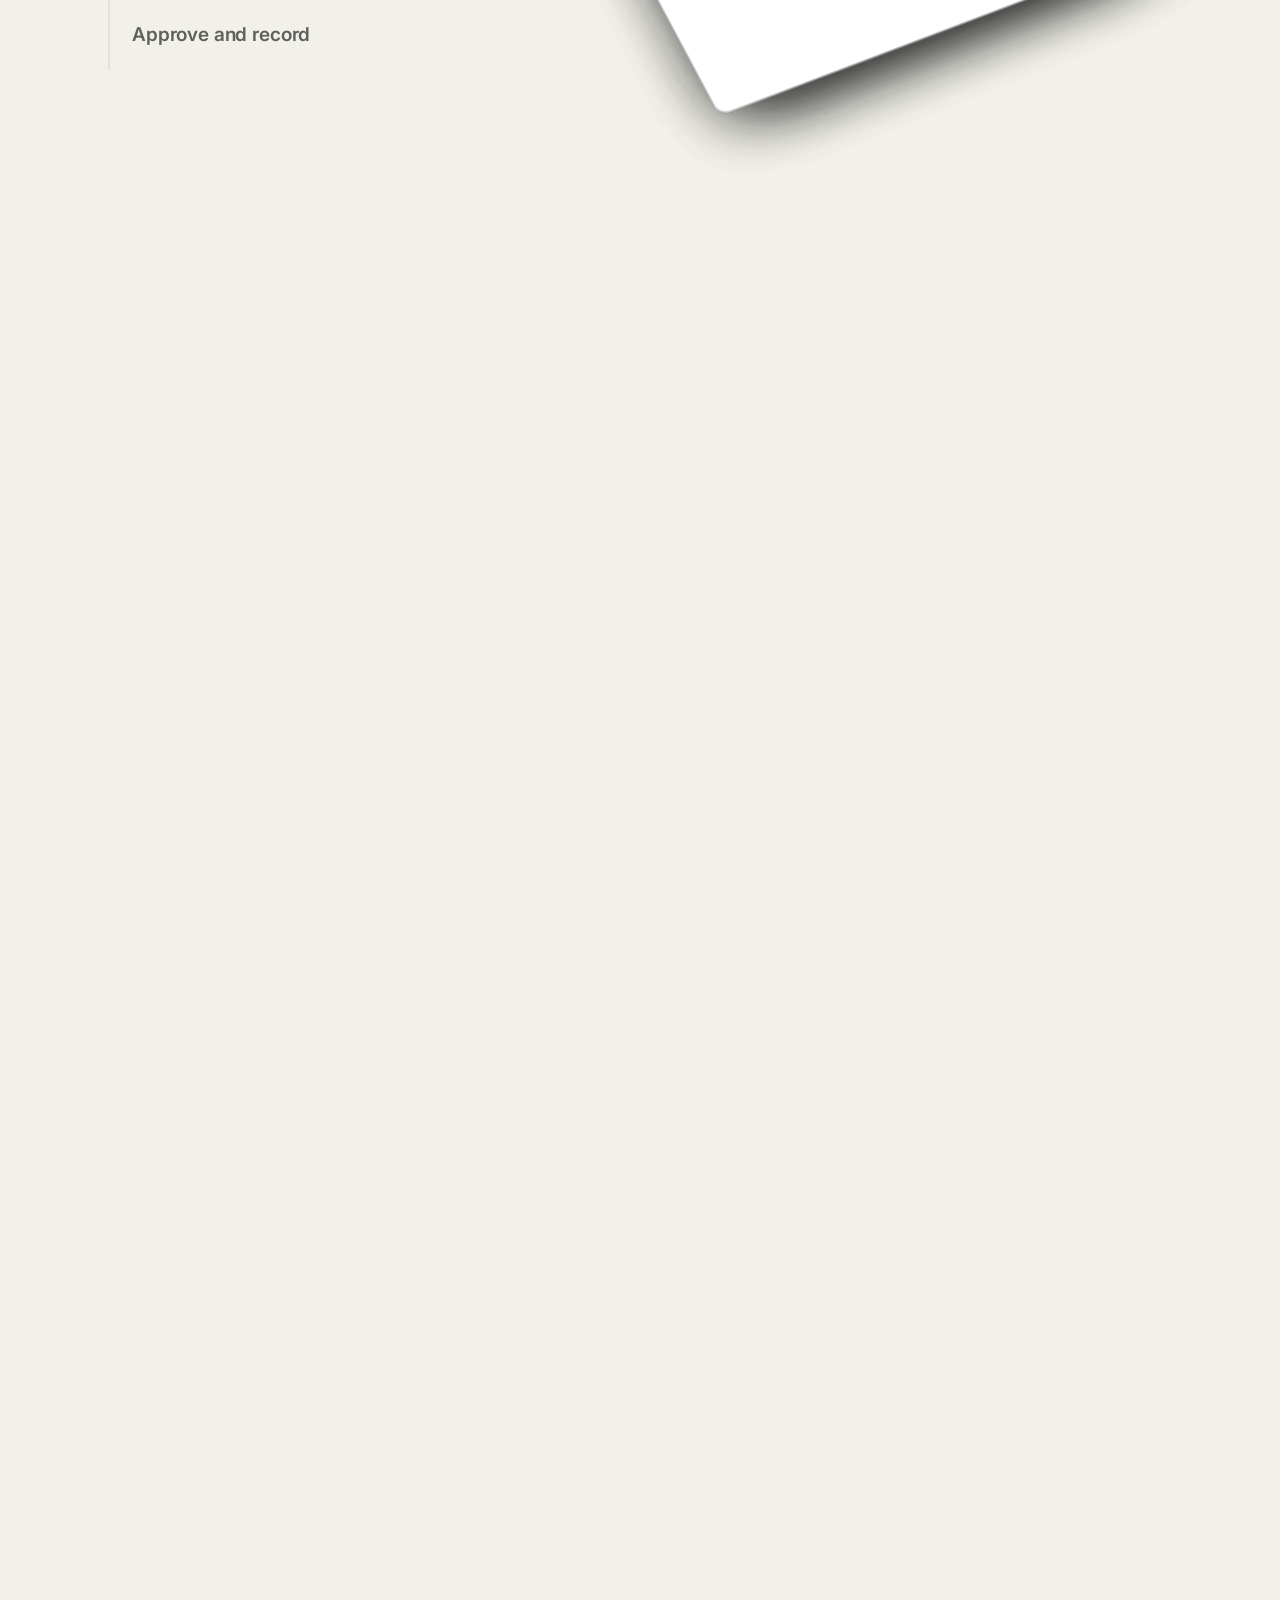
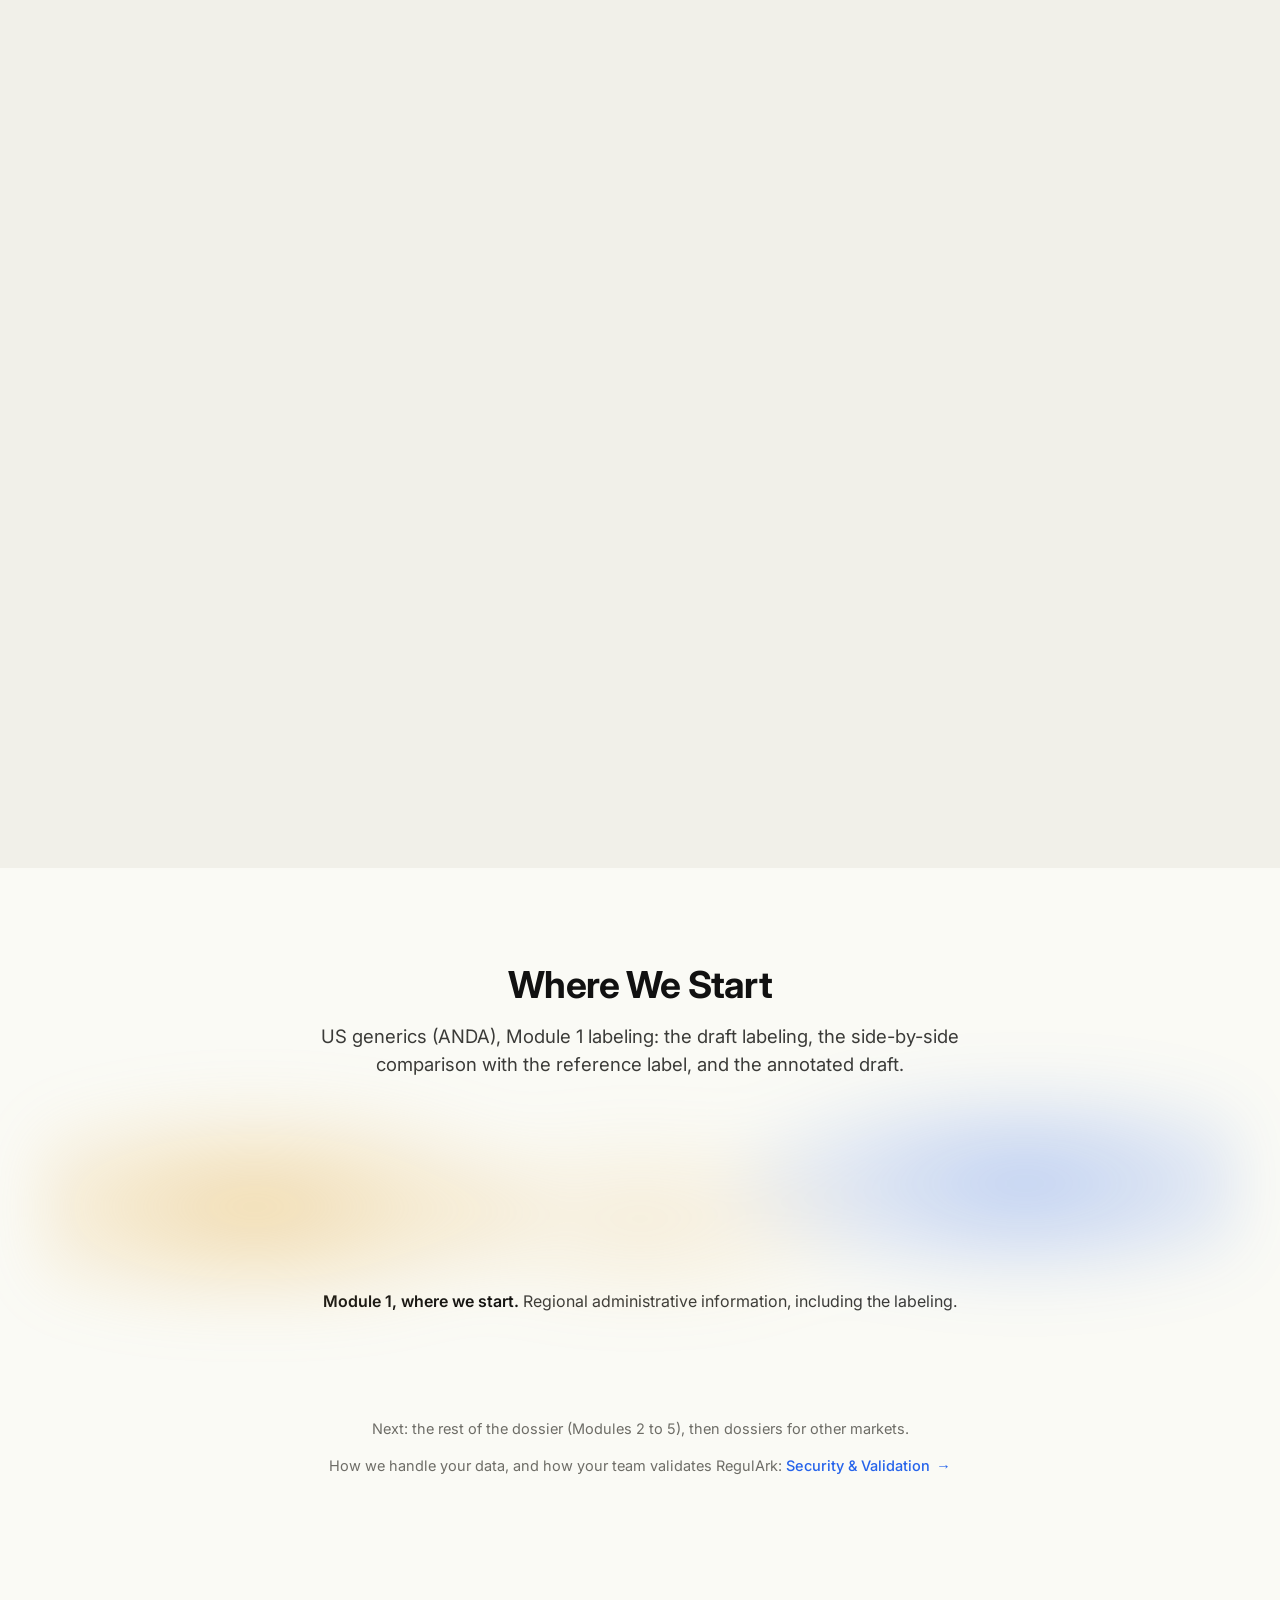
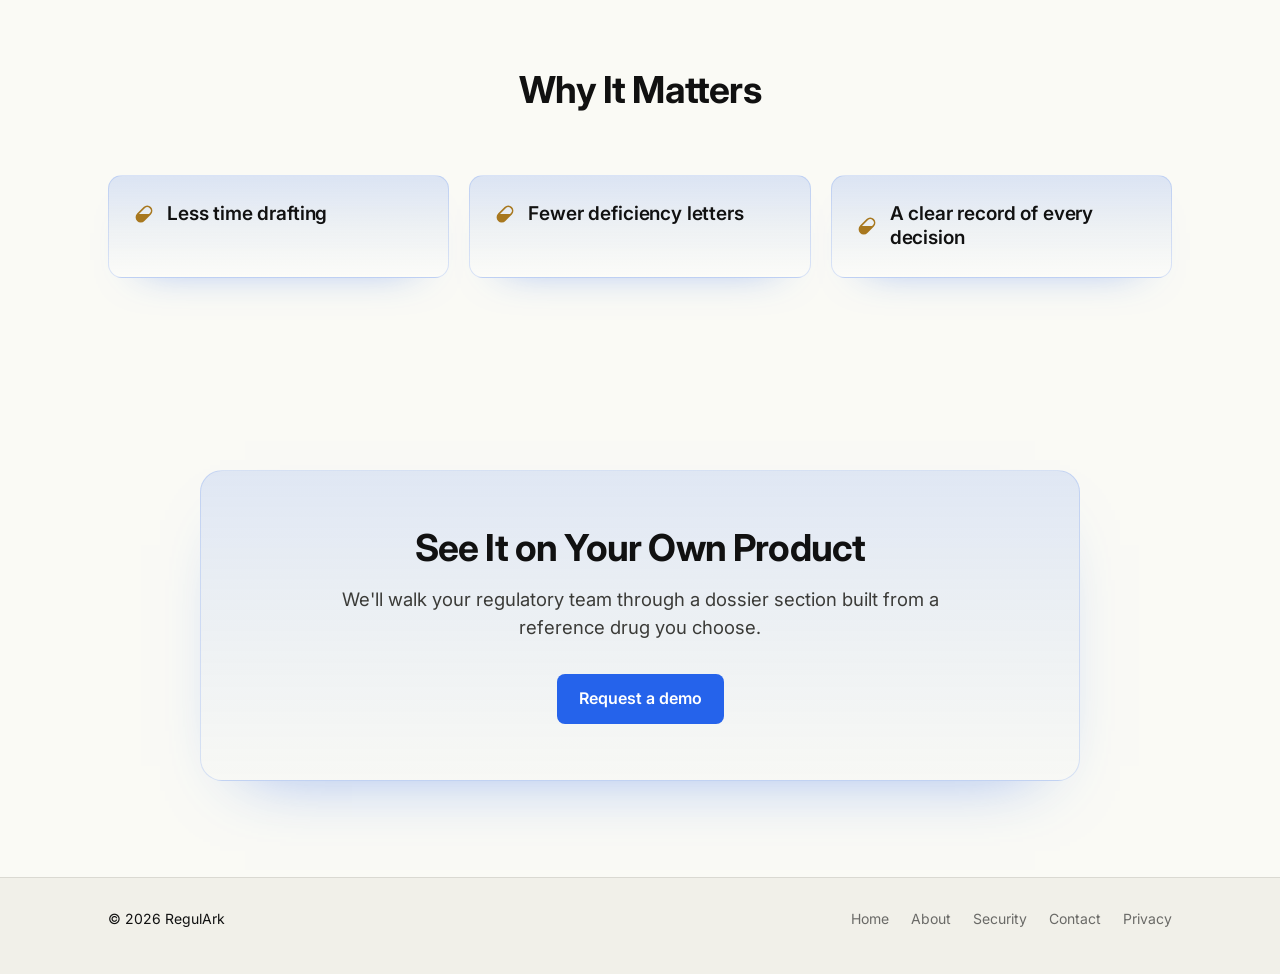
==== commit fceecf15: "Add files via upload" ====
--- a/index.html
+++ b/index.html
@@ -87,7 +87,7 @@
   <p class="fine link" data-r>How we handle your data, and how your team validates RegulArk: <a class="more" href="security.html">Security &amp; Validation <span>&rarr;</span></a></p>
 </div></section>
 
-<section class="sec alt"><div class="wrap">
+<section class="sec"><div class="wrap">
   <div class="center" data-r><h2 class="h-l">Why It Matters</h2></div>
   <div class="cols cards matters" data-g>
     <div data-r><h3>Less time drafting</h3></div>
